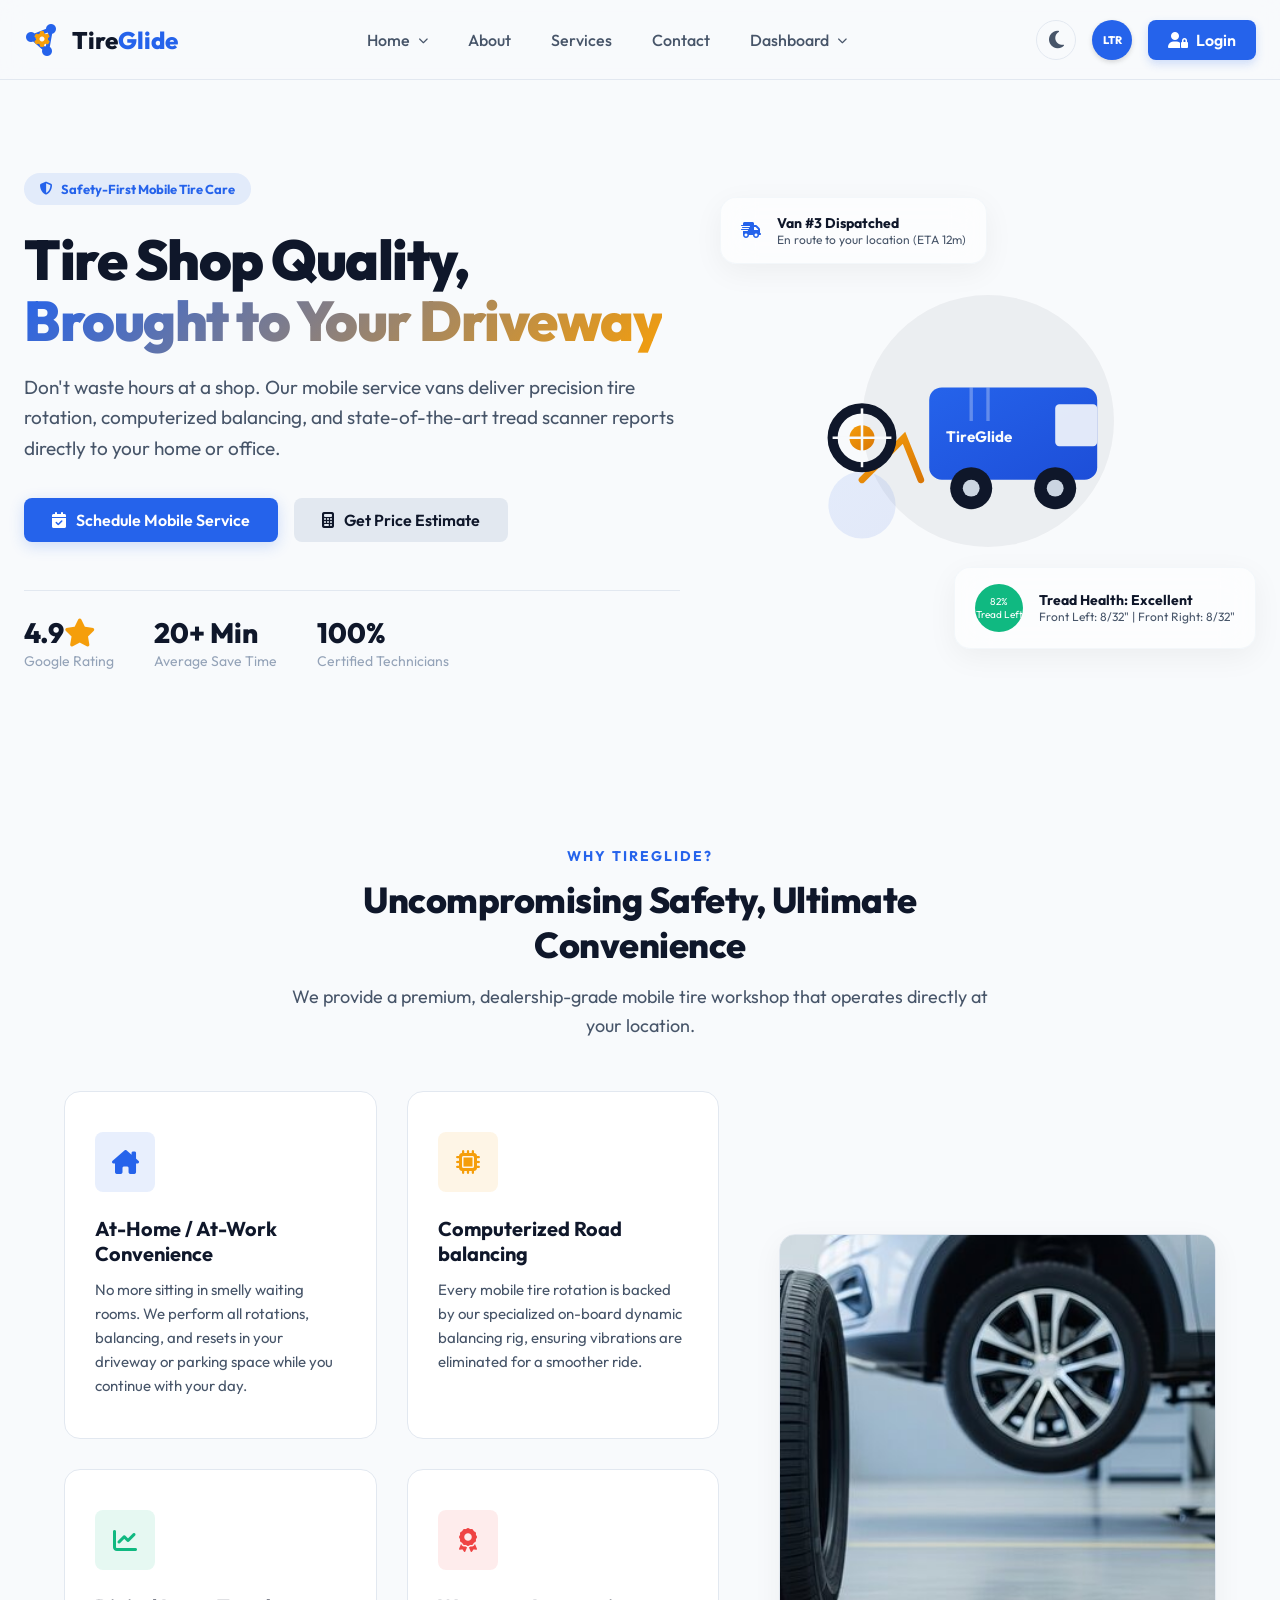
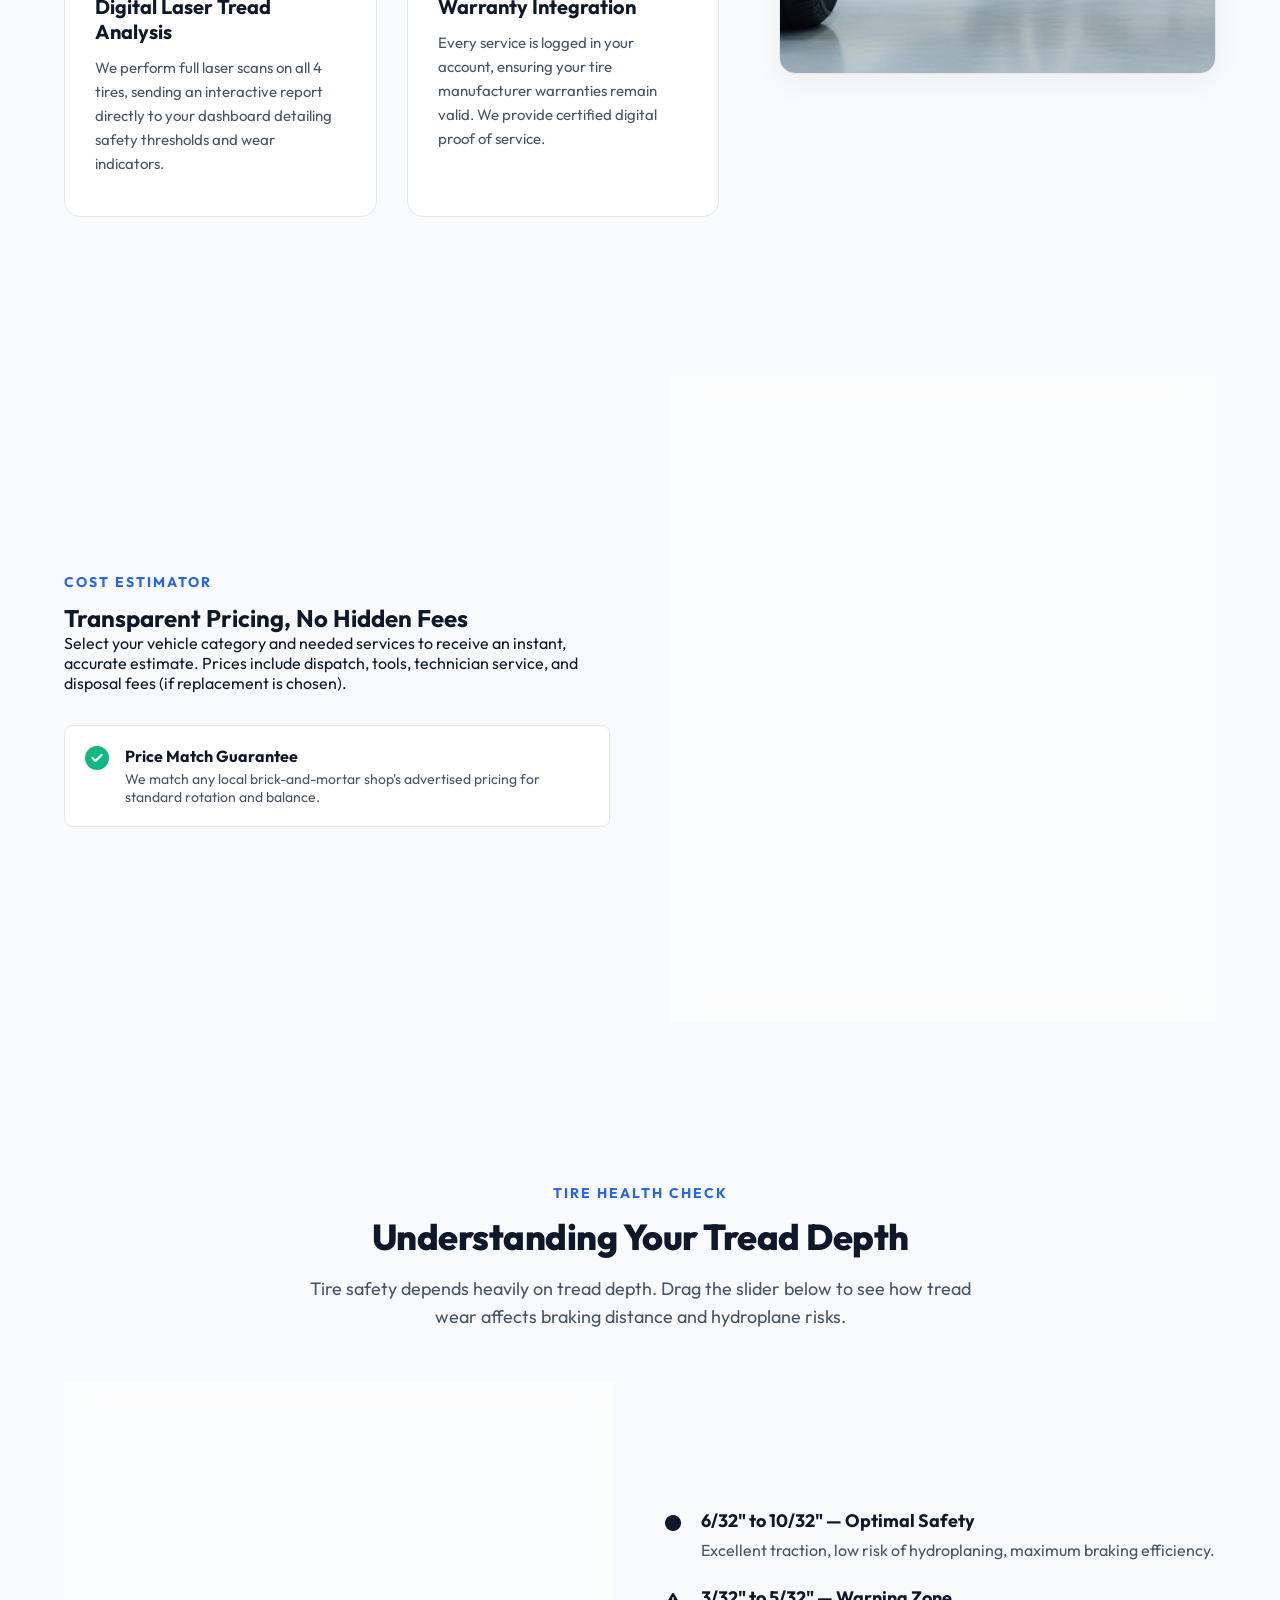
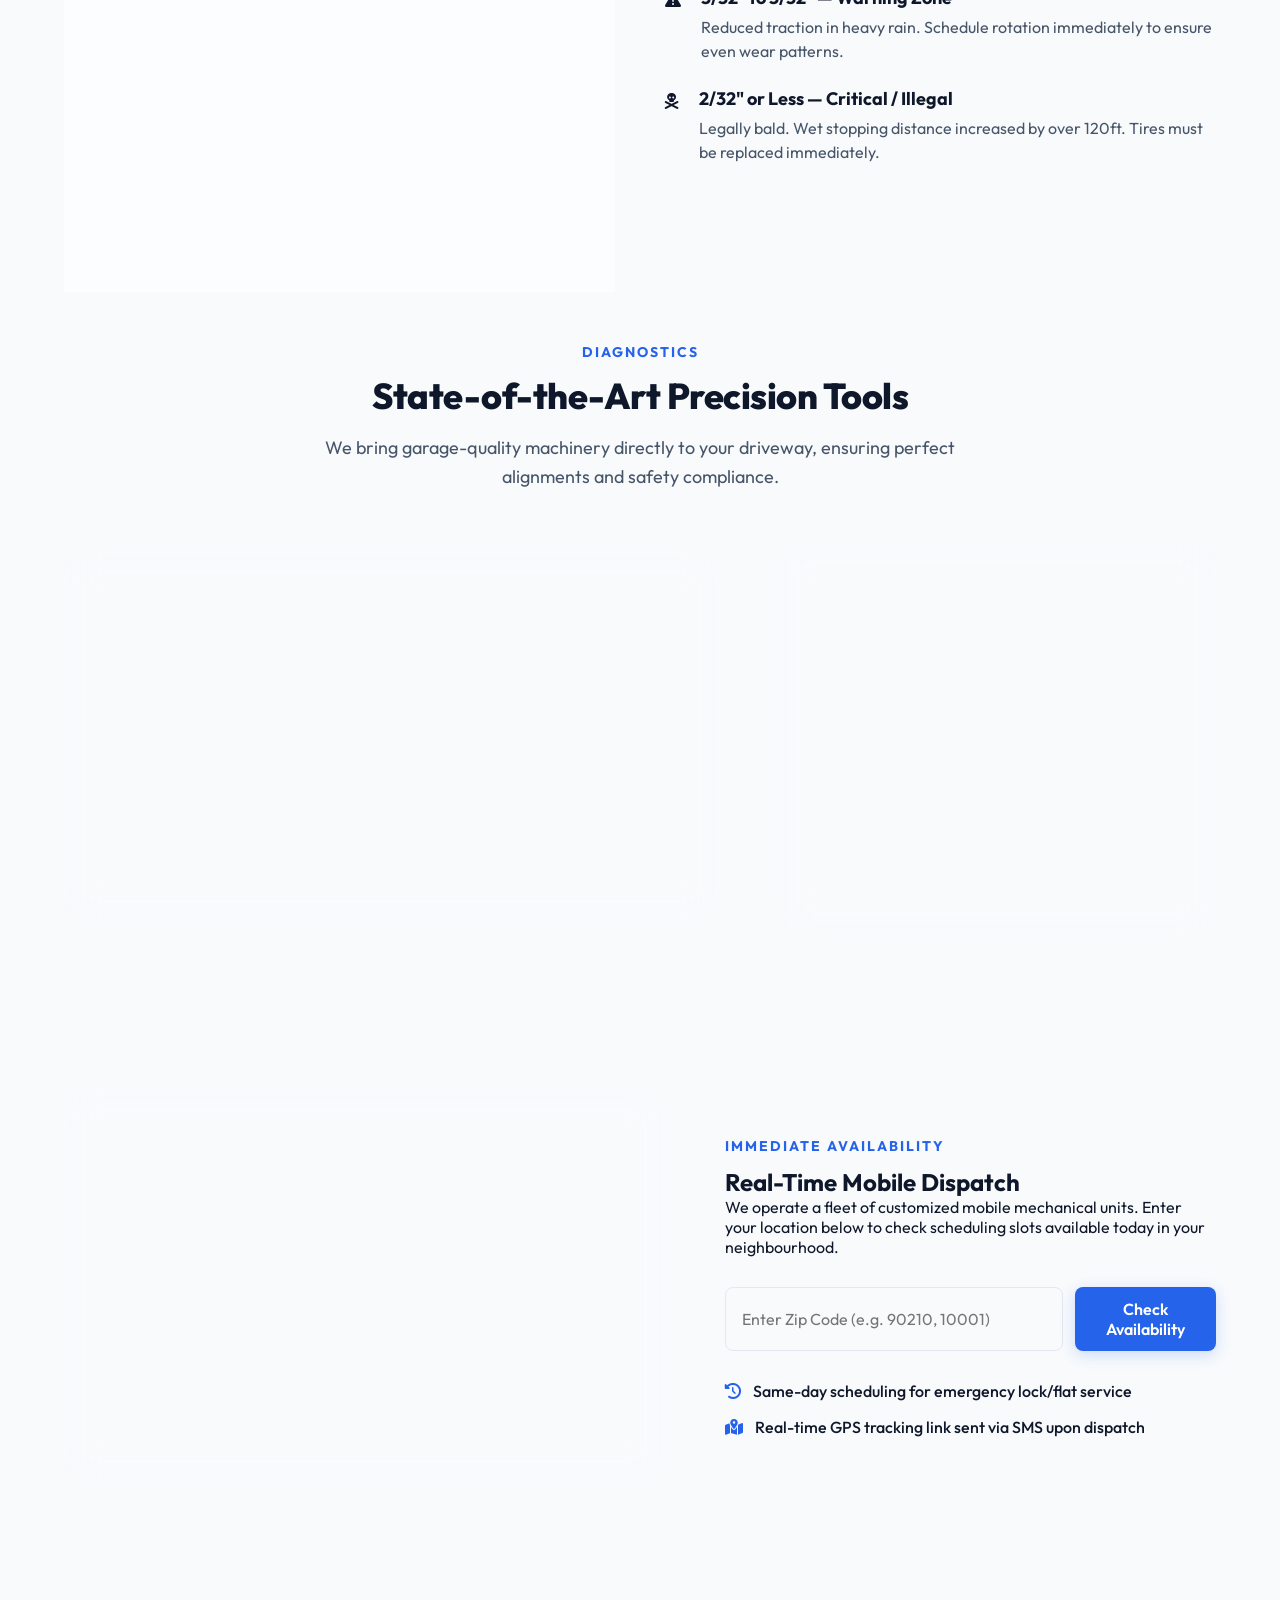
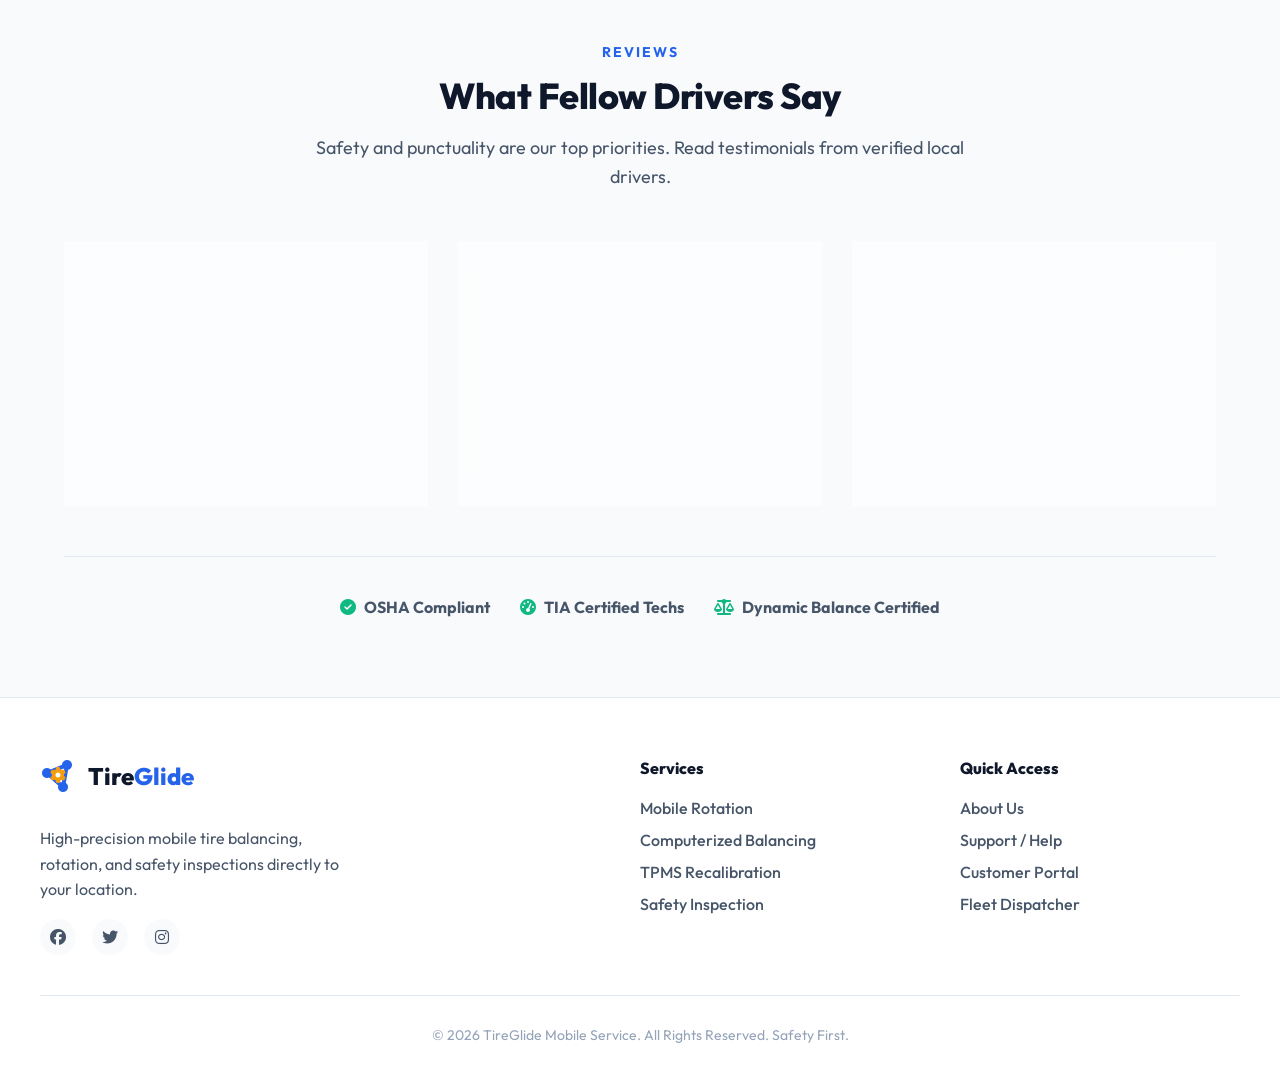
==== index.html @ 97de06dd "hh" ====
<!DOCTYPE html>
<html lang="en" dir="ltr">
<head>
    <meta charset="UTF-8">
    <meta name="viewport" content="width=device-width, initial-scale=1.0">
    <title>TireGlide | Mobile Tire Rotation, Balancing & Safety Service</title>
    <!-- Branded Favicon -->
    <link rel="icon" type="image/svg+xml" href="data:image/svg+xml,<svg xmlns='http://www.w3.org/2000/svg' viewBox='0 0 100 100'><rect width='100' height='100' rx='20' fill='%230b0f19'/><circle cx='50' cy='50' r='25' fill='none' stroke='%232563eb' stroke-width='8'/><circle cx='50' cy='50' r='10' fill='%23f59e0b'/></svg>">
    <!-- Meta Description for SEO -->
    <meta name="description" content="Schedule mobile tire rotation, computerized balancing, and safety inspections directly to your driveway. Track service vehicles, review tread depth reports, and manage your vehicle maintenance.">
    <!-- Google Fonts: Outfit for sleek typography -->
    <link rel="preconnect" href="https://fonts.googleapis.com">
    <link rel="preconnect" href="https://fonts.gstatic.com" crossorigin>
    <link href="https://fonts.googleapis.com/css2?family=Outfit:wght@300;400;500;600;700;800&display=swap" rel="stylesheet">
    <!-- FontAwesome for icons -->
    <link rel="stylesheet" href="https://cdnjs.cloudflare.com/ajax/libs/font-awesome/6.4.0/css/all.min.css">
    <!-- Stylesheet Link -->
    <link rel="stylesheet" href="styles.css">
</head>
<body class="light-theme">
    <!-- Top Progress Bar for View Transitions -->
    <div id="transition-bar" class="transition-bar"></div>

    <!-- MAIN HEADER -->
    <header class="main-header">
        <div class="header-container">
            <!-- Left: Logo -->
            <a href="#" class="logo-container" id="logo-btn" aria-label="TireGlide Home">
                <div class="logo-icon-wrapper">
                    <i class="fa-solid fa-circle-nodes logo-icon"></i>
                    <i class="fa-solid fa-gear spinning-gear"></i>
                </div>
                <span class="logo-text">Tire<span class="highlight">Glide</span></span>
            </a>

            <!-- Mobile Hamburger Menu Button -->
            <button class="mobile-nav-toggle" id="mobile-nav-toggle" aria-label="Toggle Navigation Menu">
                <i class="fa-solid fa-bars"></i>
            </button>

            <!-- Center: Options Dropdowns & Links -->
            <nav class="center-nav" id="main-nav">
                <ul class="nav-list">
                    <!-- Home Dropdown -->
                    <li class="nav-item has-dropdown">
                        <a href="#" class="nav-link dropdown-toggle" id="home-dropdown-btn">
                            <span data-i18n="nav.home">Home</span> <i class="fa-solid fa-chevron-down arrow-icon"></i>
                        </a>
                        <ul class="dropdown-menu">
                            <li><a href="#" class="dropdown-item active-view-trigger" data-target="home1-view" data-i18n="nav.home1">Home 1</a></li>
                            <li><a href="#" class="dropdown-item active-view-trigger" data-target="home2-view" data-i18n="nav.home2">Home 2</a></li>
                        </ul>
                    </li>
                    <!-- About -->
                    <li class="nav-item">
                        <a href="#" class="nav-link active-view-trigger" data-target="about-view">
                            <span data-i18n="nav.about">About</span>
                        </a>
                    </li>
                    <!-- Services -->
                    <li class="nav-item">
                        <a href="#" class="nav-link active-view-trigger" data-target="services-view">
                            <span data-i18n="nav.services">Services</span>
                        </a>
                    </li>
                    <!-- Contact -->
                    <li class="nav-item">
                        <a href="#" class="nav-link active-view-trigger" data-target="contact-view">
                            <span data-i18n="nav.contact">Contact</span>
                        </a>
                    </li>
                    <!-- Dashboard Dropdown -->
                    <li class="nav-item has-dropdown">
                        <a href="#" class="nav-link dropdown-toggle" id="dashboard-dropdown-btn">
                            <span data-i18n="nav.dashboard">Dashboard</span> <i class="fa-solid fa-chevron-down arrow-icon"></i>
                        </a>
                        <ul class="dropdown-menu">
                            <li><a href="#" class="dropdown-item active-view-trigger" data-target="user-dashboard-view" data-i18n="nav.user-dashboard">User Dashboard</a></li>
                            <li><a href="#" class="dropdown-item active-view-trigger" data-target="admin-dashboard-view" data-i18n="nav.admin-dashboard">Admin Dashboard</a></li>
                        </ul>
                    </li>
                    <!-- Mobile-only Controls -->
                    <li class="nav-item mobile-only-controls">
                        <div class="mobile-controls-row">
                            <!-- Theme Toggle Button -->
                            <button class="theme-toggle" id="mobile-theme-toggle-btn" aria-label="Toggle Light/Dark Theme">
                                <i class="fa-solid fa-moon moon-icon"></i>
                                <i class="fa-solid fa-sun sun-icon"></i>
                            </button>
                            <!-- LTR/RTL Toggle -->
                            <button class="dir-toggle-container" id="mobile-dir-toggle-btn" aria-label="Toggle Layout Direction">
                                LTR
                            </button>
                            <!-- Login Button -->
                            <a href="login.html" class="login-btn mobile-login-btn" id="mobile-login-modal-btn" style="text-decoration: none; display: inline-flex; align-items: center; gap: 8px;">
                                <i class="fa-solid fa-user-lock"></i> <span data-i18n="header.login">Login</span>
                            </a>
                            <!-- Logged In User Indicator (Hidden by default) -->
                            <div class="user-profile-indicator hidden" id="mobile-user-indicator">
                                <div class="avatar-circle">
                                    <span id="mobile-user-initials">JD</span>
                                </div>
                            </div>
                        </div>
                    </li>
                </ul>
            </nav>

            <!-- Right: Dark Mode Toggle, LTR/RTL Toggle, Login -->
            <div class="header-controls">
                <!-- Theme Toggle Button -->
                <button class="theme-toggle" id="theme-toggle-btn" aria-label="Toggle Light/Dark Theme">
                    <i class="fa-solid fa-moon moon-icon"></i>
                    <i class="fa-solid fa-sun sun-icon"></i>
                </button>

                <!-- LTR/RTL Toggle -->
                <button class="dir-toggle-container" id="dir-toggle-btn" aria-label="Toggle Layout Direction">
                    LTR
                </button>

                <!-- Login Button -->
                <a href="login.html" class="login-btn" id="login-modal-btn" style="text-decoration: none; display: inline-flex; align-items: center; gap: 8px;">
                    <i class="fa-solid fa-user-lock"></i> <span data-i18n="header.login">Login</span>
                </a>

                <!-- Logged In User Indicator (Hidden by default) -->
                <div class="user-profile-indicator hidden" id="user-indicator">
                    <div class="avatar-circle">
                        <span id="user-initials">JD</span>
                    </div>
                    <button class="logout-btn-header" id="logout-btn" title="Logout">
                        <i class="fa-solid fa-sign-out-alt"></i>
                    </button>
                </div>
            </div>
        </div>
    </header>

    <!-- MAIN APP CONTENT -->
    <main class="main-content">

        <!-- ==================== VIEW 1: HOME 1 (DEFAULT) ==================== -->
        <section id="home1-view" class="app-view active">
            <!-- Hero Section -->
            <div class="hero-section hero-home1">
                <div class="hero-content">
                    <div class="safety-badge">
                        <i class="fa-solid fa-shield-halved"></i> <span data-i18n="home1.badge">Safety-First Mobile Tire Care</span>
                    </div>
                    <h1 data-i18n="home1.title">Tire Shop Quality, <br><span class="gradient-text">Brought to Your Driveway</span></h1>
                    <p data-i18n="home1.subtitle">Don't waste hours at a shop. Our mobile service vans deliver precision tire rotation, computerized balancing, and state-of-the-art tread scanner reports directly to your home or office.</p>
                    <div class="hero-buttons">
                        <button class="btn btn-primary active-view-trigger" data-target="user-dashboard-view">
                            <i class="fa-solid fa-calendar-check"></i> <span data-i18n="home1.cta-schedule">Schedule Mobile Service</span>
                        </button>
                        <a href="#home1-estimator" class="btn btn-secondary">
                            <i class="fa-solid fa-calculator"></i> <span data-i18n="home1.cta-estimate">Get Price Estimate</span>
                        </a>
                    </div>
                    <div class="hero-stats">
                        <div class="stat-item">
                            <h3>4.9<i class="fa-solid fa-star text-amber"></i></h3>
                            <p data-i18n="home1.stat1">Google Rating</p>
                        </div>
                        <div class="stat-item">
                            <h3>20+ Min</h3>
                            <p data-i18n="home1.stat2">Average Save Time</p>
                        </div>
                        <div class="stat-item">
                            <h3>100%</h3>
                            <p data-i18n="home1.stat3">Certified Technicians</p>
                        </div>
                    </div>
                </div>
                <div class="hero-graphic">
                    <div class="floating-card glass card-top">
                        <i class="fa-solid fa-truck-fast text-blue"></i>
                        <div>
                            <h4>Van #3 Dispatched</h4>
                            <p>En route to your location (ETA 12m)</p>
                        </div>
                    </div>
                    <div class="floating-card glass card-bottom">
                        <div class="tread-indicator-mini green">
                            <div class="tread-percent">82%</div>
                            <span>Tread Left</span>
                        </div>
                        <div>
                            <h4>Tread Health: Excellent</h4>
                            <p>Front Left: 8/32" | Front Right: 8/32"</p>
                        </div>
                    </div>
                    <!-- Vector Graphic illustrating Mobile Tire Service -->
                    <div class="illustration-container">
                        <svg viewBox="0 0 500 400" class="hero-svg">
                            <defs>
                                <linearGradient id="blueGrad" x1="0%" y1="0%" x2="100%" y2="100%">
                                    <stop offset="0%" stop-color="#2563eb" />
                                    <stop offset="100%" stop-color="#1d4ed8" />
                                </linearGradient>
                                <linearGradient id="amberGrad" x1="0%" y1="0%" x2="100%" y2="100%">
                                    <stop offset="0%" stop-color="#f59e0b" />
                                    <stop offset="100%" stop-color="#d97706" />
                                </linearGradient>
                            </defs>
                            <!-- Background Circles -->
                            <circle cx="250" cy="200" r="150" fill="currentColor" class="svg-bg-circle" opacity="0.05" />
                            <circle cx="100" cy="300" r="40" fill="url(#blueGrad)" opacity="0.1" />
                            <!-- Simulated Van -->
                            <rect x="180" y="160" width="200" height="110" rx="15" fill="url(#blueGrad)" />
                            <rect x="330" y="180" width="50" height="50" rx="5" fill="#f8fafc" opacity="0.9" />
                            <circle cx="230" cy="280" r="25" fill="#0f172a" />
                            <circle cx="230" cy="280" r="10" fill="#cbd5e1" />
                            <circle cx="330" cy="280" r="25" fill="#0f172a" />
                            <circle cx="330" cy="280" r="10" fill="#cbd5e1" />
                            <!-- Tread lines details -->
                            <path d="M 230 160 L 230 200 M 250 160 L 250 200" stroke="#f8fafc" stroke-width="4" opacity="0.3"/>
                            <!-- Logo text in van -->
                            <text x="200" y="225" font-family="'Outfit', sans-serif" font-weight="bold" fill="#f8fafc" font-size="18">TireGlide</text>
                            <!-- Jack lift -->
                            <path d="M 100 270 L 150 220 L 170 270" stroke="url(#amberGrad)" stroke-width="8" stroke-linecap="round" fill="none"/>
                            <!-- Balanced Tire -->
                            <circle cx="100" cy="220" r="35" fill="none" stroke="#0f172a" stroke-width="12" />
                            <circle cx="100" cy="220" r="15" fill="url(#amberGrad)" />
                            <line x1="100" y1="185" x2="100" y2="255" stroke="#f8fafc" stroke-width="3"/>
                            <line x1="65" y1="220" x2="135" y2="220" stroke="#f8fafc" stroke-width="3"/>
                        </svg>
                    </div>
                </div>
            </div>

            <!-- Section 2: Core Features (Grid & Image) -->
            <section class="section features-section">
                <div class="section-header">
                    <span class="sub-title">Why TireGlide?</span>
                    <h2>Uncompromising Safety, Ultimate Convenience</h2>
                    <p>We provide a premium, dealership-grade mobile tire workshop that operates directly at your location.</p>
                </div>
                <div class="grid-2col features-layout-wrapper">
                    <div class="features-grid">
                        <div class="feature-card">
                            <div class="icon-box blue">
                                <i class="fa-solid fa-house-chimney"></i>
                            </div>
                            <h3>At-Home / At-Work Convenience</h3>
                            <p>No more sitting in smelly waiting rooms. We perform all rotations, balancing, and resets in your driveway or parking space while you continue with your day.</p>
                        </div>
                        <div class="feature-card">
                            <div class="icon-box amber">
                                <i class="fa-solid fa-microchip"></i>
                            </div>
                            <h3>Computerized Road balancing</h3>
                            <p>Every mobile tire rotation is backed by our specialized on-board dynamic balancing rig, ensuring vibrations are eliminated for a smoother ride.</p>
                        </div>
                        <div class="feature-card">
                            <div class="icon-box green">
                                <i class="fa-solid fa-chart-line"></i>
                            </div>
                            <h3>Digital Laser Tread Analysis</h3>
                            <p>We perform full laser scans on all 4 tires, sending an interactive report directly to your dashboard detailing safety thresholds and wear indicators.</p>
                        </div>
                        <div class="feature-card">
                            <div class="icon-box red">
                                <i class="fa-solid fa-award"></i>
                            </div>
                            <h3>Warranty Integration</h3>
                            <p>Every service is logged in your account, ensuring your tire manufacturer warranties remain valid. We provide certified digital proof of service.</p>
                        </div>
                    </div>
                    <div class="features-featured-image-holder">
                        <img class="section-featured-image" src="m1.jpg" alt="TireGlide technician performing safe torque balance check">
                    </div>
                </div>
            </section>

            <!-- Section 3: Interactive Price Estimator -->
            <section class="section estimator-section" id="home1-estimator">
                <div class="estimator-container">
                    <div class="estimator-info">
                        <span class="sub-title">Cost Estimator</span>
                        <h2>Transparent Pricing, No Hidden Fees</h2>
                        <p>Select your vehicle category and needed services to receive an instant, accurate estimate. Prices include dispatch, tools, technician service, and disposal fees (if replacement is chosen).</p>
                        <div class="guarantee-box">
                            <i class="fa-solid fa-circle-check text-green"></i>
                            <div>
                                <h4>Price Match Guarantee</h4>
                                <p>We match any local brick-and-mortar shop's advertised pricing for standard rotation and balance.</p>
                            </div>
                        </div>
                    </div>
                    <div class="estimator-card glass">
                        <h3>Service Cost Calculator</h3>
                        <div class="form-group">
                            <label for="est-vehicle"><i class="fa-solid fa-car"></i> Vehicle Type</label>
                            <select id="est-vehicle" class="form-select">
                                <option value="sedan" data-multiplier="1.0">Sedan / Hatchback</option>
                                <option value="suv" data-multiplier="1.15">SUV / Crossover (+15%)</option>
                                <option value="truck" data-multiplier="1.3">Light Truck / Van (+30%)</option>
                            </select>
                        </div>
                        <div class="form-group">
                            <label for="est-service"><i class="fa-solid fa-gears"></i> Select Service</label>
                            <select id="est-service" class="form-select">
                                <option value="rotation" data-price="45">Standard Tire Rotation ($45)</option>
                                <option value="balancing" data-price="60">On-Site Dynamic Wheel Balancing ($60)</option>
                                <option value="rot_bal" data-price="85" selected>Rotation & Computerized Balance ($85)</option>
                                <option value="seasonal" data-price="120">Seasonal Wheel Swap ($120)</option>
                            </select>
                        </div>
                        <div class="form-group">
                            <label for="est-wheel-size"><i class="fa-solid fa-circle-notch"></i> Wheel / Rim Size</label>
                            <select id="est-wheel-size" class="form-select">
                                <option value="small" data-addon="0">14" - 17" Wheels (Included)</option>
                                <option value="medium" data-addon="15">18" - 20" Wheels (+$15)</option>
                                <option value="large" data-addon="30">21"+ Specialty Wheels (+$30)</option>
                            </select>
                        </div>
                        
                        <div class="price-breakdown">
                            <div class="price-row">
                                <span>Base Service:</span>
                                <span id="est-base-price">$85.00</span>
                            </div>
                            <div class="price-row">
                                <span>Vehicle Adjustment:</span>
                                <span id="est-vehicle-adjust">$0.00</span>
                            </div>
                            <div class="price-row">
                                <span>Wheel Size Addon:</span>
                                <span id="est-addon-price">$0.00</span>
                            </div>
                            <div class="price-divider"></div>
                            <div class="price-row total-row">
                                <span>Estimated Total:</span>
                                <span id="est-total-price" class="text-blue">$85.00</span>
                            </div>
                        </div>

                        <button class="btn btn-primary btn-block active-view-trigger" data-target="user-dashboard-view">
                            <i class="fa-solid fa-calendar-check"></i> Book This Service
                        </button>
                    </div>
                </div>
            </section>

            <!-- Section 4: Tread Depth Scanner Info (Visual Gauge) -->
            <section class="section tread-scanner-section">
                <div class="section-header">
                    <span class="sub-title">Tire Health Check</span>
                    <h2>Understanding Your Tread Depth</h2>
                    <p>Tire safety depends heavily on tread depth. Drag the slider below to see how tread wear affects braking distance and hydroplane risks.</p>
                </div>
                <div class="tread-interactive-container">
                    <div class="tread-gauge-card glass">
                        <h3>Interactive Tread Depth Gauge</h3>
                        <!-- Simulated Tire Profile Visual -->
                        <div class="tread-visualizer">
                            <div class="tire-outer-ring">
                                <div class="tire-tread-ridges" id="tread-ridges-bar"></div>
                            </div>
                            <!-- Center depth indicator -->
                            <div class="depth-readout">
                                <div class="depth-num" id="depth-readout-num">8</div>
                                <div class="depth-unit">/32"</div>
                            </div>
                        </div>

                        <!-- Gauge Slider -->
                        <div class="slider-container">
                            <input type="range" min="1" max="10" value="8" class="tread-slider" id="tread-depth-slider">
                            <div class="slider-labels">
                                <span class="red-text">1/32"</span>
                                <span class="amber-text">4/32"</span>
                                <span class="green-text">10/32"</span>
                            </div>
                        </div>
                        
                        <!-- Status Alert Display -->
                        <div class="tread-status-banner green-bg" id="tread-status-card">
                            <i class="fa-solid fa-circle-check status-icon" id="tread-status-icon"></i>
                            <div>
                                <h4 id="tread-status-title">Safety Zone: Safe (8/32")</h4>
                                <p id="tread-status-desc">Excellent wet grip, minimal braking distance. Perfect for highway driving.</p>
                            </div>
                        </div>
                    </div>

                    <div class="tread-info-cards">
                        <div class="info-card-item">
                            <div class="bullet green"><i class="fa-solid fa-circle"></i></div>
                            <div>
                                <h4>6/32" to 10/32" — Optimal Safety</h4>
                                <p>Excellent traction, low risk of hydroplaning, maximum braking efficiency.</p>
                            </div>
                        </div>
                        <div class="info-card-item">
                            <div class="bullet amber"><i class="fa-solid fa-triangle-exclamation"></i></div>
                            <div>
                                <h4>3/32" to 5/32" — Warning Zone</h4>
                                <p>Reduced traction in heavy rain. Schedule rotation immediately to ensure even wear patterns.</p>
                            </div>
                        </div>
                        <div class="info-card-item">
                            <div class="bullet red"><i class="fa-solid fa-skull-crossbones"></i></div>
                            <div>
                                <h4>2/32" or Less — Critical / Illegal</h4>
                                <p>Legally bald. Wet stopping distance increased by over 120ft. Tires must be replaced immediately.</p>
                            </div>
                        </div>
                    </div>
                </div>

                <!-- Side-by-side Image showcase of tools -->
                <div class="tread-tools-showcase" style="margin-top: 50px;">
                    <div class="section-header">
                        <span class="sub-title">Diagnostics</span>
                        <h2>State-of-the-Art Precision Tools</h2>
                        <p>We bring garage-quality machinery directly to your driveway, ensuring perfect alignments and safety compliance.</p>
                    </div>
                    <div class="grid-2col">
                        <div class="tool-showcase-card glass">
                            <img src="m12.webp" alt="On-Board Dynamic Wheel Balancer" style="width: 100%; height: 240px; object-fit: cover; border-bottom: 1px solid var(--border-color); display: block;">
                            <div class="card-text-pad">
                                <h4>On-Board Dynamic Wheel Balancer</h4>
                                <p>Our Sprinters house micro-computerized road force simulators that check lateral and radial weight variations, restoring wheels to smooth rotation.</p>
                            </div>
                        </div>
                        <div class="tool-showcase-card glass">
                            <img src="m13.webp" alt="Digital Laser Tread Scanner" style="width: 100%; height: 240px; object-fit: cover; border-bottom: 1px solid var(--border-color); display: block;">
                            <div class="card-text-pad">
                                <h4>Digital Laser Tread Scanner</h4>
                                <p>Handheld digital scanners measure depth profile across the tire width, catching alignment issues early by mapping asymmetric wear.</p>
                            </div>
                        </div>
                    </div>
                </div>
            </section>

            <!-- Section 5: Service Coverage Checker & Live Tracker Promo -->
            <section class="section coverage-section">
                <div class="coverage-grid">
                    <div class="coverage-graphic">
                        <!-- Simulated Service Van Tracking Dashboard Screen -->
                        <div class="dispatch-display glass">
                            <div class="dispatch-header">
                                <div class="dispatch-dot pulse"></div>
                                <span>LIVE SERVICE DISPATCH MAP</span>
                            </div>
                            <div class="dispatch-map-mock">
                                <div class="grid-overlay"></div>
                                <!-- Mock Map Pins -->
                                <div class="map-pin pin-van" style="top: 30%; left: 40%;" title="Service Van 1">
                                    <i class="fa-solid fa-truck-fast"></i>
                                </div>
                                <div class="map-pin pin-van" style="top: 60%; left: 75%;" title="Service Van 2">
                                    <i class="fa-solid fa-truck-fast"></i>
                                </div>
                                <div class="map-pin pin-customer" style="top: 45%; left: 55%;">
                                    <i class="fa-solid fa-house-user"></i>
                                </div>
                                <svg class="routing-line" viewBox="0 0 100 100" preserveAspectRatio="none">
                                    <path d="M 40,30 Q 48,37 55,45" stroke="#2563eb" stroke-width="2" stroke-dasharray="4" fill="none" class="dash-path"/>
                                </svg>
                            </div>
                            <div class="dispatch-footer">
                                <div><strong>Van #2:</strong> Dynamic Balancing in progress</div>
                                <div><strong>Van #1:</strong> En route to ZIP 90210 (ETA 14m)</div>
                            </div>
                        </div>
                    </div>
                    <div class="coverage-info">
                        <span class="sub-title">Immediate Availability</span>
                        <h2>Real-Time Mobile Dispatch</h2>
                        <p>We operate a fleet of customized mobile mechanical units. Enter your location below to check scheduling slots available today in your neighbourhood.</p>
                        
                        <!-- Zipcode Checker Widget -->
                        <div class="zip-checker-container">
                            <input type="text" id="zip-code-input" class="form-input" placeholder="Enter Zip Code (e.g. 90210, 10001)" maxlength="5">
                            <button class="btn btn-primary" id="zip-check-btn">Check Availability</button>
                        </div>
                        <div id="zip-feedback" class="zip-feedback-msg hidden"></div>

                        <div class="coverage-list-bullets">
                            <div class="bullet-item">
                                <i class="fa-solid fa-clock-rotate-left text-blue"></i>
                                <span>Same-day scheduling for emergency lock/flat service</span>
                            </div>
                            <div class="bullet-item">
                                <i class="fa-solid fa-map-location-dot text-blue"></i>
                                <span>Real-time GPS tracking link sent via SMS upon dispatch</span>
                            </div>
                        </div>
                    </div>
                </div>
            </section>

            <!-- Section 6: Testimonials & Safety Badges -->
            <section class="section testimonials-section">
                <div class="section-header">
                    <span class="sub-title">Reviews</span>
                    <h2>What Fellow Drivers Say</h2>
                    <p>Safety and punctuality are our top priorities. Read testimonials from verified local drivers.</p>
                </div>
                <div class="testimonials-grid">
                    <div class="testimonial-card glass">
                        <div class="stars-row">
                            <i class="fa-solid fa-star"></i><i class="fa-solid fa-star"></i><i class="fa-solid fa-star"></i><i class="fa-solid fa-star"></i><i class="fa-solid fa-star"></i>
                        </div>
                        <p>"TireGlide saved my Saturday. The technician arrived right at 10 AM, balanced my wheels on-site, and checked my tread. I never had to leave my house."</p>
                        <div class="author-info">
                            <div class="author-avatar"><i class="fa-solid fa-user"></i></div>
                            <div>
                                <h4>Marcus Vance</h4>
                                <span>Tesla Model 3 Owner</span>
                            </div>
                        </div>
                    </div>
                    <div class="testimonial-card glass">
                        <div class="stars-row">
                            <i class="fa-solid fa-star"></i><i class="fa-solid fa-star"></i><i class="fa-solid fa-star"></i><i class="fa-solid fa-star"></i><i class="fa-solid fa-star"></i>
                        </div>
                        <p>"Super detailed service. The tread report showing my front tires were wearing down faster helped me justify rotating them. Highly recommended service."</p>
                        <div class="author-info">
                            <div class="author-avatar"><i class="fa-solid fa-user"></i></div>
                            <div>
                                <h4>Sarah Jenkins</h4>
                                <span>Toyota RAV4 Driver</span>
                            </div>
                        </div>
                    </div>
                    <div class="testimonial-card glass">
                        <div class="stars-row">
                            <i class="fa-solid fa-star"></i><i class="fa-solid fa-star"></i><i class="fa-solid fa-star"></i><i class="fa-solid fa-star"></i><i class="fa-solid fa-star"></i>
                        </div>
                        <p>"Our company fleet relies on TireGlide. They rotate tires for 8 delivery vans right in our lot after shifts. Incredible time saver and excellent safety audits."</p>
                        <div class="author-info">
                            <div class="author-avatar"><i class="fa-solid fa-user-group"></i></div>
                            <div>
                                <h4>David Chen</h4>
                                <span>Logistics Fleet Director</span>
                            </div>
                        </div>
                    </div>
                </div>
                <div class="safety-certifications-row">
                    <div class="cert-item"><i class="fa-solid fa-circle-check"></i> OSHA Compliant</div>
                    <div class="cert-item"><i class="fa-solid fa-gauge-high"></i> TIA Certified Techs</div>
                    <div class="cert-item"><i class="fa-solid fa-scale-balanced"></i> Dynamic Balance Certified</div>
                </div>
            </section>

            <!-- Home 1 Footer -->
            <footer class="footer-section">
                <div class="footer-grid">
                    <div class="footer-brand">
                        <div class="logo-container" style="margin-bottom: 16px;">
                            <div class="logo-icon-wrapper">
                                <i class="fa-solid fa-circle-nodes logo-icon"></i>
                                <i class="fa-solid fa-gear spinning-gear"></i>
                            </div>
                            <span class="logo-text">Tire<span class="highlight">Glide</span></span>
                        </div>
                        <p>High-precision mobile tire balancing, rotation, and safety inspections directly to your location.</p>
                        <div class="social-icons">
                            <a href="#" aria-label="Facebook"><i class="fa-brands fa-facebook"></i></a>
                            <a href="#" aria-label="Twitter"><i class="fa-brands fa-twitter"></i></a>
                            <a href="#" aria-label="Instagram"><i class="fa-brands fa-instagram"></i></a>
                        </div>
                    </div>
                    <div class="footer-links">
                        <h4>Services</h4>
                        <ul>
                            <li><a href="#" class="active-view-trigger" data-target="services-view">Mobile Rotation</a></li>
                            <li><a href="#" class="active-view-trigger" data-target="services-view">Computerized Balancing</a></li>
                            <li><a href="#" class="active-view-trigger" data-target="services-view">TPMS Recalibration</a></li>
                            <li><a href="#" class="active-view-trigger" data-target="services-view">Safety Inspection</a></li>
                        </ul>
                    </div>
                    <div class="footer-links">
                        <h4>Quick Access</h4>
                        <ul>
                            <li><a href="#" class="active-view-trigger" data-target="about-view">About Us</a></li>
                            <li><a href="#" class="active-view-trigger" data-target="contact-view">Support / Help</a></li>
                            <li><a href="#" class="active-view-trigger" data-target="user-dashboard-view">Customer Portal</a></li>
                            <li><a href="#" class="active-view-trigger" data-target="admin-dashboard-view">Fleet Dispatcher</a></li>
                        </ul>
                    </div>
                </div>
                <div class="footer-bottom">
                    <p>&copy; 2026 TireGlide Mobile Service. All Rights Reserved. Safety First.</p>
                </div>
            </footer>
        </section>


        <!-- ==================== VIEW 2: HOME 2 (CREATIVE) ==================== -->
        <section id="home2-view" class="app-view">
            <!-- Alternative Hero -->
            <div class="hero-section hero-home2">
                <div class="hero-content">
                    <div class="creative-tag">PREMIUM MOBILE LABS</div>
                    <h1 class="headline-large">We Bring the <br><span class="accent-glow">Tire Shop</span> To You</h1>
                    <p>Experience the future of car maintenance. A fully equipped tire rotation, road force balancing, and digital analysis lab that comes right to your driveway.</p>
                    <div class="cta-group-h2">
                        <button class="btn btn-primary active-view-trigger" data-target="user-dashboard-view">
                            <i class="fa-solid fa-calendar-days"></i> Schedule Appointment
                        </button>
                        <button class="btn btn-glass active-view-trigger" data-target="services-view">
                            Explore Technical Specs
                        </button>
                    </div>
                </div>
                <div class="hero-layout-grid">
                    <div class="grid-card-h2 glass">
                        <div class="metric">350k+</div>
                        <p>Miles Serviced</p>
                    </div>
                    <div class="grid-card-h2 glass">
                        <div class="metric"><i class="fa-solid fa-bolt"></i> 45m</div>
                        <p>Standard Service Duration</p>
                    </div>
                    <div class="grid-card-h2 highlight-card">
                        <h4>State-of-the-Art Vans</h4>
                        <p>Equipped with Italian Corghi balancing systems.</p>
                    </div>
                </div>
            </div>

            <!-- H2-Section 2: Interactive Timeline (How It Works) -->
            <section class="section timeline-section">
                <div class="section-header">
                    <span class="sub-title">Smooth Process</span>
                    <h2>How It Works in 4 Steps</h2>
                    <p>Select timeline nodes to see how we deliver high-precision tire services at your doorstep.</p>
                </div>
                
                <div class="timeline-interactive">
                    <div class="timeline-nav">
                        <button class="timeline-node active" data-step="1">
                            <span class="step-num">1</span>
                            <span class="step-title">Book Service</span>
                        </button>
                        <button class="timeline-node" data-step="2">
                            <span class="step-num">2</span>
                            <span class="step-title">Van Dispatched</span>
                        </button>
                        <button class="timeline-node" data-step="3">
                            <span class="step-num">3</span>
                            <span class="step-title">Laser Scanning</span>
                        </button>
                        <button class="timeline-node" data-step="4">
                            <span class="step-num">4</span>
                            <span class="step-title">Dynamic Balancer</span>
                        </button>
                    </div>

                    <div class="timeline-display glass" id="timeline-display-card">
                        <div class="timeline-content-card">
                            <div class="timeline-icon-wrapper">
                                <i class="fa-solid fa-laptop-code text-blue" id="timeline-icon"></i>
                            </div>
                            <div class="timeline-text-content">
                                <h3 id="timeline-heading">Step 1: Simple Online Booking</h3>
                                <p id="timeline-text">Select your services, input your vehicle details, and choose an exact time slot. Our system integrates directly with your vehicle data to prepare the technician.</p>
                            </div>
                        </div>
                    </div>
                </div>
            </section>

            <!-- H2-Section 3: Fleet Van Showcase -->
            <section class="section fleet-showcase">
                <div class="showcase-container">
                    <div class="showcase-content">
                        <span class="sub-title">Our Workshop on Wheels</span>
                        <h2>Inside the TireGlide Mobile Lab</h2>
                        <p>We don't use hand tools or basic jacks. Each service van is a custom-built, temperature-controlled workshop housing industrial equipment designed for high-performance vehicles.</p>
                        <ul class="specs-list">
                            <li><i class="fa-solid fa-microchip text-amber"></i> <strong>Road Force Balancer:</strong> Onboard computerized balancer detects internal radial force variance.</li>
                            <li><i class="fa-solid fa-compress text-amber"></i> <strong>Tire Mounting System:</strong> Specialized touchless mounting machine prevents alloy rim scratching.</li>
                            <li><i class="fa-solid fa-scale-balanced text-amber"></i> <strong>Torque Calibration:</strong> Pneumatic systems backed by digital manual torque wrench validations.</li>
                        </ul>
                    </div>
                    <div class="showcase-visual glass">
                        <div class="van-mockup-frame">
                            <div class="van-status-pill"><i class="fa-solid fa-check-circle"></i> SYSTEM: ONLINE</div>
                            <i class="fa-solid fa-truck-moving van-massive-icon"></i>
                            <div class="stats-row-van">
                                <div><strong>Compressor:</strong> 150 PSI</div>
                                <div><strong>Power:</strong> 10kW Generator</div>
                                <div><strong>Payload:</strong> 3.5 Tons</div>
                            </div>
                        </div>
                    </div>
                </div>
            </section>

            <!-- H2-Section 4: Interactive Quick Booking Slot Checker -->
            <section class="section scheduler-section">
                <div class="section-header">
                    <span class="sub-title">Quick Booking</span>
                    <h2>Check Schedule Openings Today</h2>
                    <p>Enter your contact details to review current service availability windows in your area.</p>
                </div>
                <div class="quick-scheduler-box glass">
                    <form id="quick-scheduler-form" class="scheduler-grid-form" onsubmit="event.preventDefault();">
                        <div class="form-group">
                            <label><i class="fa-solid fa-user"></i> Full Name</label>
                            <input type="text" class="form-input" required placeholder="John Doe">
                        </div>
                        <div class="form-group">
                            <label><i class="fa-solid fa-phone"></i> Phone Number</label>
                            <input type="tel" class="form-input" required placeholder="(555) 000-0000">
                        </div>
                        <div class="form-group">
                            <label><i class="fa-solid fa-car-side"></i> Vehicle Make/Model</label>
                            <input type="text" class="form-input" required placeholder="Tesla Model Y">
                        </div>
                        <div class="form-group">
                            <label><i class="fa-solid fa-calendar"></i> Preferred Date</label>
                            <input type="date" class="form-input" required id="scheduler-date-input">
                        </div>
                        <div class="form-group full-width-field">
                            <button class="btn btn-primary btn-block" type="submit" id="quick-sched-submit-btn">
                                <i class="fa-solid fa-circle-question"></i> Check Selected Slots
                            </button>
                        </div>
                    </form>
                    <div id="quick-sched-feedback" class="sched-feedback hidden"></div>
                </div>
            </section>

            <!-- H2-Section 5: Warranty Protection Program -->
            <section class="section warranty-promo">
                <div class="warranty-card-h2">
                    <div class="warranty-badge-big">
                        <i class="fa-solid fa-shield-halved"></i>
                        <span>WARRANTY PROTECT</span>
                    </div>
                    <div class="warranty-details-text">
                        <h2>Tire Manufacturer Warranty Maintenance</h2>
                        <p>Most tire manufacturers (Michelin, Bridgestone, Continental) require certified rotation every 5,000 to 8,000 miles to keep treadwear warranties valid. TireGlide acts as your automated logger, storing certified maintenance records in your customer portal and proactively notifying you when rotations are due.</p>
                        <div class="certs-badge-group">
                            <span><i class="fa-solid fa-file-shield"></i> Digital Log Entry</span>
                            <span><i class="fa-solid fa-check"></i> OEM Mileage Logs</span>
                        </div>
                    </div>
                </div>
            </section>

            <!-- H2-Section 6: Availability Heatmap Simulator -->
            <section class="section heatmap-section">
                <div class="section-header">
                    <span class="sub-title">Live Presence</span>
                    <h2>Active Service Footprint</h2>
                    <p>Click on the quadrants below to view real-time fleet density, dispatch centers, and live active van locations.</p>
                </div>
                <div class="heatmap-map glass">
                    <!-- Left: Quadrants & Telemetry Selector -->
                    <div class="city-nodes-grid">
                        <button class="footprint-quadrant-btn active" data-quadrant="north">
                            <div class="quad-btn-content">
                                <span class="city-name">North Quadrant</span>
                                <span class="city-status"><span class="indicator green"></span> 4 Vans Active</span>
                            </div>
                            <div class="quad-btn-hover-info">Average Dispatch: 24 mins</div>
                        </button>
                        <button class="footprint-quadrant-btn" data-quadrant="metro">
                            <div class="quad-btn-content">
                                <span class="city-name">Metro Core</span>
                                <span class="city-status"><span class="indicator green"></span> 6 Vans Active</span>
                            </div>
                            <div class="quad-btn-hover-info">Average Dispatch: 18 mins</div>
                        </button>
                        <button class="footprint-quadrant-btn" data-quadrant="east">
                            <div class="quad-btn-content">
                                <span class="city-name">East Suburbs</span>
                                <span class="city-status"><span class="indicator amber"></span> 2 Vans Active</span>
                            </div>
                            <div class="quad-btn-hover-info">Average Dispatch: 32 mins</div>
                        </button>
                        <button class="footprint-quadrant-btn" data-quadrant="south">
                            <div class="quad-btn-content">
                                <span class="city-name">South Quadrant</span>
                                <span class="city-status"><span class="indicator green"></span> 3 Vans Active</span>
                            </div>
                            <div class="quad-btn-hover-info">Average Dispatch: 28 mins</div>
                        </button>

                        <div class="footprint-action-box" style="margin-top: 10px; border-top: 1px solid var(--border-color); padding-top: 16px;">
                            <button id="sim-dispatch-call-btn" class="btn btn-primary btn-block btn-mini" style="font-weight: 700;">
                                <i class="fa-solid fa-satellite-dish"></i> Test Dispatch Simulation
                            </button>
                        </div>
                    </div>

                    <!-- Right: Dynamic Tech Grid Map -->
                    <div class="map-grid-visual" id="footprint-map-container" style="background-color: var(--bg-card); display: flex; flex-direction: column; justify-content: space-between; padding: 24px; position: relative;">
                        <!-- Grid Overlay -->
                        <div class="grid-overlay" style="opacity: 0.15;"></div>
                        
                        <!-- Header Bar inside Map -->
                        <div class="map-top-bar" style="display: flex; justify-content: space-between; align-items: center; width: 100%; z-index: 5;">
                            <span class="map-status-title" style="font-size: 11px; font-weight: 800; letter-spacing: 1px; color: var(--accent-color); text-transform: uppercase;">
                                Live Status: <span id="quadrant-status-lbl">North Sector</span>
                            </span>
                            <span class="map-status-pill" style="background: rgba(16, 185, 129, 0.1); color: var(--success-color); font-size: 10px; font-weight: 800; padding: 4px 10px; border-radius: 20px;">
                                <i class="fa-solid fa-wifi pulse"></i> GPS ONLINE
                            </span>
                        </div>

                        <!-- Central SVG or Interactive Target Coordinate Plotter -->
                        <div class="map-coordinate-plotter" style="position: relative; flex-grow: 1; width: 100%; display: flex; align-items: center; justify-content: center; min-height: 200px;">
                            <div class="pulse-ring ring-1" style="width: 140px; height: 140px;"></div>
                            <div class="pulse-ring ring-2" style="width: 140px; height: 140px;"></div>
                            
                            <!-- Dispatch Center Hub Pin -->
                            <div class="map-hub-pin" style="position: absolute; z-index: 6; color: var(--primary-color); display: flex; flex-direction: column; align-items: center; gap: 4px;">
                                <i class="fa-solid fa-tower-broadcast" style="font-size: 28px; filter: drop-shadow(0 0 10px rgba(37,99,235,0.4));"></i>
                                <span style="font-size: 9px; font-weight: 800; background: var(--bg-main); padding: 2px 6px; border-radius: 4px; border: 1px solid var(--border-color);">HUB-01</span>
                            </div>

                            <!-- Dynamic Glowing Van Coordinates -->
                            <div id="footprint-vans-layer" style="position: absolute; top: 0; left: 0; width: 100%; height: 100%; z-index: 5;"></div>
                        </div>

                        <!-- Footer details inside Map -->
                        <div class="map-bottom-bar" style="width: 100%; z-index: 5; background: rgba(11,15,25,0.4); backdrop-filter: blur(8px); -webkit-backdrop-filter: blur(8px); padding: 12px; border-radius: var(--border-radius-sm); border: 1px solid var(--border-color); display: flex; justify-content: space-around; font-size: 11px;">
                            <div><strong style="color: var(--text-primary);" id="quadrant-fleet-size">4</strong> Vans Dispatching</div>
                            <div style="border-left: 1px solid var(--border-color); padding-left: 16px;"><strong style="color: var(--text-primary);" id="quadrant-load">Low</strong> Load Status</div>
                        </div>
                    </div>
                </div>
            </section>

            <!-- Home 2 Footer -->
            <footer class="footer-section">
                <div class="footer-grid">
                    <div class="footer-brand">
                        <div class="logo-container" style="margin-bottom: 16px;">
                            <div class="logo-icon-wrapper">
                                <i class="fa-solid fa-circle-nodes logo-icon"></i>
                                <i class="fa-solid fa-gear spinning-gear"></i>
                            </div>
                            <span class="logo-text">Tire<span class="highlight">Glide</span></span>
                        </div>
                        <p>High-precision mobile tire balancing, rotation, and safety inspections directly to your location.</p>
                        <div class="social-icons">
                            <a href="#" aria-label="Facebook"><i class="fa-brands fa-facebook"></i></a>
                            <a href="#" aria-label="Twitter"><i class="fa-brands fa-twitter"></i></a>
                            <a href="#" aria-label="Instagram"><i class="fa-brands fa-instagram"></i></a>
                        </div>
                    </div>
                    <div class="footer-links">
                        <h4>Services</h4>
                        <ul>
                            <li><a href="#" class="active-view-trigger" data-target="services-view">Mobile Rotation</a></li>
                            <li><a href="#" class="active-view-trigger" data-target="services-view">Computerized Balancing</a></li>
                            <li><a href="#" class="active-view-trigger" data-target="services-view">TPMS Recalibration</a></li>
                            <li><a href="#" class="active-view-trigger" data-target="services-view">Safety Inspection</a></li>
                        </ul>
                    </div>
                    <div class="footer-links">
                        <h4>Quick Access</h4>
                        <ul>
                            <li><a href="#" class="active-view-trigger" data-target="about-view">About Us</a></li>
                            <li><a href="#" class="active-view-trigger" data-target="contact-view">Support / Help</a></li>
                            <li><a href="#" class="active-view-trigger" data-target="user-dashboard-view">Customer Portal</a></li>
                            <li><a href="#" class="active-view-trigger" data-target="admin-dashboard-view">Fleet Dispatcher</a></li>
                        </ul>
                    </div>
                </div>
                <div class="footer-bottom">
                    <p>&copy; 2026 TireGlide Mobile Service. All Rights Reserved. Safety First.</p>
                </div>
            </footer>
        </section>


        <!-- ==================== VIEW 3: ABOUT ==================== -->
        <section id="about-view" class="app-view">
            <div class="view-header" style="background-image: url('m2.webp');">
                <div class="view-header-container">
                    <h1 class="gradient-text">Our Story & Safety Commitment</h1>
                    <p>Taking high-end tire care out of the brick-and-mortar garage and putting it on wheels.</p>
                </div>
            </div>

            <section class="section text-content-section">
                <div class="grid-2col">
                    <div class="story-text">
                        <h2>Safety In Every Thread, Precision In Every Turn</h2>
                        <p>TireGlide was founded in 2024 by a group of automotive engineers and software developers who realized that standard tire maintenance took too much customer time and was prone to mechanic error. By designing custom service vans equipped with digital diagnostic tread depths scanners, certified dynamic wheel balancing drums, and automated torque controls, we set a new benchmark for tire services.</p>
                        <p>We operate with a single core principle: safety. Tires are the only contact point between your vehicle and the road. Proper rotation and balancing prevent uneven tread wear, increase stopping distances in wet conditions, and prevent high-speed blowouts.</p>
                    </div>
                    <div class="story-image-placeholder glass">
                        <div class="story-icon-box">
                            <i class="fa-solid fa-award award-huge-icon text-amber"></i>
                            <h3>TIA Certified</h3>
                            <p>Tire Industry Association Compliant Procedures</p>
                        </div>
                    </div>
                </div>
            </section>

            <section class="section team-section">
                <div class="section-header">
                    <h2>Our Operations Team</h2>
                    <p>Our staff consists of ASE and TIA-certified technicians with years of fleet servicing experience.</p>
                </div>
                <div class="team-grid">
                    <div class="team-card glass">
                        <img class="team-avatar-img" src="male1.avif" alt="Robert Miller">
                        <h3>Robert Miller</h3>
                        <p class="role">Chief Operations Officer</p>
                        <p>15 years in commercial fleet safety and automotive diagnostics.</p>
                    </div>
                    <div class="team-card glass">
                        <img class="team-avatar-img" src="f1.avif" alt="Elena Rostova">
                        <h3>Elena Rostova</h3>
                        <p class="role">Lead Technical Installer</p>
                        <p>Specializes in dynamic balancing calibration and custom road force testing.</p>
                    </div>
                    <div class="team-card glass">
                        <img class="team-avatar-img" src="male2.avif" alt="Jameson Cole">
                        <h3>Jameson Cole</h3>
                        <p class="role">Safety Auditor</p>
                        <p>Ensures every technician adheres to strict torque validation steps.</p>
                    </div>
                </div>
            </section>

            <!-- New About Section 3: Specialized Custom Fleet -->
            <section class="section about-fleet-section">
                <div class="grid-2col">
                    <div class="story-image-container">
                        <img class="section-featured-image" src="m3.jpg" alt="TireGlide Custom Service Van">
                    </div>
                    <div class="story-text">
                        <span class="sub-title">Mobile Workshop</span>
                        <h2>Quality Equipment & Custom Vans</h2>
                        <p>Our fleet consists of Mercedes-Benz Sprinter vans custom-retrofitted into micro-mechanical facilities. Unlike basic tow trucks or roadside assistance vehicles, each unit features computerized dynamic balancers, automated pneumatic lifts, and high-precision torque tools calibrated daily. This allows our ASE-certified technicians to perform complex balancing and service configurations right outside your door.</p>
                    </div>
                </div>
            </section>

            <!-- New About Section 4: 10-Point Safety Protocol -->
            <section class="section safety-protocol-section">
                <div class="grid-2col reverse-grid">
                    <div class="story-text">
                        <span class="sub-title">Inspection Checkpoints</span>
                        <h2>Our 10-Point Safety Protocol</h2>
                        <p>Safety is not just a marketing word at TireGlide. Every tire service requires the technician to complete our mandatory 10-point checklist before final handoff. This includes digital hub rust removal, TPMS sensor verification, bead lubricity audits, dual-stage torque wrench validation to exact factory specs, and dynamic road force simulation tests. You receive the completed report in your customer portal.</p>
                    </div>
                    <div class="story-image-container">
                        <img class="section-featured-image" src="m4.jpg" alt="TireGlide Safety Inspection Check">
                    </div>
                </div>
            </section>

            <!-- New About Section 5: Eco-Friendly Recycling -->
            <section class="section eco-recycling-section">
                <div class="grid-2col">
                    <div class="story-image-container">
                        <img class="section-featured-image" src="m6.jpg" alt="Eco-Friendly Disposal & Recycling">
                    </div>
                    <div class="story-text">
                        <span class="sub-title">Environmental Responsibility</span>
                        <h2>Eco-Friendly Disposal & Recycling</h2>
                        <p>We are dedicated to sustainable environmental practices. When we perform tire swaps or replace worn casings, we ensure the old tires are managed responsibly. Through partnerships with regional recycling centers, 100% of collected tire casings are processed into eco-friendly raw materials—such as safety crumb rubber for school playgrounds, asphalt rubber for green highways, and structural civil barriers.</p>
                    </div>
                </div>
            </section>

            <footer class="footer-section">
                <div class="footer-grid">
                    <div class="footer-brand">
                        <div class="logo-container" style="margin-bottom: 16px;">
                            <div class="logo-icon-wrapper">
                                <i class="fa-solid fa-circle-nodes logo-icon"></i>
                                <i class="fa-solid fa-gear spinning-gear"></i>
                            </div>
                            <span class="logo-text">Tire<span class="highlight">Glide</span></span>
                        </div>
                        <p>High-precision mobile tire balancing, rotation, and safety inspections directly to your location.</p>
                        <div class="social-icons">
                            <a href="#" aria-label="Facebook"><i class="fa-brands fa-facebook"></i></a>
                            <a href="#" aria-label="Twitter"><i class="fa-brands fa-twitter"></i></a>
                            <a href="#" aria-label="Instagram"><i class="fa-brands fa-instagram"></i></a>
                        </div>
                    </div>
                    <div class="footer-links">
                        <h4>Services</h4>
                        <ul>
                            <li><a href="#" class="active-view-trigger" data-target="services-view">Mobile Rotation</a></li>
                            <li><a href="#" class="active-view-trigger" data-target="services-view">Computerized Balancing</a></li>
                            <li><a href="#" class="active-view-trigger" data-target="services-view">TPMS Recalibration</a></li>
                            <li><a href="#" class="active-view-trigger" data-target="services-view">Safety Inspection</a></li>
                        </ul>
                    </div>
                    <div class="footer-links">
                        <h4>Quick Access</h4>
                        <ul>
                            <li><a href="#" class="active-view-trigger" data-target="about-view">About Us</a></li>
                            <li><a href="#" class="active-view-trigger" data-target="contact-view">Support / Help</a></li>
                            <li><a href="#" class="active-view-trigger" data-target="user-dashboard-view">Customer Portal</a></li>
                            <li><a href="#" class="active-view-trigger" data-target="admin-dashboard-view">Fleet Dispatcher</a></li>
                        </ul>
                    </div>
                </div>
                <div class="footer-bottom">
                    <p>&copy; 2026 TireGlide Mobile Service. All Rights Reserved. Safety First.</p>
                </div>
            </footer>
        </section>


        <!-- ==================== VIEW 4: SERVICES ==================== -->
        <section id="services-view" class="app-view">
            <div class="view-header" style="background-image: url('m5.jpg');">
                <div class="view-header-container">
                    <h1 class="gradient-text">Our Mobile Workshop Services</h1>
                    <p>Explore specialized mobile tire service packages delivered directly to your driveway.</p>
                </div>
            </div>

            <section class="section services-detail-section">
                <div class="services-detail-grid">
                    <div class="service-detail-card glass">
                        <div class="icon-header blue-bg">
                            <i class="fa-solid fa-rotate"></i>
                            <h3>Mobile Tire Rotation</h3>
                        </div>
                        <div class="card-body">
                            <div class="price-pill">$45.00</div>
                            <p>Rear-to-front and cross-rotation patterns based on drivetrain (FWD, RWD, AWD) to ensure even tread wear. Recommended every 6,000 miles.</p>
                            <ul>
                                <li><i class="fa-solid fa-check text-blue"></i> Drivetrain-specific patterns</li>
                                <li><i class="fa-solid fa-check text-blue"></i> Full tread depth scanning</li>
                                <li><i class="fa-solid fa-check text-blue"></i> TPMS system reset</li>
                                <li><i class="fa-solid fa-clock text-blue"></i> Approx 25 mins</li>
                            </ul>
                        </div>
                    </div>

                    <div class="service-detail-card glass">
                        <div class="icon-header amber-bg">
                            <i class="fa-solid fa-scale-unbalanced-stroke"></i>
                            <h3>Computerized Dynamic Balancing</h3>
                        </div>
                        <div class="card-body">
                            <div class="price-pill">$60.00</div>
                            <p>On-board electronic balancing detects minor weight differences around the wheel. Prevents steering wheel vibrations and premature suspension wear.</p>
                            <ul>
                                <li><i class="fa-solid fa-check text-amber"></i> On-board micro-balancer</li>
                                <li><i class="fa-solid fa-check text-amber"></i> Alloy-safe sticky weights</li>
                                <li><i class="fa-solid fa-check text-amber"></i> Lug nut cleaning</li>
                                <li><i class="fa-solid fa-clock text-amber"></i> Approx 35 mins</li>
                            </ul>
                        </div>
                    </div>

                    <div class="service-detail-card glass">
                        <div class="icon-header green-bg">
                            <i class="fa-solid fa-check-double"></i>
                            <h3>Ultimate Rotation & Balancing</h3>
                        </div>
                        <div class="card-body">
                            <div class="price-pill">$85.00</div>
                            <p>Our most popular comprehensive safety package. Combines full cross-rotation with high-precision dynamic balancing on all four wheels.</p>
                            <ul>
                                <li><i class="fa-solid fa-check text-green"></i> Full Rotation & Balance</li>
                                <li><i class="fa-solid fa-check text-green"></i> Certified digital safety report</li>
                                <li><i class="fa-solid fa-check text-green"></i> Tire pressure calibration</li>
                                <li><i class="fa-solid fa-clock text-green"></i> Approx 45 mins</li>
                            </ul>
                        </div>
                    </div>
                </div>
            </section>

            <!-- New Services Section 2: Road Hazard Fleet Accounts -->
            <section class="section service-section-add">
                <div class="grid-2col">
                    <div class="story-image-container">
                        <img class="section-featured-image" src="m6.jpg" alt="Fleet of service vehicles">
                    </div>
                    <div class="story-text">
                        <span class="sub-title">Commercial Operations</span>
                        <h2>Road Hazard Fleet Accounts</h2>
                        <p>Minimize downtime for your delivery vehicles, sales team, and cargo trucks. TireGlide provides custom corporate fleet pricing and priority on-site routing scheduling. We service all light-commercial delivery vans, utility trucks, and passenger vehicles directly in your corporate lot or transit yard between shifts, complete with automated safety log compliance reports.</p>
                    </div>
                </div>
            </section>

            <!-- New Services Section 3: TPMS Diagnostic Calibration -->
            <section class="section service-section-add">
                <div class="grid-2col reverse-grid">
                    <div class="story-text">
                        <span class="sub-title">Sensor Calibration</span>
                        <h2>TPMS Diagnostic Calibration</h2>
                        <p>Is your dashboard warning light blinking? A malfunctioning Tire Pressure Monitoring System (TPMS) poses a safety risk. Our technicians carry specialized wireless diagnostic programming tools. We check sensor battery states, reset receiver chips, and replace worn TPMS valves or program brand-new sensors on-site for both domestic and import vehicles.</p>
                    </div>
                    <div class="story-image-container">
                        <img class="section-featured-image" src="m7.jpg" alt="Vehicle dashboard TPMS status indicator">
                    </div>
                </div>
            </section>

            <!-- New Services Section 4: Performance Wheel Balancing -->
            <section class="section service-section-add">
                <div class="grid-2col">
                    <div class="story-image-container">
                        <img class="section-featured-image" src="m17.avif" alt="Performance Wheel Balancing">
                    </div>
                    <div class="story-text">
                        <span class="sub-title">High Speed Calibration</span>
                        <h2>Performance Wheel Balancing</h2>
                        <p>For sports cars, high-end electric vehicles, and racing enthusiasts, standard balancing is not enough. Our mobile vans utilize road force dynamic balancing systems. By simulating high-speed road conditions inside our custom workshop unit, we find microscopic structural weight deviations, ensuring a completely smooth vibration-free steering response up to track speeds.</p>
                    </div>
                </div>
            </section>

            <!-- New Services Section 5: Seasonal Tire Storage Solutions -->
            <section class="section service-section-add">
                <div class="grid-2col reverse-grid">
                    <div class="story-text">
                        <span class="sub-title">Locker Storage</span>
                        <h2>Seasonal Tire Storage Solutions</h2>
                        <p>Don't crowd your garage with offseason tire sets. When we perform your seasonal tire swap (winter to summer or vice versa), we can tag, clean, and transport your secondary tire set to our off-site climate-controlled warehouse. Your tires are stored away from ozone and moisture, and logged in your online profile for easy dispatch when seasonal swaps are needed.</p>
                    </div>
                    <div class="story-image-container">
                        <img class="section-featured-image" src="m19.webp" alt="Seasonal Tire Storage Solutions">
                    </div>
                </div>
            </section>

            <!-- New Services Section 6: Suburban Emergency Flat Repair -->
            <section class="section service-section-add">
                <div class="grid-2col">
                    <div class="story-image-container">
                        <img class="section-featured-image" src="m20.png" alt="Suburban Emergency Flat Repair">
                    </div>
                    <div class="story-text">
                        <span class="sub-title">Roadside Safety</span>
                        <h2>Suburban Emergency Flat Repair</h2>
                        <p>If you pick up a nail, screw, or road debris in your tire, don't attempt to drive on it. Our dispatch center can route a mobile unit to your location. We dismount the tire, perform a full safety inspection, clean the puncture channel, and apply a high-quality patch-plug combination from the inside—the only repair method approved by the Tire Industry Association.</p>
                    </div>
                </div>
            </section>

            <footer class="footer-section">
                <div class="footer-grid">
                    <div class="footer-brand">
                        <div class="logo-container" style="margin-bottom: 16px;">
                            <div class="logo-icon-wrapper">
                                <i class="fa-solid fa-circle-nodes logo-icon"></i>
                                <i class="fa-solid fa-gear spinning-gear"></i>
                            </div>
                            <span class="logo-text">Tire<span class="highlight">Glide</span></span>
                        </div>
                        <p>High-precision mobile tire balancing, rotation, and safety inspections directly to your location.</p>
                        <div class="social-icons">
                            <a href="#" aria-label="Facebook"><i class="fa-brands fa-facebook"></i></a>
                            <a href="#" aria-label="Twitter"><i class="fa-brands fa-twitter"></i></a>
                            <a href="#" aria-label="Instagram"><i class="fa-brands fa-instagram"></i></a>
                        </div>
                    </div>
                    <div class="footer-links">
                        <h4>Services</h4>
                        <ul>
                            <li><a href="#" class="active-view-trigger" data-target="services-view">Mobile Rotation</a></li>
                            <li><a href="#" class="active-view-trigger" data-target="services-view">Computerized Balancing</a></li>
                            <li><a href="#" class="active-view-trigger" data-target="services-view">TPMS Recalibration</a></li>
                            <li><a href="#" class="active-view-trigger" data-target="services-view">Safety Inspection</a></li>
                        </ul>
                    </div>
                    <div class="footer-links">
                        <h4>Quick Access</h4>
                        <ul>
                            <li><a href="#" class="active-view-trigger" data-target="about-view">About Us</a></li>
                            <li><a href="#" class="active-view-trigger" data-target="contact-view">Support / Help</a></li>
                            <li><a href="#" class="active-view-trigger" data-target="user-dashboard-view">Customer Portal</a></li>
                            <li><a href="#" class="active-view-trigger" data-target="admin-dashboard-view">Fleet Dispatcher</a></li>
                        </ul>
                    </div>
                </div>
                <div class="footer-bottom">
                    <p>&copy; 2026 TireGlide Mobile Service. All Rights Reserved. Safety First.</p>
                </div>
            </footer>
        </section>


        <!-- ==================== VIEW 5: CONTACT ==================== -->
        <section id="contact-view" class="app-view">
            <div class="view-header" style="background-image: url('m8.jpg');">
                <div class="view-header-container">
                    <h1 class="gradient-text">Contact Our Dispatch Center</h1>
                    <p>Have questions about coverage, fleet accounts, or specialty rims? We are here to help.</p>
                </div>
            </div>

            <section class="section contact-section">
                <div class="contact-grid-layout">
                    <div class="contact-info-panel glass">
                        <h3>Direct Support</h3>
                        <div class="info-row-contact">
                            <i class="fa-solid fa-phone text-blue"></i>
                            <div>
                                <h4>Emergency Dispatch Hotline</h4>
                                <p class="highlight-info">1-800-555-TIRE (8473)</p>
                            </div>
                        </div>
                        <div class="info-row-contact">
                            <i class="fa-solid fa-envelope text-blue"></i>
                            <div>
                                <h4>Email Operations</h4>
                                <p>dispatch@tireglide-mobile.com</p>
                            </div>
                        </div>
                        <div class="info-row-contact">
                            <i class="fa-solid fa-clock text-blue"></i>
                            <div>
                                <h4>Operating Hours</h4>
                                <p>Mon - Sun: 7:00 AM — 9:00 PM</p>
                            </div>
                        </div>
                    </div>

                    <div class="contact-form-panel glass">
                        <h3>Send a Message</h3>
                        <form id="contact-us-form" onsubmit="event.preventDefault();">
                            <div class="form-group">
                                <label>Your Name</label>
                                <input type="text" class="form-input" required placeholder="Jane Smith">
                            </div>
                            <div class="form-group">
                                <label>Email Address</label>
                                <input type="email" class="form-input" required placeholder="jane.smith@example.com">
                            </div>
                            <div class="form-group">
                                <label>Message / Inquiries</label>
                                <textarea class="form-textarea" rows="4" required placeholder="How can we assist you with your tire service?"></textarea>
                            </div>
                            <button class="btn btn-primary btn-block" type="submit" id="contact-submit-btn">Send Message</button>
                        </form>
                        <div id="contact-feedback" class="feedback-box hidden"></div>
                    </div>
                </div>
            </section>

            <!-- New Contact Section 2: Dispatch Service Maps & Coverage -->
            <section class="section contact-section-add">
                <div class="grid-2col">
                    <div class="story-image-container">
                        <img class="section-featured-image" src="m15.jpg" alt="Dispatch Service Maps & Coverage">
                    </div>
                    <div class="story-text">
                        <span class="sub-title">Service Areas</span>
                        <h2>Dispatch Service Maps & Coverage</h2>
                        <p>TireGlide operates multiple localized hubs across the region to ensure fast response times. Our primary coverage area spans all major suburban sectors within a 45-mile radius of the metropolitan area. Enter your ZIP code in our home scanner widget, or get in touch with our live dispatcher if you reside just outside the boundary to verify if custom dispatch units are available.</p>
                    </div>
                </div>
            </section>

            <!-- New Contact Section 3: Corporate Headquarters -->
            <section class="section contact-section-add">
                <div class="grid-2col reverse-grid">
                    <div class="story-text">
                        <span class="sub-title">HQ Offices</span>
                        <h2>Corporate Headquarters</h2>
                        <p>Need to send physical paperwork, discuss fleet contracts, or arrange billing operations? You can reach our administrative office team. TireGlide HQ is located at: <strong>100 Enterprise Way, Suite 400, Metro City, NY 10001</strong>. Office lines are open Monday through Friday, 9:00 AM to 5:00 PM EST. Please note: we do not service consumer tires at this administrative location.</p>
                    </div>
                    <div class="story-image-container">
                        <img class="section-featured-image" src="m16.jpg" alt="Corporate Headquarters">
                    </div>
                </div>
            </section>

            <!-- New Contact Section 4: Media & Press Inquiries -->
            <section class="section contact-section-add">
                <div class="grid-2col">
                    <div class="story-image-container">
                        <img class="section-featured-image" src="m17.avif" alt="Media & Press Inquiries">
                    </div>
                    <div class="story-text">
                        <span class="sub-title">Public Relations</span>
                        <h2>Media & Press Inquiries</h2>
                        <p>For all journalistic inquiries, interviews, corporate announcements, and branding media kit downloads, contact our public relations team. We regularly publish fleet telemetry studies and vehicle safety analysis. Reach out directly to <strong>press@tireglide-mobile.com</strong> to get in touch with our communications officer.</p>
                    </div>
                </div>
            </section>

            <!-- New Contact Section 5: Career Opportunities -->
            <section class="section contact-section-add">
                <div class="grid-2col reverse-grid">
                    <div class="story-text">
                        <span class="sub-title">Join The Team</span>
                        <h2>Career Opportunities</h2>
                        <p>Do you have a passion for automotive precision and customer service? TireGlide is rapidly expanding our service zones. We are looking for TIA-certified mobile technicians, logistics dispatchers, and software operations developers. We offer competitive benefits, custom tooling packages, and safety-focused training programs. Apply online at <strong>careers@tireglide-mobile.com</strong>.</p>
                    </div>
                    <div class="story-image-container">
                        <img class="section-featured-image" src="m10.jpg" alt="Career Opportunities">
                    </div>
                </div>
            </section>

            <footer class="footer-section">
                <div class="footer-grid">
                    <div class="footer-brand">
                        <div class="logo-container" style="margin-bottom: 16px;">
                            <div class="logo-icon-wrapper">
                                <i class="fa-solid fa-circle-nodes logo-icon"></i>
                                <i class="fa-solid fa-gear spinning-gear"></i>
                            </div>
                            <span class="logo-text">Tire<span class="highlight">Glide</span></span>
                        </div>
                        <p>High-precision mobile tire balancing, rotation, and safety inspections directly to your location.</p>
                        <div class="social-icons">
                            <a href="#" aria-label="Facebook"><i class="fa-brands fa-facebook"></i></a>
                            <a href="#" aria-label="Twitter"><i class="fa-brands fa-twitter"></i></a>
                            <a href="#" aria-label="Instagram"><i class="fa-brands fa-instagram"></i></a>
                        </div>
                    </div>
                    <div class="footer-links">
                        <h4>Services</h4>
                        <ul>
                            <li><a href="#" class="active-view-trigger" data-target="services-view">Mobile Rotation</a></li>
                            <li><a href="#" class="active-view-trigger" data-target="services-view">Computerized Balancing</a></li>
                            <li><a href="#" class="active-view-trigger" data-target="services-view">TPMS Recalibration</a></li>
                            <li><a href="#" class="active-view-trigger" data-target="services-view">Safety Inspection</a></li>
                        </ul>
                    </div>
                    <div class="footer-links">
                        <h4>Quick Access</h4>
                        <ul>
                            <li><a href="#" class="active-view-trigger" data-target="about-view">About Us</a></li>
                            <li><a href="#" class="active-view-trigger" data-target="contact-view">Support / Help</a></li>
                            <li><a href="#" class="active-view-trigger" data-target="user-dashboard-view">Customer Portal</a></li>
                            <li><a href="#" class="active-view-trigger" data-target="admin-dashboard-view">Fleet Dispatcher</a></li>
                        </ul>
                    </div>
                </div>
                <div class="footer-bottom">
                    <p>&copy; 2026 TireGlide Mobile Service. All Rights Reserved. Safety First.</p>
                </div>
            </footer>
        </section>


        <!-- ==================== VIEW 6: USER DASHBOARD ==================== -->
        <section id="user-dashboard-view" class="app-view dashboard-view">
            <div class="dashboard-layout">
                <!-- Sidebar -->
                <aside class="dashboard-sidebar">
                    <div class="sidebar-header">
                        <a href="#" class="logo-container active-view-trigger" data-target="home1-view" style="margin-bottom: 0;">
                            <div class="logo-icon-wrapper">
                                <i class="fa-solid fa-circle-nodes logo-icon"></i>
                                <i class="fa-solid fa-gear spinning-gear"></i>
                            </div>
                            <span class="logo-text">Tire<span class="highlight">Glide</span></span>
                        </a>
                    </div>
                    <ul class="sidebar-menu">
                        <li class="menu-item active" data-panel="user-overview"><i class="fa-solid fa-gauge"></i> Overview</li>
                        <li class="menu-item" data-panel="user-schedule"><i class="fa-solid fa-calendar-plus"></i> Schedule Service</li>
                        <li class="menu-item" data-panel="user-tread"><i class="fa-solid fa-chart-simple"></i> Tread Depth Reports</li>
                        <li class="menu-item" data-panel="user-track"><i class="fa-solid fa-route"></i> Track Service Van</li>
                        <li class="menu-item" data-panel="user-history"><i class="fa-solid fa-clock-rotate-left"></i> Service History</li>
                        <li class="menu-item" data-panel="user-warranty"><i class="fa-solid fa-file-shield"></i> Warranty Docs</li>
                        <li class="menu-item sidebar-logout-btn" style="margin-top: auto; border-top: 1px solid var(--border-color); padding-top: 16px; color: var(--danger-color);"><i class="fa-solid fa-right-from-bracket"></i> Logout</li>
                    </ul>
                </aside>

                <!-- Panel Content Container -->
                <div class="dashboard-panels-container">
                    <!-- Dashboard controls (Theme & Dir toggles) -->
                    <div class="dashboard-controls">
                        <button class="theme-toggle" id="user-dashboard-theme-toggle-btn" aria-label="Toggle Light/Dark Theme">
                            <i class="fa-solid fa-moon moon-icon"></i>
                            <i class="fa-solid fa-sun sun-icon"></i>
                        </button>
                        <button class="dir-toggle-container" id="user-dashboard-dir-toggle-btn" aria-label="Toggle Layout Direction">
                            LTR
                        </button>
                    </div>
                    
                    <!-- PANEL 1: OVERVIEW -->
                    <div class="dashboard-panel active" id="user-overview">
                        <div class="panel-header">
                            <h2>Vehicle Safety Overview</h2>
                            <p>Status report for: <strong class="text-blue" id="ov-vehicle-name">2023 Tesla Model Y</strong></p>
                        </div>
                        
                        <div class="status-banner-grid">
                            <div class="status-banner-card green">
                                <i class="fa-solid fa-circle-check"></i>
                                <div>
                                    <h4>Tire Pressure (TPMS)</h4>
                                    <p>All tires balanced at 42 PSI</p>
                                </div>
                            </div>
                            <div class="status-banner-card amber">
                                <i class="fa-solid fa-triangle-exclamation"></i>
                                <div>
                                    <h4>Tread wear Alert</h4>
                                    <p>Rear Left tire depth is 4/32" (Caution)</p>
                                </div>
                            </div>
                        </div>

                        <div class="overview-grid">
                            <div class="overview-widget glass">
                                <h3>Next Recommended Rotation</h3>
                                <div class="widget-details">
                                    <div class="huge-text text-blue">1,250 <span class="small-text">mi</span></div>
                                    <p>Remaining before manufacturer warranty rotation validation limit.</p>
                                    <button class="btn btn-secondary active-panel-trigger" data-panel="user-schedule">Book Now</button>
                                </div>
                            </div>
                            
                            <div class="overview-widget glass">
                                <h3>Active Mobile Dispatch</h3>
                                <div class="widget-details" id="overview-dispatch-widget">
                                    <p class="neutral-text">No active service scheduled today.</p>
                                    <button class="btn btn-primary active-panel-trigger" data-panel="user-schedule"><i class="fa-solid fa-plus"></i> Book Mobile Service</button>
                                </div>
                            </div>
                        </div>

                        <!-- User Dashboard Overview Charts -->
                        <div class="dashboard-charts-grid" style="display: grid; grid-template-columns: repeat(auto-fit, minmax(320px, 1fr)); gap: 24px; margin-top: 24px;">
                            <div class="chart-widget-admin glass">
                                <h3>Tire Tread Depth Wear Trend (30 Days)</h3>
                                <div class="svg-chart-container">
                                    <svg class="admin-svg-chart" viewBox="0 0 500 200">
                                        <defs>
                                            <linearGradient id="treadGrad" x1="0" y1="0" x2="0" y2="1">
                                                <stop offset="0%" stop-color="#10b981" stop-opacity="0.3"/>
                                                <stop offset="100%" stop-color="#10b981" stop-opacity="0.0"/>
                                            </linearGradient>
                                        </defs>
                                        <!-- Grid lines -->
                                        <line x1="50" y1="150" x2="480" y2="150" stroke="#cbd5e1" stroke-dasharray="3"/>
                                        <line x1="50" y1="100" x2="480" y2="100" stroke="#cbd5e1" stroke-dasharray="3"/>
                                        <line x1="50" y1="50" x2="480" y2="50" stroke="#cbd5e1" stroke-dasharray="3"/>
                                        <!-- Tread wear line starting at 10/32" (y=40) down to 6/32" (y=100) or similar -->
                                        <path d="M 50,40 Q 150,55 250,70 T 480,100" fill="none" stroke="#10b981" stroke-width="4"/>
                                        <path d="M 50,40 Q 150,55 250,70 T 480,100 L 480,150 L 50,150 Z" fill="url(#treadGrad)"/>
                                        <circle cx="50" cy="40" r="6" fill="#10b981"/>
                                        <circle cx="250" cy="70" r="6" fill="#10b981"/>
                                        <circle cx="480" cy="100" r="6" fill="#10b981"/>
                                        <text x="50" y="170" fill="var(--text-secondary)" font-size="11" font-weight="700">1 Month Ago</text>
                                        <text x="235" y="170" fill="var(--text-secondary)" font-size="11" font-weight="700">2 Weeks Ago</text>
                                        <text x="440" y="170" fill="var(--text-secondary)" font-size="11" font-weight="700">Today</text>
                                    </svg>
                                </div>
                            </div>
                            <div class="chart-widget-admin glass">
                                <h3>TPMS Pressure Stability History (PSI)</h3>
                                <div class="svg-chart-container">
                                    <svg class="admin-svg-chart" viewBox="0 0 500 200">
                                        <!-- Grid lines -->
                                        <line x1="50" y1="150" x2="480" y2="150" stroke="#cbd5e1" stroke-dasharray="3"/>
                                        <line x1="50" y1="100" x2="480" y2="100" stroke="#cbd5e1" stroke-dasharray="3"/>
                                        <line x1="50" y1="50" x2="480" y2="50" stroke="#cbd5e1" stroke-dasharray="3"/>
                                        <!-- 4 bars representing FL, FR, RL, RR PSI (Target 42 PSI, let's say all are around 41-42 PSI) -->
                                        <rect x="90" y="45" width="40" height="105" rx="4" fill="var(--primary-color)"/>
                                        <rect x="190" y="48" width="40" height="102" rx="4" fill="var(--primary-color)"/>
                                        <rect x="290" y="55" width="40" height="95" rx="4" fill="var(--accent-color)"/>
                                        <rect x="390" y="45" width="40" height="105" rx="4" fill="var(--primary-color)"/>
                                        <!-- Labels -->
                                        <text x="98" y="170" fill="var(--text-secondary)" font-size="12" font-weight="800">FL (42)</text>
                                        <text x="198" y="170" fill="var(--text-secondary)" font-size="12" font-weight="800">FR (41)</text>
                                        <text x="298" y="170" fill="var(--text-secondary)" font-size="12" font-weight="800">RL (39)</text>
                                        <text x="398" y="170" fill="var(--text-secondary)" font-size="12" font-weight="800">RR (42)</text>
                                    </svg>
                                </div>
                            </div>
                        </div>
                    </div>

                    <!-- PANEL 2: SCHEDULE SERVICE (WIZARD) -->
                    <div class="dashboard-panel" id="user-schedule">
                        <div class="panel-header">
                            <h2>Schedule a Mobile Appointment</h2>
                            <p>Complete the steps below to dispatch a mobile workshop van to your address.</p>
                        </div>

                        <div class="booking-wizard glass">
                            <!-- Wizard Progress indicators -->
                            <div class="wizard-header">
                                <div class="wizard-step-indicator active" id="wiz-step-1">1. Drivetrain</div>
                                <div class="wizard-step-indicator" id="wiz-step-2">2. Schedule</div>
                                <div class="wizard-step-indicator" id="wiz-step-3">3. Review</div>
                            </div>

                            <form id="booking-wizard-form" onsubmit="event.preventDefault();">
                                <!-- Step 1: Vehicle & Drivetrain -->
                                <div class="wizard-content" id="step-1-content">
                                    <h3>Step 1: Vehicle Details</h3>
                                    <div class="form-group">
                                        <label>Vehicle Make, Model & Year</label>
                                        <input type="text" class="form-input" id="wiz-vehicle" required value="2023 Tesla Model Y">
                                    </div>
                                    <div class="form-group">
                                        <label>Drivetrain Type (Crucial for rotation patterns)</label>
                                        <select class="form-select" id="wiz-drivetrain">
                                            <option value="awd">AWD - All Wheel Drive (Double Cross Rotation)</option>
                                            <option value="fwd" selected>FWD - Front Wheel Drive (Forward Cross Rotation)</option>
                                            <option value="rwd">RWD - Rear Wheel Drive (Rearward Cross Rotation)</option>
                                        </select>
                                    </div>
                                    <div class="form-group">
                                        <label>Service Package</label>
                                        <select class="form-select" id="wiz-package">
                                            <option value="rotation">Mobile Tire Rotation ($45)</option>
                                            <option value="rot_bal" selected>Rotation & Dynamic Balancing ($85)</option>
                                            <option value="seasonal">Seasonal Wheel Swap ($120)</option>
                                        </select>
                                    </div>
                                    <button type="button" class="btn btn-primary" id="wiz-next-1">Next Step <i class="fa-solid fa-arrow-right"></i></button>
                                </div>

                                <!-- Step 2: Schedule & Address -->
                                <div class="wizard-content hidden" id="step-2-content">
                                    <h3>Step 2: Service Location & Date</h3>
                                    <div class="form-group">
                                        <label>Service Street Address</label>
                                        <input type="text" class="form-input" id="wiz-address" required placeholder="123 Driveway Lane">
                                    </div>
                                    <div class="form-group">
                                        <label>Zip Code</label>
                                        <input type="text" class="form-input" id="wiz-zip" required placeholder="90210" maxlength="5">
                                    </div>
                                    <div class="form-group">
                                        <label>Preferred Date</label>
                                        <input type="date" class="form-input" id="wiz-date" required>
                                    </div>
                                    <div class="form-group">
                                        <label>Preferred Time Slot</label>
                                        <select class="form-select" id="wiz-time">
                                            <option value="morning">Morning (8:00 AM - 12:00 PM)</option>
                                            <option value="afternoon" selected>Afternoon (12:00 PM - 4:00 PM)</option>
                                            <option value="evening">Evening (4:00 PM - 8:00 PM)</option>
                                        </select>
                                    </div>
                                    <div class="btn-group-wizard">
                                        <button type="button" class="btn btn-secondary" id="wiz-prev-2"><i class="fa-solid fa-arrow-left"></i> Back</button>
                                        <button type="button" class="btn btn-primary" id="wiz-next-2">Next Step <i class="fa-solid fa-arrow-right"></i></button>
                                    </div>
                                </div>

                                <!-- Step 3: Review & Dispatch -->
                                <div class="wizard-content hidden" id="step-3-content">
                                    <h3>Step 3: Review Dispatch Details</h3>
                                    <div class="review-details-box">
                                        <p><strong>Vehicle:</strong> <span id="rev-vehicle">Tesla Model Y</span></p>
                                        <p><strong>Drivetrain:</strong> <span id="rev-drivetrain">FWD</span></p>
                                        <p><strong>Service:</strong> <span id="rev-service">Rotation & Balance</span></p>
                                        <p><strong>Address:</strong> <span id="rev-address">123 Driveway Lane, 90210</span></p>
                                        <p><strong>Schedule Date:</strong> <span id="rev-date">Tomorrow</span></p>
                                        <p><strong>Est Cost:</strong> <strong class="text-blue" id="rev-price">$85.00</strong></p>
                                    </div>
                                    <div class="btn-group-wizard">
                                        <button type="button" class="btn btn-secondary" id="wiz-prev-3"><i class="fa-solid fa-arrow-left"></i> Back</button>
                                        <button type="submit" class="btn btn-primary" id="wiz-submit-btn"><i class="fa-solid fa-truck-fast"></i> Confirm & Dispatch Van</button>
                                    </div>
                                </div>
                            </form>
                            <div id="booking-wizard-feedback" class="wizard-feedback hidden"></div>
                        </div>
                    </div>

                    <!-- PANEL 3: TREAD DEPTH REPORTS -->
                    <div class="dashboard-panel" id="user-tread">
                        <div class="panel-header">
                            <h2>Interactive Tread Depth Report</h2>
                            <p>Review the exact wear profile of your tires scanned by our technician's laser tool.</p>
                        </div>
                        
                        <div class="tread-report-layout glass">
                            <!-- Visual Vehicle Grid -->
                            <div class="tread-report-grid">
                                <!-- Front Left -->
                                <div class="tread-tire-card" data-tire="fl">
                                    <h4>FRONT LEFT</h4>
                                    <div class="tread-visual-indicator green">
                                        <span class="depth-val" id="depth-fl">8</span>
                                        <span class="depth-unit">/32"</span>
                                    </div>
                                    <p class="status-msg text-green">Good (82% Left)</p>
                                    <button class="btn btn-mini adjust-tread-btn" data-tire="fl" data-current="8">Simulate Wear</button>
                                </div>
                                <!-- Front Right -->
                                <div class="tread-tire-card" data-tire="fr">
                                    <h4>FRONT RIGHT</h4>
                                    <div class="tread-visual-indicator green">
                                        <span class="depth-val" id="depth-fr">7</span>
                                        <span class="depth-unit">/32"</span>
                                    </div>
                                    <p class="status-msg text-green">Good (70% Left)</p>
                                    <button class="btn btn-mini adjust-tread-btn" data-tire="fr" data-current="7">Simulate Wear</button>
                                </div>
                                <!-- Rear Left -->
                                <div class="tread-tire-card" data-tire="rl">
                                    <h4>REAR LEFT</h4>
                                    <div class="tread-visual-indicator amber">
                                        <span class="depth-val" id="depth-rl">4</span>
                                        <span class="depth-unit">/32"</span>
                                    </div>
                                    <p class="status-msg text-amber">Caution (38% Left)</p>
                                    <button class="btn btn-mini adjust-tread-btn" data-tire="rl" data-current="4">Simulate Wear</button>
                                </div>
                                <!-- Rear Right -->
                                <div class="tread-tire-card" data-tire="rr">
                                    <h4>REAR RIGHT</h4>
                                    <div class="tread-visual-indicator green">
                                        <span class="depth-val" id="depth-rr">8</span>
                                        <span class="depth-unit">/32"</span>
                                    </div>
                                    <p class="status-msg text-green">Good (82% Left)</p>
                                    <button class="btn btn-mini adjust-tread-btn" data-tire="rr" data-current="8">Simulate Wear</button>
                                </div>
                            </div>

                            <div class="tread-analysis-panel">
                                <h3>Technician Safety Recommendation</h3>
                                <div class="recommendation-box amber-border">
                                    <i class="fa-solid fa-triangle-exclamation text-amber"></i>
                                    <div>
                                        <h4>Rotation Recommended Immediately</h4>
                                        <p>Your Rear Left tire is showing accelerated wear (4/32"). Since this vehicle is FWD, rotating the rear tires to the front will help equalize the tread wear and extend the overall lifespan of the set.</p>
                                    </div>
                                </div>
                                <button class="btn btn-primary btn-block active-panel-trigger" data-panel="user-schedule">
                                    <i class="fa-solid fa-rotate"></i> Schedule Rotation ($45)
                                </button>
                            </div>
                        </div>
                    </div>

                    <!-- PANEL 4: TRACK SERVICE VAN -->
                    <div class="dashboard-panel" id="user-track">
                        <div class="panel-header">
                            <h2>Live Dispatch Tracker</h2>
                            <p>Monitor your dispatched mobile workshop in real-time.</p>
                        </div>
                        <div class="live-tracker-layout glass">
                            <div class="tracker-sidebar-info">
                                <div class="dispatch-status-chip en-route" id="tracking-status-chip">
                                    <i class="fa-solid fa-truck-moving"></i> En Route
                                </div>
                                <div class="eta-box">
                                    <span class="eta-title">ESTIMATED ARRIVAL</span>
                                    <span class="eta-time" id="tracking-eta">12 mins</span>
                                </div>
                                <div class="driver-profile-mini">
                                    <div class="avatar-driver"><i class="fa-solid fa-user-nut"></i></div>
                                    <div>
                                        <h4>Elena Rostova</h4>
                                        <p>TIA Certified Tech | Van #2</p>
                                    </div>
                                </div>
                                <div class="tracking-steps-log">
                                    <div class="log-step completed">
                                        <i class="fa-solid fa-circle-check"></i>
                                        <span>Appointment Confirmed</span>
                                    </div>
                                    <div class="log-step active" id="log-step-route">
                                        <i class="fa-solid fa-truck"></i>
                                        <span>Technician En Route</span>
                                    </div>
                                    <div class="log-step" id="log-step-arrival">
                                        <i class="fa-solid fa-hourglass-start"></i>
                                        <span>On-site service in progress</span>
                                    </div>
                                </div>
                            </div>
                            <div class="map-container-live">
                                <!-- Map visual simulation with a route line and moving van icon -->
                                <div class="live-map-grid" id="live-map-grid">
                                    <div class="map-grid-layer"></div>
                                    <!-- Marker Pin 1: Customer Home -->
                                    <div class="map-pin customer-marker" style="top: 20%; left: 80%;">
                                        <i class="fa-solid fa-house-user"></i>
                                        <span class="marker-label">Your Home</span>
                                    </div>
                                    <!-- Marker Pin 2: Moving Van -->
                                    <div class="map-pin van-marker" id="live-moving-van" style="top: 80%; left: 15%;">
                                        <i class="fa-solid fa-truck-fast"></i>
                                        <span class="marker-label">Van #2</span>
                                    </div>
                                    <!-- Path line -->
                                    <svg class="map-svg-path" viewBox="0 0 100 100" preserveAspectRatio="none">
                                        <path id="route-path-element" d="M 15,80 C 30,75 40,40 80,20" stroke="#2563eb" stroke-width="2" stroke-dasharray="3" fill="none"/>
                                    </svg>
                                </div>
                                <div class="map-controls-row">
                                    <button class="btn btn-mini" id="btn-restart-van-sim"><i class="fa-solid fa-arrow-rotate-left"></i> Restart Tracking Sim</button>
                                </div>
                            </div>
                        </div>
                    </div>

                    <!-- PANEL 5: ROTATION HISTORY -->
                    <div class="dashboard-panel" id="user-history">
                        <div class="panel-header">
                            <h2>Service & Maintenance Log</h2>
                            <p>A history of all tire rotations and balancing operations performed on this account.</p>
                        </div>
                        <div class="history-table-container glass">
                            <table class="history-table">
                                <thead>
                                    <tr>
                                        <th>Date</th>
                                        <th>Service Performed</th>
                                        <th>Mileage</th>
                                        <th>Technician</th>
                                        <th>Status</th>
                                        <th>Document</th>
                                    </tr>
                                </thead>
                                <tbody>
                                    <tr>
                                        <td>Mar 12, 2026</td>
                                        <td>Standard Tire Rotation</td>
                                        <td>18,450 mi</td>
                                        <td>Elena Rostova</td>
                                        <td><span class="status-badge success">Completed</span></td>
                                        <td><a href="#" class="doc-link"><i class="fa-solid fa-file-pdf"></i> Receipt</a></td>
                                    </tr>
                                    <tr>
                                        <td>Oct 05, 2025</td>
                                        <td>Rotation & Dynamic Balancing</td>
                                        <td>12,100 mi</td>
                                        <td>Robert Miller</td>
                                        <td><span class="status-badge success">Completed</span></td>
                                        <td><a href="#" class="doc-link"><i class="fa-solid fa-file-pdf"></i> Receipt</a></td>
                                    </tr>
                                    <tr id="history-pending-row" class="hidden">
                                        <td id="hist-date">Pending</td>
                                        <td id="hist-service">Rotation & Dynamic Balancing</td>
                                        <td id="hist-mileage">23,500 mi</td>
                                        <td>Elena Rostova</td>
                                        <td><span class="status-badge warning">Scheduled</span></td>
                                        <td><span class="text-muted">Not Available</span></td>
                                    </tr>
                                </tbody>
                            </table>
                        </div>
                    </div>

                    <!-- PANEL 6: WARRANTY DOCUMENTS -->
                    <div class="dashboard-panel" id="user-warranty">
                        <div class="panel-header">
                            <h2>Warranty Locker</h2>
                            <p>Access active road hazard warranties and tire alignment certificates.</p>
                        </div>
                        <div class="warranty-grid-docs">
                            <div class="doc-card glass">
                                <div class="doc-icon"><i class="fa-solid fa-file-shield text-blue"></i></div>
                                <h3>Road Hazard Certificate</h3>
                                <p>Covers replacement costs for tire damage due to potholes, nails, and road debris.</p>
                                <div class="doc-meta">
                                    <span>Tire: Michelin Pilot Sport 4</span>
                                    <span>Expires: Jan 2028</span>
                                </div>
                                <button class="btn btn-secondary btn-block" onclick="alert('Downloading Road Hazard Certificate Mock PDF...');">
                                    <i class="fa-solid fa-download"></i> Download PDF
                                </button>
                            </div>

                            <div class="doc-card glass">
                                <div class="doc-icon"><i class="fa-solid fa-rotate text-blue"></i></div>
                                <h3>Tire Rotation Log Proof</h3>
                                <p>Certified report validating that the required 6,000-mile rotations were done by a certified technician.</p>
                                <div class="doc-meta">
                                    <span>Status: Valid & Up-to-Date</span>
                                    <span>Total Logs: 2 Entries</span>
                                </div>
                                <button class="btn btn-secondary btn-block" onclick="alert('Downloading Certified Rotation Log Mock PDF...');">
                                    <i class="fa-solid fa-download"></i> Download Log
                                </button>
                            </div>
                        </div>
                    </div>

                </div>
            </div>
        </section>


        <!-- ==================== VIEW 7: ADMIN DASHBOARD ==================== -->
        <section id="admin-dashboard-view" class="app-view dashboard-view">
            <div class="dashboard-layout">
                <!-- Sidebar -->
                <aside class="dashboard-sidebar admin-sidebar-theme">
                    <div class="sidebar-header">
                        <a href="#" class="logo-container active-view-trigger" data-target="home1-view" style="margin-bottom: 0;">
                            <div class="logo-icon-wrapper">
                                <i class="fa-solid fa-circle-nodes logo-icon"></i>
                                <i class="fa-solid fa-gear spinning-gear"></i>
                            </div>
                            <span class="logo-text">Tire<span class="highlight">Glide</span></span>
                        </a>
                    </div>
                    <ul class="sidebar-menu">
                        <li class="menu-item active" data-panel="admin-overview"><i class="fa-solid fa-chart-line"></i> Operations Summary</li>
                        <li class="menu-item" data-panel="admin-dispatcher"><i class="fa-solid fa-truck-ramp-box"></i> Job Dispatcher</li>
                        <li class="menu-item" data-panel="admin-fleet"><i class="fa-solid fa-truck-moving"></i> Fleet Tracker</li>
                        <li class="menu-item" data-panel="admin-pricing"><i class="fa-solid fa-sliders"></i> Pricing Settings</li>
                        <li class="menu-item sidebar-logout-btn" style="margin-top: auto; border-top: 1px solid var(--border-color); padding-top: 16px; color: var(--danger-color);"><i class="fa-solid fa-right-from-bracket"></i> Logout</li>
                    </ul>
                </aside>

                <!-- Panel Content Container -->
                <div class="dashboard-panels-container">
                    <!-- Dashboard controls (Theme & Dir toggles) -->
                    <div class="dashboard-controls">
                        <button class="theme-toggle" id="admin-dashboard-theme-toggle-btn" aria-label="Toggle Light/Dark Theme">
                            <i class="fa-solid fa-moon moon-icon"></i>
                            <i class="fa-solid fa-sun sun-icon"></i>
                        </button>
                        <button class="dir-toggle-container" id="admin-dashboard-dir-toggle-btn" aria-label="Toggle Layout Direction">
                            LTR
                        </button>
                    </div>
                    
                    <!-- ADMIN PANEL 1: OPERATIONS SUMMARY -->
                    <div class="dashboard-panel active" id="admin-overview">
                        <div class="panel-header">
                            <h2>Operations & Analytics</h2>
                            <p>Live stats for TireGlide Mobile Unit Fleet.</p>
                        </div>
                        
                        <div class="analytics-cards-grid">
                            <div class="analytics-card glass">
                                <span>DAILY REVENUE</span>
                                <h3 id="admin-revenue-text">$1,485.00</h3>
                                <p class="trend positive"><i class="fa-solid fa-arrow-up"></i> +12% vs yesterday</p>
                            </div>
                            <div class="analytics-card glass">
                                <span>ACTIVE JOBS</span>
                                <h3>3 / 4 Vans</h3>
                                <p class="trend neutral">Steady Dispatch</p>
                            </div>
                            <div class="analytics-card glass">
                                <span>TREAD ALERTS LOGGED</span>
                                <h3>18 Alerts</h3>
                                <p class="trend negative"><i class="fa-solid fa-arrow-up"></i> More bald tires logged</p>
                            </div>
                        </div>

                        <!-- Admin Dashboard Charts Grid -->
                        <div class="admin-charts-grid" style="display: grid; grid-template-columns: repeat(auto-fit, minmax(320px, 1fr)); gap: 24px; margin-top: 24px;">
                            <!-- Revenue Chart Widget -->
                            <div class="chart-widget-admin glass">
                                <h3>Weekly Dispatch Count</h3>
                                <div class="svg-chart-container">
                                    <svg class="admin-svg-chart" viewBox="0 0 500 200">
                                        <defs>
                                            <linearGradient id="chartGrad" x1="0" y1="0" x2="0" y2="1">
                                                <stop offset="0%" stop-color="#2563eb" stop-opacity="0.3"/>
                                                <stop offset="100%" stop-color="#2563eb" stop-opacity="0.0"/>
                                            </linearGradient>
                                        </defs>
                                        <line x1="50" y1="150" x2="480" y2="150" stroke="#cbd5e1" stroke-dasharray="3"/>
                                        <line x1="50" y1="100" x2="480" y2="100" stroke="#cbd5e1" stroke-dasharray="3"/>
                                        <line x1="50" y1="50" x2="480" y2="50" stroke="#cbd5e1" stroke-dasharray="3"/>
                                        <path d="M 50,140 Q 120,110 190,130 T 330,60 T 480,40" fill="none" stroke="#2563eb" stroke-width="4"/>
                                        <path d="M 50,140 Q 120,110 190,130 T 330,60 T 480,40 L 480,150 L 50,150 Z" fill="url(#chartGrad)"/>
                                        <circle cx="50" cy="140" r="6" fill="#2563eb"/>
                                        <circle cx="190" cy="130" r="6" fill="#2563eb"/>
                                        <circle cx="330" cy="60" r="6" fill="#2563eb"/>
                                        <circle cx="480" cy="40" r="6" fill="#2563eb"/>
                                    </svg>
                                </div>
                            </div>

                            <!-- Fleet Operations Share -->
                            <div class="chart-widget-admin glass">
                                <h3>Van Fleet Load Share (Jobs This Week)</h3>
                                <div class="svg-chart-container">
                                    <svg class="admin-svg-chart" viewBox="0 0 500 200">
                                        <line x1="50" y1="150" x2="480" y2="150" stroke="#cbd5e1" stroke-dasharray="3"/>
                                        <line x1="50" y1="100" x2="480" y2="100" stroke="#cbd5e1" stroke-dasharray="3"/>
                                        <line x1="50" y1="50" x2="480" y2="50" stroke="#cbd5e1" stroke-dasharray="3"/>
                                        <!-- 3 vertical bars representing dispatch load -->
                                        <rect x="100" y="45" width="50" height="105" rx="4" fill="var(--primary-color)"/>
                                        <rect x="225" y="70" width="50" height="80" rx="4" fill="var(--accent-color)"/>
                                        <rect x="350" y="100" width="50" height="50" rx="4" fill="var(--success-color)"/>
                                        <text x="105" y="170" fill="var(--text-secondary)" font-size="12" font-weight="800">Van #1 (45)</text>
                                        <text x="230" y="170" fill="var(--text-secondary)" font-size="12" font-weight="800">Van #2 (32)</text>
                                        <text x="355" y="170" fill="var(--text-secondary)" font-size="12" font-weight="800">Van #3 (18)</text>
                                    </svg>
                                </div>
                            </div>

                            <!-- Weekly Revenue Stream -->
                            <div class="chart-widget-admin glass">
                                <h3>Revenue Growth Trend ($)</h3>
                                <div class="svg-chart-container">
                                    <svg class="admin-svg-chart" viewBox="0 0 500 200">
                                        <defs>
                                            <linearGradient id="revGrad" x1="0" y1="0" x2="0" y2="1">
                                                <stop offset="0%" stop-color="#10b981" stop-opacity="0.3"/>
                                                <stop offset="100%" stop-color="#10b981" stop-opacity="0.0"/>
                                            </linearGradient>
                                        </defs>
                                        <line x1="50" y1="150" x2="480" y2="150" stroke="#cbd5e1" stroke-dasharray="3"/>
                                        <line x1="50" y1="100" x2="480" y2="100" stroke="#cbd5e1" stroke-dasharray="3"/>
                                        <line x1="50" y1="50" x2="480" y2="50" stroke="#cbd5e1" stroke-dasharray="3"/>
                                        <path d="M 50,130 Q 150,110 250,90 T 480,50" fill="none" stroke="#10b981" stroke-width="4"/>
                                        <path d="M 50,130 Q 150,110 250,90 T 480,50 L 480,150 L 50,150 Z" fill="url(#revGrad)"/>
                                        <circle cx="50" cy="130" r="6" fill="#10b981"/>
                                        <circle cx="250" cy="90" r="6" fill="#10b981"/>
                                        <circle cx="480" cy="50" r="6" fill="#10b981"/>
                                        <text x="50" y="170" fill="var(--text-secondary)" font-size="11" font-weight="700">Wk 1</text>
                                        <text x="235" y="170" fill="var(--text-secondary)" font-size="11" font-weight="700">Wk 3</text>
                                        <text x="440" y="170" fill="var(--text-secondary)" font-size="11" font-weight="700">Wk 5 (Today)</text>
                                    </svg>
                                </div>
                            </div>
                        </div>
                    </div>

                    <!-- ADMIN PANEL 2: JOB DISPATCHER -->
                    <div class="dashboard-panel" id="admin-dispatcher">
                        <div class="panel-header">
                            <h2>Live Job Dispatch Center</h2>
                            <p>Approve incoming customer bookings and assign them to active service vans.</p>
                        </div>
                        <div class="dispatcher-layout glass">
                            <div class="active-jobs-list">
                                <h3>Pending Service Requests</h3>
                                <div class="jobs-table-wrapper">
                                    <table class="jobs-table">
                                        <thead>
                                            <tr>
                                                <th>Customer</th>
                                                <th>Vehicle</th>
                                                <th>Service</th>
                                                <th>Status</th>
                                                <th>Action Dispatch</th>
                                            </tr>
                                        </thead>
                                        <tbody id="dispatcher-jobs-body">
                                            <tr>
                                                <td>Marcus Vance</td>
                                                <td>Tesla Model 3</td>
                                                <td>Rotation</td>
                                                <td><span class="status-badge success">Completed</span></td>
                                                <td><span class="text-muted">Van #1 Done</span></td>
                                            </tr>
                                            <tr id="admin-job-dispatch-row-demo">
                                                <td>Sarah Jenkins</td>
                                                <td>Toyota RAV4</td>
                                                <td>Rotation & Balancing</td>
                                                <td><span class="status-badge warning" id="job-demo-status">Pending Dispatch</span></td>
                                                <td>
                                                    <div class="btn-group-dispatch" id="job-demo-dispatch-btns">
                                                        <button class="btn btn-mini btn-primary dispatch-van-btn" data-van="1">Assign Van #1</button>
                                                        <button class="btn btn-mini btn-secondary dispatch-van-btn" data-van="2">Assign Van #2</button>
                                                    </div>
                                                </td>
                                            </tr>
                                        </tbody>
                                    </table>
                                </div>
                            </div>
                        </div>
                    </div>

                    <!-- ADMIN PANEL 3: FLEET TRACKER -->
                    <div class="dashboard-panel" id="admin-fleet">
                        <div class="panel-header">
                            <h2>Fleet Van Coordinates</h2>
                            <p>Real-time location status and telemetry for service vans.</p>
                        </div>
                        <div class="fleet-tracker-layout glass">
                            <div class="fleet-status-sidebar">
                                <div class="van-telemetry-card active" id="tel-van-1">
                                    <h4>Van #1 — Robert Miller</h4>
                                    <p><strong>Status:</strong> Idle at Base</p>
                                    <p><strong>Battery/Fuel:</strong> 85% Charged</p>
                                </div>
                                <div class="van-telemetry-card en-route" id="tel-van-2">
                                    <h4>Van #2 — Elena Rostova</h4>
                                    <p><strong>Status:</strong> En Route (Job #2)</p>
                                    <p><strong>Battery/Fuel:</strong> 72% Charged</p>
                                </div>
                                <div class="van-telemetry-card active" id="tel-van-3">
                                    <h4>Van #3 — Jameson Cole</h4>
                                    <p><strong>Status:</strong> On Job (Job #1)</p>
                                    <p><strong>Battery/Fuel:</strong> 45% Charged</p>
                                </div>
                            </div>
                            <div class="fleet-map-container">
                                <!-- simulated fleet map -->
                                <div class="fleet-live-map">
                                    <div class="map-grid-layer"></div>
                                    <!-- Van 1 Base -->
                                    <div class="map-pin pin-base" style="top: 50%; left: 50%;">
                                        <i class="fa-solid fa-warehouse"></i>
                                    </div>
                                    <!-- Van 2 route -->
                                    <div class="map-pin pin-van-active" style="top: 30%; left: 70%;">
                                        <i class="fa-solid fa-truck"></i>
                                        <span class="label">Van 2</span>
                                    </div>
                                    <!-- Van 3 route -->
                                    <div class="map-pin pin-van-active" style="top: 75%; left: 25%;">
                                        <i class="fa-solid fa-truck"></i>
                                        <span class="label">Van 3</span>
                                    </div>
                                </div>
                            </div>
                        </div>
                    </div>

                    <!-- ADMIN PANEL 4: PRICING SETTINGS -->
                    <div class="dashboard-panel" id="admin-pricing">
                        <div class="panel-header">
                            <h2>Pricing Parameter Configuration</h2>
                            <p>Change cost values dynamically. Changes propagate to the customer estimators in real-time.</p>
                        </div>
                        <div class="pricing-config-card glass">
                            <h3>Modify Base Pricing</h3>
                            <form id="admin-pricing-form" onsubmit="event.preventDefault();">
                                <div class="form-group">
                                    <label>Tire Rotation Base Price ($)</label>
                                    <input type="number" class="form-input" id="admin-price-rotation" value="45">
                                </div>
                                <div class="form-group">
                                    <label>Dynamic balancing Base Price ($)</label>
                                    <input type="number" class="form-input" id="admin-price-balancing" value="60">
                                </div>
                                <div class="form-group">
                                    <label>Rotation & Balancing Combo Base Price ($)</label>
                                    <input type="number" class="form-input" id="admin-price-rot-bal" value="85">
                                </div>
                                <div class="form-group">
                                    <label>Seasonal Wheel Swap Base Price ($)</label>
                                    <input type="number" class="form-input" id="admin-price-seasonal" value="120">
                                </div>
                                <button type="submit" class="btn btn-primary" id="save-pricing-btn">Apply & Propagate Prices</button>
                            </form>
                            <div id="admin-pricing-feedback" class="feedback-box hidden"></div>
                        </div>
                    </div>

                </div>
            </div>
        </section>

    </main>

    <!-- Script Links -->
    <script src="script.js"></script>
</body>
</html>
---- styles.css ----
/* ==========================================================================
   DESIGN SYSTEM VARIABLES & THEMES
   ========================================================================== */
:root {
    /* Fonts */
    --font-primary: 'Outfit', -apple-system, BlinkMacSystemFont, 'Segoe UI', Roboto, sans-serif;
    
    /* Layout */
    --header-height: 80px;
    --border-radius-sm: 8px;
    --border-radius-md: 16px;
    --border-radius-lg: 24px;
    --transition-smooth: all 0.3s cubic-bezier(0.4, 0, 0.2, 1);
    
    /* Color Tokens (Light Theme Base) */
    --primary-color: #2563eb;
    --primary-hover: #1d4ed8;
    --primary-light: rgba(37, 99, 235, 0.1);
    --accent-color: #f59e0b;
    --accent-hover: #d97706;
    
    --bg-main: #f8fafc;
    --bg-header: rgba(248, 250, 252, 0.85);
    --bg-card: #ffffff;
    --bg-card-hover: #ffffff;
    --border-color: #e2e8f0;
    
    --text-primary: #0f172a;
    --text-secondary: #475569;
    --text-muted: #94a3b8;
    --text-on-primary: #ffffff;
    
    --success-color: #10b981;
    --warning-color: #f59e0b;
    --danger-color: #ef4444;
    
    /* Glassmorphism settings */
    --glass-bg: rgba(255, 255, 255, 0.6);
    --glass-border: rgba(241, 245, 249, 0.8);
    --glass-shadow: rgba(148, 163, 184, 0.1);
    --shadow-sm: 0 1px 3px rgba(0,0,0,0.05);
    --shadow-md: 0 8px 30px rgba(0,0,0,0.05);
    --hero-overlay: rgba(248, 250, 252, 0.82);
}

/* Dark Theme Variables */
.dark-theme {
    --bg-main: #0b0f19;
    --bg-header: rgba(11, 15, 25, 0.85);
    --bg-card: #131a2c;
    --bg-card-hover: #1a233b;
    --border-color: #1e293b;
    
    --text-primary: #f8fafc;
    --text-secondary: #cbd5e1;
    --text-muted: #64748b;
    --text-on-primary: #ffffff;
    
    --glass-bg: rgba(19, 26, 44, 0.7);
    --glass-border: rgba(30, 41, 59, 0.8);
    --glass-shadow: rgba(0, 0, 0, 0.3);
    --shadow-md: 0 10px 40px rgba(0, 0, 0, 0.2);
    --hero-overlay: rgba(11, 15, 25, 0.82);
}

/* Reset and Base Styles */
* {
    box-sizing: border-box;
    margin: 0;
    padding: 0;
}

html {
    scroll-behavior: smooth;
    font-family: var(--font-primary);
    background-color: var(--bg-main);
    color: var(--text-primary);
    transition: background-color 0.3s ease, color 0.3s ease;
    overflow-x: hidden;
    max-width: 100%;
}

body {
    min-height: 100vh;
    display: flex;
    flex-direction: column;
    overflow-x: hidden;
    background-color: var(--bg-main);
    color: var(--text-primary);
    transition: background-color 0.3s ease, color 0.3s ease;
}

a {
    text-decoration: none;
    color: inherit;
}

button, input, select, textarea {
    font-family: inherit;
    font-size: inherit;
    color: inherit;
    border: none;
    outline: none;
}

ul {
    list-style: none;
}

/* Transition Bar indicator */
.transition-bar {
    position: fixed;
    top: 0;
    left: 0;
    width: 0%;
    height: 3px;
    background: linear-gradient(90deg, var(--primary-color), var(--accent-color));
    z-index: 9999;
    transition: width 0.4s ease;
}

/* ==========================================================================
   HEADER AND NAVIGATION
   ========================================================================== */
.main-header {
    position: fixed;
    top: 0;
    left: 0;
    width: 100%;
    height: var(--header-height);
    background-color: var(--bg-header);
    backdrop-filter: blur(12px);
    -webkit-backdrop-filter: blur(12px);
    border-bottom: 1px solid var(--border-color);
    z-index: 1000;
    transition: var(--transition-smooth);
}

.header-container {
    max-width: 1400px;
    height: 100%;
    margin: 0 auto;
    padding: 0 24px;
    display: flex;
    align-items: center;
    justify-content: space-between;
}

/* Logo Styles */
.logo-container {
    display: flex;
    align-items: center;
    gap: 12px;
    font-weight: 800;
    font-size: 24px;
    color: var(--text-primary);
}

.logo-icon-wrapper {
    position: relative;
    width: 36px;
    height: 36px;
    display: flex;
    align-items: center;
    justify-content: center;
}

.logo-icon {
    font-size: 32px;
    color: var(--primary-color);
    z-index: 2;
}

.spinning-gear {
    position: absolute;
    font-size: 16px;
    color: var(--accent-color);
    z-index: 3;
    animation: spin 6s linear infinite;
    top: 9px;
    left: 10px;
}

@keyframes spin {
    from { transform: rotate(0deg); }
    to { transform: rotate(360deg); }
}

.logo-text .highlight {
    color: var(--primary-color);
}

/* Center Nav Navigation */
.center-nav {
    display: flex;
    align-items: center;
}

.nav-list {
    display: flex;
    align-items: center;
    gap: 8px;
}

.nav-item {
    position: relative;
}

.nav-link {
    display: flex;
    align-items: center;
    gap: 8px;
    padding: 10px 16px;
    font-weight: 500;
    color: var(--text-secondary);
    border-radius: var(--border-radius-sm);
    transition: var(--transition-smooth);
}

.nav-link:hover {
    color: var(--primary-color);
    background-color: var(--primary-light);
}

.nav-icon {
    font-size: 16px;
}

.arrow-icon {
    font-size: 10px;
    transition: transform 0.2s ease;
}

/* Dropdown Menu styling */
.has-dropdown:hover .arrow-icon {
    transform: rotate(180deg);
}

.dropdown-menu {
    position: absolute;
    top: 100%;
    left: 0;
    background-color: var(--bg-card);
    border: 1px solid var(--border-color);
    border-radius: var(--border-radius-md);
    box-shadow: var(--shadow-md);
    min-width: 220px;
    padding: 8px;
    opacity: 0;
    visibility: hidden;
    transform: translateY(10px);
    transition: var(--transition-smooth);
    z-index: 10;
}

.has-dropdown:hover .dropdown-menu {
    opacity: 1;
    visibility: visible;
    transform: translateY(0);
}

.dropdown-item {
    display: block;
    padding: 10px 16px;
    border-radius: var(--border-radius-sm);
    color: var(--text-secondary);
    font-weight: 500;
    transition: var(--transition-smooth);
}

.dropdown-item:hover {
    background-color: var(--primary-light);
    color: var(--primary-color);
}

/* Right Controls */
.header-controls {
    display: flex;
    align-items: center;
    gap: 16px;
}

/* Theme Toggle Button */
.theme-toggle {
    background: none;
    cursor: pointer;
    font-size: 20px;
    color: var(--text-secondary);
    width: 40px;
    height: 40px;
    border-radius: 50%;
    display: flex;
    align-items: center;
    justify-content: center;
    border: 1px solid var(--border-color);
    position: relative;
    overflow: hidden;
    transition: var(--transition-smooth);
}

.theme-toggle:hover {
    background-color: var(--primary-light);
    color: var(--primary-color);
}

.sun-icon {
    display: none;
}

.dark-theme .sun-icon {
    display: block;
}

.dark-theme .moon-icon {
    display: none;
}

/* LTR/RTL Toggle Switch styling */
.dir-toggle-container {
    width: 40px;
    height: 40px;
    background-color: var(--primary-color);
    color: var(--text-on-primary);
    border-radius: 50%;
    cursor: pointer;
    display: flex;
    align-items: center;
    justify-content: center;
    font-size: 11px;
    font-weight: 800;
    transition: var(--transition-smooth);
    box-shadow: 0 2px 5px rgba(0,0,0,0.15);
    border: 1px solid transparent;
}

.dir-toggle-container:hover {
    background-color: var(--primary-hover);
    transform: scale(1.05);
}

/* Login Button in Header */
.login-btn {
    background-color: var(--primary-color);
    color: var(--text-on-primary);
    padding: 10px 20px;
    border-radius: var(--border-radius-sm);
    font-weight: 600;
    cursor: pointer;
    display: flex;
    align-items: center;
    gap: 8px;
    box-shadow: 0 4px 10px rgba(37, 99, 235, 0.2);
    transition: var(--transition-smooth);
}

.login-btn:hover {
    background-color: var(--primary-hover);
    transform: translateY(-2px);
    box-shadow: 0 6px 15px rgba(37, 99, 235, 0.3);
}

/* Logged In User profile indicator */
.user-profile-indicator {
    display: flex;
    align-items: center;
    gap: 12px;
}

.avatar-circle {
    width: 36px;
    height: 36px;
    border-radius: 50%;
    background: linear-gradient(135deg, var(--primary-color), var(--accent-color));
    color: var(--text-on-primary);
    font-weight: 700;
    font-size: 14px;
    display: flex;
    align-items: center;
    justify-content: center;
    border: 2px solid var(--border-color);
}

.logout-btn-header {
    background: none;
    cursor: pointer;
    font-size: 18px;
    color: var(--danger-color);
    padding: 4px;
    border-radius: var(--border-radius-sm);
    transition: var(--transition-smooth);
}

.logout-btn-header:hover {
    background-color: rgba(239, 68, 68, 0.1);
}

.hidden {
    display: none !important;
}

/* Mobile Nav Toggle */
.mobile-nav-toggle {
    display: none;
    background: none;
    font-size: 24px;
    color: var(--text-primary);
    cursor: pointer;
}

/* ==========================================================================
   APP VIEWS & VIEWS MANAGEMENT
   ========================================================================== */
.main-content {
    margin-top: var(--header-height);
    flex-grow: 1;
    display: flex;
    flex-direction: column;
}

.main-content.no-margin {
    margin-top: 0 !important;
}

.app-view {
    display: none;
    flex-direction: column;
    animation: fade-in 0.4s ease;
}

.app-view.active {
    display: flex;
}

@keyframes fade-in {
    from { opacity: 0; transform: translateY(8px); }
    to { opacity: 1; transform: translateY(0); }
}

/* General Layout helpers */
.section {
    padding: 80px 24px;
    max-width: 1200px;
    width: 100%;
    margin: 0 auto;
}

.section-header {
    text-align: center;
    margin-bottom: 50px;
    max-width: 700px;
    margin-left: auto;
    margin-right: auto;
}

.sub-title {
    color: var(--primary-color);
    font-weight: 700;
    font-size: 14px;
    text-transform: uppercase;
    letter-spacing: 2px;
    display: inline-block;
    margin-bottom: 12px;
}

.section-header h2 {
    font-size: clamp(28px, 5vw, 36px);
    font-weight: 800;
    margin-bottom: 16px;
    letter-spacing: -0.5px;
}

.section-header p {
    color: var(--text-secondary);
    font-size: 18px;
    line-height: 1.6;
}

.gradient-text {
    background: linear-gradient(135deg, var(--primary-color), var(--accent-color));
    -webkit-background-clip: text;
    -webkit-text-fill-color: transparent;
}

/* Common Components */
.btn {
    padding: 12px 28px;
    border-radius: var(--border-radius-sm);
    font-weight: 600;
    cursor: pointer;
    display: inline-flex;
    align-items: center;
    justify-content: center;
    gap: 10px;
    transition: var(--transition-smooth);
}

.btn-primary {
    background-color: var(--primary-color);
    color: var(--text-on-primary);
    box-shadow: 0 4px 15px rgba(37, 99, 235, 0.2);
}

.btn-primary:hover {
    background-color: var(--primary-hover);
    transform: translateY(-2px);
    box-shadow: 0 6px 20px rgba(37, 99, 235, 0.3);
}

.btn-secondary {
    background-color: var(--border-color);
    color: var(--text-primary);
}

.btn-secondary:hover {
    background-color: var(--text-muted);
    color: var(--bg-main);
    transform: translateY(-2px);
}

.btn-glass {
    background-color: rgba(255,255,255,0.1);
    color: var(--text-on-primary);
    border: 1px solid rgba(255,255,255,0.2);
    backdrop-filter: blur(8px);
}

.btn-glass:hover {
    background-color: rgba(255,255,255,0.2);
    transform: translateY(-2px);
}

.btn-block {
    display: flex;
    width: 100%;
}

.glass {
    background: var(--glass-bg);
    border: 1px solid var(--glass-border);
    backdrop-filter: blur(16px);
    -webkit-backdrop-filter: blur(16px);
    box-shadow: var(--glass-shadow);
    border-radius: var(--border-radius-md);
}

.text-amber {
    color: var(--accent-color);
}
.text-blue {
    color: var(--primary-color);
}
.text-green {
    color: var(--success-color);
}
.text-red {
    color: var(--danger-color);
}

/* Input Fields styling */
.form-group {
    margin-bottom: 20px;
    display: flex;
    flex-direction: column;
    gap: 8px;
    width: 100%;
}

.form-group label {
    font-weight: 600;
    font-size: 14px;
    color: var(--text-secondary);
}

.form-input, .form-select, .form-textarea {
    width: 100%;
    padding: 12px 16px;
    border: 1px solid var(--border-color);
    border-radius: var(--border-radius-sm);
    background-color: var(--bg-main);
    color: var(--text-primary);
    transition: var(--transition-smooth);
}

.form-input:focus, .form-select:focus, .form-textarea:focus {
    border-color: var(--primary-color);
    box-shadow: 0 0 0 3px var(--primary-light);
}

/* ==========================================================================
   VIEW 1: HOME 1 COMPONENTS
   ========================================================================== */
.hero-section {
    min-height: calc(85vh - var(--header-height));
    max-width: 1400px;
    width: 100%;
    margin: 0 auto;
    padding: 60px 24px;
    display: grid;
    grid-template-columns: 1.1fr 0.9fr;
    align-items: center;
    gap: 40px;
}

.hero-content {
    display: flex;
    flex-direction: column;
    align-items: flex-start;
}

.safety-badge {
    background-color: var(--primary-light);
    color: var(--primary-color);
    padding: 8px 16px;
    border-radius: 30px;
    font-weight: 700;
    font-size: 13px;
    display: flex;
    align-items: center;
    gap: 8px;
    margin-bottom: 24px;
}

.hero-content h1 {
    font-size: clamp(34px, 7vw, 56px);
    font-weight: 850;
    line-height: 1.1;
    margin-bottom: 20px;
    letter-spacing: -1.5px;
}

.hero-content p {
    font-size: clamp(16px, 2.5vw, 19px);
    color: var(--text-secondary);
    line-height: 1.6;
    margin-bottom: 35px;
}

.hero-buttons {
    display: flex;
    gap: 16px;
    margin-bottom: 48px;
}

.hero-stats {
    display: flex;
    gap: 40px;
    border-top: 1px solid var(--border-color);
    padding-top: 24px;
    width: 100%;
}

.stat-item h3 {
    font-size: 28px;
    font-weight: 800;
    color: var(--text-primary);
}

.stat-item p {
    font-size: 14px;
    color: var(--text-muted);
    margin-bottom: 0;
}

/* Floating Card decorations in Hero graphics */
.hero-graphic {
    position: relative;
    height: 100%;
    display: flex;
    align-items: center;
    justify-content: center;
}

.floating-card {
    position: absolute;
    padding: 16px 20px;
    display: flex;
    align-items: center;
    gap: 16px;
    box-shadow: var(--shadow-md);
    z-index: 5;
    animation: float 4s ease-in-out infinite;
}

.floating-card.card-top {
    top: 10%;
    left: 0;
}

.floating-card.card-bottom {
    bottom: 10%;
    right: 0;
    animation-delay: 2s;
}

@keyframes float {
    0% { transform: translateY(0px); }
    50% { transform: translateY(-10px); }
    100% { transform: translateY(0px); }
}

.tread-indicator-mini {
    width: 48px;
    height: 48px;
    border-radius: 50%;
    display: flex;
    flex-direction: column;
    align-items: center;
    justify-content: center;
    color: var(--text-on-primary);
    font-size: 10px;
}

.tread-indicator-mini.green { background-color: var(--success-color); }
.tread-indicator-mini.amber { background-color: var(--warning-color); }

.floating-card h4 {
    font-size: 14px;
    font-weight: 700;
}

.floating-card p {
    font-size: 12px;
    color: var(--text-secondary);
}

.illustration-container {
    width: 100%;
    max-width: 420px;
}

.hero-svg {
    width: 100%;
    height: auto;
}

/* Feature Grid section */
.features-grid {
    display: grid;
    grid-template-columns: repeat(auto-fit, minmax(260px, 1fr));
    gap: 30px;
}

.feature-card {
    background-color: var(--bg-card);
    border: 1px solid var(--border-color);
    border-radius: var(--border-radius-md);
    padding: 40px 30px;
    transition: var(--transition-smooth);
}

.feature-card:hover {
    transform: translateY(-8px);
    box-shadow: var(--shadow-md);
    border-color: var(--primary-color);
}

.icon-box {
    width: 60px;
    height: 60px;
    border-radius: var(--border-radius-sm);
    display: flex;
    align-items: center;
    justify-content: center;
    font-size: 24px;
    margin-bottom: 24px;
}

.icon-box.blue { background-color: var(--primary-light); color: var(--primary-color); }
.icon-box.amber { background-color: rgba(245, 158, 11, 0.1); color: var(--accent-color); }
.icon-box.green { background-color: rgba(16, 185, 129, 0.1); color: var(--success-color); }
.icon-box.red { background-color: rgba(239, 68, 68, 0.1); color: var(--danger-color); }

.feature-card h3 {
    font-size: 20px;
    font-weight: 700;
    margin-bottom: 12px;
}

.feature-card p {
    color: var(--text-secondary);
    line-height: 1.6;
    font-size: 15px;
}

/* Price Estimator widget */
.estimator-container {
    display: grid;
    grid-template-columns: 1fr 1fr;
    align-items: center;
    gap: 60px;
}

.guarantee-box {
    display: flex;
    gap: 16px;
    margin-top: 32px;
    background-color: var(--bg-card);
    border: 1px solid var(--border-color);
    padding: 20px;
    border-radius: var(--border-radius-sm);
}

.guarantee-box i {
    font-size: 24px;
}

.guarantee-box h4 {
    font-weight: 700;
    margin-bottom: 4px;
}

.guarantee-box p {
    font-size: 14px;
    color: var(--text-secondary);
}

.estimator-card {
    padding: 30px;
}

.estimator-card h3 {
    font-weight: 800;
    font-size: 24px;
    margin-bottom: 24px;
    border-bottom: 1px solid var(--border-color);
    padding-bottom: 16px;
}

.price-breakdown {
    background-color: var(--bg-main);
    border-radius: var(--border-radius-sm);
    padding: 20px;
    margin-bottom: 24px;
}

.price-row {
    display: flex;
    justify-content: space-between;
    margin-bottom: 10px;
    font-weight: 500;
    font-size: 14px;
}

.price-divider {
    height: 1px;
    background-color: var(--border-color);
    margin: 12px 0;
}

.total-row {
    font-size: 18px;
    font-weight: 700;
    margin-bottom: 0;
}

/* Tread Depth Scanner gauge components */
.tread-interactive-container {
    display: grid;
    grid-template-columns: 1fr 1fr;
    gap: 50px;
    align-items: center;
}

.tread-gauge-card {
    padding: 30px;
    text-align: center;
    display: flex;
    flex-direction: column;
    align-items: center;
}

.tread-visualizer {
    width: 200px;
    height: 200px;
    position: relative;
    margin: 30px 0;
}

.tire-outer-ring {
    position: absolute;
    top: 0;
    left: 0;
    width: 100%;
    height: 100%;
    border-radius: 50%;
    border: 22px solid #0f172a;
    display: flex;
    align-items: center;
    justify-content: center;
}

.tire-tread-ridges {
    position: absolute;
    width: calc(100% + 44px);
    height: calc(100% + 44px);
    border-radius: 50%;
    border: 4px dashed var(--success-color);
    transition: var(--transition-smooth);
}

.depth-readout {
    position: absolute;
    top: 50%;
    left: 50%;
    transform: translate(-50%, -50%);
    text-align: center;
}

.depth-num {
    font-size: 64px;
    font-weight: 900;
    line-height: 1;
}

.depth-unit {
    font-size: 18px;
    font-weight: 700;
    color: var(--text-muted);
}

.slider-container {
    width: 100%;
    margin-bottom: 24px;
}

.tread-slider {
    -webkit-appearance: none;
    width: 100%;
    height: 8px;
    border-radius: 5px;
    background: #cbd5e1;
    outline: none;
    margin: 15px 0;
}

.tread-slider::-webkit-slider-thumb {
    -webkit-appearance: none;
    appearance: none;
    width: 24px;
    height: 24px;
    border-radius: 50%;
    background: var(--primary-color);
    cursor: pointer;
    box-shadow: 0 2px 6px rgba(0,0,0,0.2);
    transition: transform 0.1s ease;
}

.tread-slider::-webkit-slider-thumb:active {
    transform: scale(1.2);
}

.slider-labels {
    display: flex;
    justify-content: space-between;
    font-weight: 700;
    font-size: 12px;
}

.tread-status-banner {
    display: flex;
    align-items: center;
    gap: 16px;
    padding: 16px 20px;
    border-radius: var(--border-radius-sm);
    text-align: left;
    width: 100%;
    transition: var(--transition-smooth);
}

.tread-status-banner.green-bg { background-color: rgba(16, 185, 129, 0.1); border-left: 5px solid var(--success-color); }
.tread-status-banner.amber-bg { background-color: rgba(245, 158, 11, 0.1); border-left: 5px solid var(--warning-color); }
.tread-status-banner.red-bg { background-color: rgba(239, 68, 68, 0.1); border-left: 5px solid var(--danger-color); }

.tread-status-banner h4 { font-weight: 700; margin-bottom: 2px; }
.tread-status-banner p { font-size: 13px; color: var(--text-secondary); }

.tread-info-cards {
    display: flex;
    flex-direction: column;
    gap: 24px;
}

.info-card-item {
    display: flex;
    gap: 20px;
}

.bullet {
    font-size: 16px;
    margin-top: 4px;
}

.info-card-item h4 {
    font-size: 18px;
    font-weight: 700;
    margin-bottom: 6px;
}

.info-card-item p {
    color: var(--text-secondary);
    line-height: 1.5;
}

/* Coverage Tracker Display widget */
.coverage-grid {
    display: grid;
    grid-template-columns: 1.1fr 0.9fr;
    gap: 60px;
    align-items: center;
}

.dispatch-display {
    border-radius: var(--border-radius-md);
    overflow: hidden;
    box-shadow: var(--shadow-md);
}

.dispatch-header {
    background-color: var(--bg-card);
    padding: 14px 20px;
    border-bottom: 1px solid var(--border-color);
    font-weight: 700;
    font-size: 12px;
    letter-spacing: 1.5px;
    display: flex;
    align-items: center;
    gap: 8px;
}

.dispatch-dot {
    width: 8px;
    height: 8px;
    background-color: var(--danger-color);
    border-radius: 50%;
}

.pulse {
    animation: beacon 1.5s infinite;
}

@keyframes beacon {
    0% { transform: scale(1); opacity: 1; }
    50% { transform: scale(1.5); opacity: 0.4; }
    100% { transform: scale(1); opacity: 1; }
}

.dispatch-map-mock {
    height: 280px;
    background-color: #e2e8f0;
    position: relative;
    overflow: hidden;
}

.dark-theme .dispatch-map-mock {
    background-color: #1a202c;
}

.grid-overlay {
    position: absolute;
    top: 0;
    left: 0;
    width: 100%;
    height: 100%;
    background-size: 20px 20px;
    background-image: linear-gradient(to right, rgba(0,0,0,0.05) 1px, transparent 1px),
                      linear-gradient(to bottom, rgba(0,0,0,0.05) 1px, transparent 1px);
}

.dark-theme .grid-overlay {
    background-image: linear-gradient(to right, rgba(255,255,255,0.05) 1px, transparent 1px),
                      linear-gradient(to bottom, rgba(255,255,255,0.05) 1px, transparent 1px);
}

.map-pin {
    position: absolute;
    width: 30px;
    height: 30px;
    border-radius: 50%;
    display: flex;
    align-items: center;
    justify-content: center;
    box-shadow: 0 2px 5px rgba(0,0,0,0.2);
    z-index: 3;
}

.pin-van {
    background-color: var(--primary-color);
    color: var(--text-on-primary);
    font-size: 12px;
}

.pin-customer {
    background-color: var(--accent-color);
    color: var(--text-on-primary);
    font-size: 12px;
}

.routing-line {
    position: absolute;
    top: 0;
    left: 0;
    width: 100%;
    height: 100%;
    pointer-events: none;
}

.dash-path {
    animation: dash 5s linear infinite;
}

@keyframes dash {
    to { stroke-dashoffset: -20; }
}

.dispatch-footer {
    background-color: var(--bg-card);
    padding: 14px 20px;
    border-top: 1px solid var(--border-color);
    font-size: 12px;
    color: var(--text-secondary);
    display: flex;
    flex-direction: column;
    gap: 4px;
}

.zip-checker-container {
    display: flex;
    gap: 12px;
    margin: 30px 0 16px;
    width: 100%;
}

.zip-checker-container input {
    flex-grow: 1;
}

.zip-feedback-msg {
    font-size: 14px;
    font-weight: 600;
}

.zip-feedback-msg.success { color: var(--success-color); }
.zip-feedback-msg.error { color: var(--danger-color); }

.coverage-list-bullets {
    display: flex;
    flex-direction: column;
    gap: 16px;
    margin-top: 30px;
}

.bullet-item {
    display: flex;
    align-items: center;
    gap: 12px;
    font-weight: 500;
}

/* Testimonial grid styling */
.testimonials-grid {
    display: grid;
    grid-template-columns: repeat(auto-fit, minmax(320px, 1fr));
    gap: 30px;
    margin-bottom: 50px;
}

.testimonial-card {
    padding: 30px;
}

.stars-row {
    color: var(--accent-color);
    margin-bottom: 16px;
    display: flex;
    gap: 4px;
}

.testimonial-card p {
    font-size: 16px;
    line-height: 1.6;
    margin-bottom: 24px;
    color: var(--text-secondary);
}

.author-info {
    display: flex;
    align-items: center;
    gap: 16px;
}

.author-avatar {
    width: 44px;
    height: 44px;
    border-radius: 50%;
    background-color: var(--primary-light);
    color: var(--primary-color);
    display: flex;
    align-items: center;
    justify-content: center;
    font-size: 18px;
}

.author-info h4 { font-weight: 700; }
.author-info span { font-size: 12px; color: var(--text-muted); }

.safety-certifications-row {
    display: flex;
    justify-content: center;
    flex-wrap: wrap;
    gap: 30px;
    border-top: 1px solid var(--border-color);
    padding-top: 40px;
}

.cert-item {
    font-weight: 700;
    color: var(--text-secondary);
    display: flex;
    align-items: center;
    gap: 8px;
}

.cert-item i {
    color: var(--success-color);
}

/* Footer Section */
.footer-section {
    background-color: var(--bg-card);
    border-top: 1px solid var(--border-color);
    padding: 60px 24px 30px;
    margin-top: auto;
}

.footer-grid {
    max-width: 1200px;
    margin: 0 auto 40px;
    display: grid;
    grid-template-columns: 2fr 1fr 1fr;
    gap: 40px;
}

.footer-brand {
    display: flex;
    flex-direction: column;
    align-items: flex-start;
    gap: 16px;
}

.footer-brand p {
    color: var(--text-secondary);
    line-height: 1.6;
    max-width: 320px;
}

.social-icons {
    display: flex;
    gap: 16px;
}

.social-icons a {
    width: 36px;
    height: 36px;
    border-radius: 50%;
    background-color: var(--bg-main);
    color: var(--text-secondary);
    display: flex;
    align-items: center;
    justify-content: center;
    transition: var(--transition-smooth);
}

.social-icons a:hover {
    background-color: var(--primary-color);
    color: var(--text-on-primary);
}

.footer-links h4 {
    font-weight: 800;
    margin-bottom: 20px;
}

.footer-links ul {
    display: flex;
    flex-direction: column;
    gap: 12px;
}

.footer-links a {
    color: var(--text-secondary);
    font-weight: 500;
    transition: var(--transition-smooth);
}

.footer-links a:hover {
    color: var(--primary-color);
}

.footer-bottom {
    max-width: 1200px;
    margin: 0 auto;
    border-top: 1px solid var(--border-color);
    padding-top: 30px;
    text-align: center;
    font-size: 14px;
    color: var(--text-muted);
}

/* ==========================================================================
   VIEW 2: HOME 2 (CREATIVE) COMPONENTS
   ========================================================================== */
.hero-home2 {
    background: linear-gradient(var(--hero-overlay), var(--hero-overlay)), url('heri.jpg') no-repeat center center / cover;
    grid-template-columns: 1.2fr 0.8fr;
}

.creative-tag {
    background-color: var(--accent-color);
    color: var(--text-primary);
    padding: 6px 12px;
    border-radius: 4px;
    font-weight: 800;
    font-size: 11px;
    letter-spacing: 2px;
    margin-bottom: 24px;
}

.headline-large {
    font-size: 64px;
    line-height: 1.05;
    font-weight: 900;
    margin-bottom: 24px;
    letter-spacing: -2px;
}

.accent-glow {
    color: var(--accent-color);
    text-shadow: 0 0 30px rgba(245, 158, 11, 0.2);
}

.cta-group-h2 {
    display: flex;
    gap: 16px;
}

.hero-layout-grid {
    display: grid;
    grid-template-columns: 1fr 1fr;
    gap: 20px;
}

.grid-card-h2 {
    padding: 24px;
    border-radius: var(--border-radius-md);
    display: flex;
    flex-direction: column;
    justify-content: center;
}

.grid-card-h2 .metric {
    font-size: 36px;
    font-weight: 900;
    color: var(--primary-color);
    margin-bottom: 8px;
}

.grid-card-h2 p {
    font-size: 14px;
    color: var(--text-secondary);
}

.grid-card-h2.highlight-card {
    grid-column: span 2;
    background: linear-gradient(135deg, var(--primary-color), var(--primary-hover));
    color: var(--text-on-primary);
}

.grid-card-h2.highlight-card h4 { font-size: 18px; font-weight: 700; margin-bottom: 8px; }
.grid-card-h2.highlight-card p { color: rgba(255,255,255,0.8); }

/* Timeline components */
.timeline-interactive {
    max-width: 800px;
    margin: 0 auto;
}

.timeline-nav {
    display: flex;
    justify-content: space-between;
    margin-bottom: 40px;
    position: relative;
}

.timeline-nav::after {
    content: '';
    position: absolute;
    top: 20px;
    left: 10%;
    width: 80%;
    height: 4px;
    background-color: var(--border-color);
    z-index: 1;
}

.timeline-node {
    background: none;
    cursor: pointer;
    display: flex;
    flex-direction: column;
    align-items: center;
    gap: 12px;
    position: relative;
    z-index: 2;
}

.step-num {
    width: 44px;
    height: 44px;
    border-radius: 50%;
    background-color: var(--bg-card);
    border: 3px solid var(--border-color);
    font-weight: 800;
    display: flex;
    align-items: center;
    justify-content: center;
    transition: var(--transition-smooth);
}

.timeline-node.active .step-num {
    background-color: var(--primary-color);
    border-color: var(--primary-color);
    color: var(--text-on-primary);
    transform: scale(1.1);
}

.step-title {
    font-weight: 700;
    font-size: 13px;
    color: var(--text-secondary);
}

.timeline-node.active .step-title {
    color: var(--primary-color);
}

.timeline-display {
    padding: 30px;
}

.timeline-content-card {
    display: flex;
    gap: 30px;
    align-items: center;
    animation: card-swap 0.3s ease;
}

@keyframes card-swap {
    from { opacity: 0; transform: translateX(10px); }
    to { opacity: 1; transform: translateX(0); }
}

.timeline-icon-wrapper {
    width: 80px;
    height: 80px;
    border-radius: 50%;
    background-color: var(--primary-light);
    display: flex;
    align-items: center;
    justify-content: center;
    font-size: 36px;
    flex-shrink: 0;
}

.timeline-text-content h3 { font-size: 24px; font-weight: 800; margin-bottom: 12px; }
.timeline-text-content p { color: var(--text-secondary); line-height: 1.6; }

/* Fleet Showcase details */
.showcase-container {
    display: grid;
    grid-template-columns: 1fr 1fr;
    gap: 60px;
    align-items: center;
}

.specs-list {
    display: flex;
    flex-direction: column;
    gap: 20px;
    margin-top: 30px;
}

.specs-list li {
    display: flex;
    gap: 16px;
    line-height: 1.6;
}

.specs-list i {
    font-size: 18px;
    margin-top: 4px;
}

.showcase-visual {
    padding: 40px;
    display: flex;
    align-items: center;
    justify-content: center;
    min-height: 320px;
}

.van-mockup-frame {
    text-align: center;
}

.van-status-pill {
    display: inline-flex;
    align-items: center;
    gap: 8px;
    background-color: var(--success-color);
    color: var(--text-on-primary);
    padding: 6px 16px;
    border-radius: 30px;
    font-size: 11px;
    font-weight: 800;
    letter-spacing: 1.5px;
    margin-bottom: 24px;
}

.van-massive-icon {
    font-size: 100px;
    color: var(--primary-color);
    margin-bottom: 30px;
}

.stats-row-van {
    display: flex;
    justify-content: center;
    gap: 20px;
    font-size: 12px;
    color: var(--text-muted);
}

/* Scheduler Widget styling */
.quick-scheduler-box {
    max-width: 800px;
    margin: 0 auto;
    padding: 40px;
}

.scheduler-grid-form {
    display: grid;
    grid-template-columns: 1fr 1fr;
    gap: 24px;
}

.full-width-field {
    grid-column: span 2;
}

.sched-feedback {
    margin-top: 24px;
    padding: 16px 20px;
    border-radius: var(--border-radius-sm);
    font-weight: 700;
    text-align: center;
}

.sched-feedback.success { background-color: rgba(16, 185, 129, 0.1); color: var(--success-color); }

/* Warranty Promotion card */
.warranty-card-h2 {
    display: flex;
    background: linear-gradient(135deg, var(--bg-card), var(--bg-main));
    border: 1px solid var(--border-color);
    border-radius: var(--border-radius-lg);
    overflow: hidden;
}

.warranty-badge-big {
    background-color: var(--primary-color);
    color: var(--text-on-primary);
    width: 200px;
    display: flex;
    flex-direction: column;
    align-items: center;
    justify-content: center;
    gap: 16px;
    font-size: 14px;
    font-weight: 800;
}

.warranty-badge-big i {
    font-size: 48px;
}

.warranty-details-text {
    padding: 40px;
    display: flex;
    flex-direction: column;
    justify-content: center;
}

.warranty-details-text h2 { font-size: 32px; font-weight: 850; margin-bottom: 16px; }
.warranty-details-text p { color: var(--text-secondary); line-height: 1.6; margin-bottom: 24px; }

.certs-badge-group {
    display: flex;
    gap: 20px;
}

.certs-badge-group span {
    font-weight: 700;
    font-size: 13px;
    display: flex;
    align-items: center;
    gap: 8px;
}

/* Heatmap availability components */
.heatmap-map {
    height: 380px;
    display: grid;
    grid-template-columns: 0.8fr 1.2fr;
    border-radius: var(--border-radius-md);
    overflow: hidden;
}

.city-nodes-grid {
    background-color: var(--bg-card);
    padding: 30px;
    display: flex;
    flex-direction: column;
    justify-content: center;
    gap: 20px;
    border-right: 1px solid var(--border-color);
}

[dir="rtl"] .city-nodes-grid {
    border-right: none;
    border-left: 1px solid var(--border-color);
}

.city-node-item {
    display: flex;
    justify-content: space-between;
    padding: 12px 16px;
    border-radius: var(--border-radius-sm);
    background-color: var(--bg-main);
}

.city-name { font-weight: 700; }
.city-status {
    font-size: 12px;
    font-weight: 600;
    display: flex;
    align-items: center;
    gap: 8px;
}

.indicator {
    width: 8px;
    height: 8px;
    border-radius: 50%;
}
.indicator.green { background-color: var(--success-color); }
.indicator.amber { background-color: var(--warning-color); }

.map-grid-visual {
    position: relative;
    background-color: #cbd5e1;
    display: flex;
    align-items: center;
    justify-content: center;
}

.dark-theme .map-grid-visual {
    background-color: #1e293b;
}

.pulse-ring {
    position: absolute;
    border: 2px solid var(--primary-color);
    border-radius: 50%;
    width: 80px;
    height: 80px;
    animation: radar-pulse 3s linear infinite;
    opacity: 0;
}

.ring-2 { animation-delay: 1s; }
.ring-3 { animation-delay: 2s; }

@keyframes radar-pulse {
    0% { transform: scale(0.5); opacity: 0.8; }
    100% { transform: scale(3.5); opacity: 0; }
}

.map-text {
    font-weight: 800;
    color: var(--text-primary);
    z-index: 5;
    background-color: var(--bg-card);
    padding: 10px 20px;
    border-radius: 30px;
    box-shadow: var(--shadow-sm);
}

/* ==========================================================================
   VIEW 3: ABOUT COMPONENTS
   ========================================================================== */
.view-header {
    position: relative;
    background-size: cover;
    background-position: center;
    background-repeat: no-repeat;
    padding: 100px 24px;
    border-bottom: 1px solid var(--border-color);
    text-align: center;
}

.view-header::before {
    content: '';
    position: absolute;
    top: 0;
    left: 0;
    right: 0;
    bottom: 0;
    background: var(--hero-overlay);
    z-index: 1;
    transition: background-color 0.3s ease;
}

.view-header-container {
    position: relative;
    z-index: 2;
    max-width: 800px;
    margin: 0 auto;
}

.view-header h1 {
    font-size: 44px;
    font-weight: 850;
    margin-bottom: 16px;
}

.view-header p {
    font-size: 19px;
    color: var(--text-secondary);
    line-height: 1.6;
}

.grid-2col {
    display: grid;
    grid-template-columns: 1.2fr 0.8fr;
    gap: 60px;
    align-items: center;
}

.story-text h2 { font-size: 32px; font-weight: 800; margin-bottom: 20px; }
.story-text p { font-size: 16px; color: var(--text-secondary); line-height: 1.7; margin-bottom: 16px; }

.story-image-placeholder {
    height: 300px;
    display: flex;
    align-items: center;
    justify-content: center;
}

.story-icon-box {
    text-align: center;
}

.award-huge-icon {
    font-size: 80px;
    margin-bottom: 20px;
}

.team-grid {
    display: grid;
    grid-template-columns: repeat(auto-fit, minmax(280px, 1fr));
    gap: 30px;
}

.team-card {
    padding: 40px 30px;
    text-align: center;
}

.avatar-large {
    width: 80px;
    height: 80px;
    border-radius: 50%;
    background-color: var(--primary-light);
    color: var(--primary-color);
    display: flex;
    align-items: center;
    justify-content: center;
    font-size: 32px;
    margin: 0 auto 24px;
}

.team-avatar-img {
    width: 80px;
    height: 80px;
    border-radius: 50%;
    object-fit: cover;
    margin: 0 auto 24px;
    border: 2px solid var(--border-color);
    display: block;
}

.team-card h3 { font-weight: 800; margin-bottom: 6px; }
.team-card .role { color: var(--accent-color); font-weight: 700; font-size: 13px; text-transform: uppercase; margin-bottom: 16px; }
.team-card p { font-size: 14px; color: var(--text-secondary); line-height: 1.5; }

/* ==========================================================================
   VIEW 4: SERVICES COMPONENTS
   ========================================================================== */
.services-detail-grid {
    display: grid;
    grid-template-columns: repeat(auto-fit, minmax(320px, 1fr));
    gap: 30px;
}

.service-detail-card {
    overflow: hidden;
}

.icon-header {
    padding: 30px;
    color: var(--text-on-primary);
    display: flex;
    align-items: center;
    gap: 16px;
}

.icon-header i { font-size: 32px; }
.icon-header h3 { font-size: 20px; font-weight: 800; }

.icon-header.blue-bg { background-color: var(--primary-color); }
.icon-header.amber-bg { background-color: var(--accent-color); }
.icon-header.green-bg { background-color: var(--success-color); }

.service-detail-card .card-body {
    padding: 30px;
}

.price-pill {
    display: inline-block;
    padding: 6px 16px;
    background-color: var(--primary-light);
    color: var(--primary-color);
    border-radius: 30px;
    font-weight: 800;
    font-size: 18px;
    margin-bottom: 16px;
}

.service-detail-card p {
    color: var(--text-secondary);
    line-height: 1.6;
    margin-bottom: 24px;
}

.service-detail-card ul {
    display: flex;
    flex-direction: column;
    gap: 12px;
}

.service-detail-card li {
    display: flex;
    align-items: center;
    gap: 10px;
    font-weight: 600;
    font-size: 14px;
}

/* ==========================================================================
   VIEW 5: CONTACT COMPONENTS
   ========================================================================== */
.contact-grid-layout {
    display: grid;
    grid-template-columns: 0.8fr 1.2fr;
    gap: 50px;
}

.contact-info-panel {
    padding: 40px;
    display: flex;
    flex-direction: column;
    gap: 30px;
}

.contact-info-panel h3 { font-size: 24px; font-weight: 800; }

.info-row-contact {
    display: flex;
    gap: 20px;
}

.info-row-contact i {
    font-size: 24px;
    margin-top: 4px;
}

.info-row-contact h4 { font-weight: 700; margin-bottom: 4px; }
.info-row-contact p { color: var(--text-secondary); }
.info-row-contact .highlight-info {
    font-size: 20px;
    font-weight: 800;
    color: var(--primary-color);
}

.contact-form-panel {
    padding: 40px;
}

.contact-form-panel h3 { font-size: 24px; font-weight: 800; margin-bottom: 24px; }

.form-textarea {
    resize: none;
}

.feedback-box {
    margin-top: 20px;
    padding: 16px 20px;
    border-radius: var(--border-radius-sm);
    background-color: rgba(16, 185, 129, 0.1);
    color: var(--success-color);
    font-weight: 700;
    text-align: center;
}

/* ==========================================================================
   DASHBOARD MAIN LAYOUT & CORE SUB-PANELS
   ========================================================================== */
.main-header.hidden-header {
    display: none !important;
}

.dashboard-view {
    background-color: var(--bg-main);
    padding: 0;
    height: 100vh;
    overflow: hidden;
}

.dashboard-layout {
    max-width: 100%;
    margin: 0;
    width: 100%;
    display: grid;
    grid-template-columns: 280px 1fr;
    height: 100vh;
}

.dashboard-sidebar {
    background-color: var(--bg-card);
    border-right: 1px solid var(--border-color);
    padding: 40px 20px;
    display: flex;
    flex-direction: column;
    gap: 40px;
    height: 100vh;
    box-sizing: border-box;
}

[dir="rtl"] .dashboard-sidebar {
    border-right: none;
    border-left: 1px solid var(--border-color);
}

.sidebar-header {
    display: flex;
    align-items: center;
    gap: 16px;
}

.avatar-sidebar {
    width: 50px;
    height: 50px;
    border-radius: 50%;
    background-color: var(--primary-light);
    color: var(--primary-color);
    display: flex;
    align-items: center;
    justify-content: center;
    font-size: 22px;
}

.sidebar-user-details h4 {
    font-weight: 800;
}

.user-role-tag {
    font-size: 11px;
    font-weight: 700;
    color: var(--text-on-primary);
    background-color: var(--primary-color);
    padding: 2px 8px;
    border-radius: 4px;
    display: inline-block;
    margin-top: 4px;
}

.user-role-tag.admin {
    background-color: var(--accent-color);
}

.sidebar-menu {
    display: flex;
    flex-direction: column;
    gap: 8px;
    flex-grow: 1;
}

.menu-item {
    display: flex;
    align-items: center;
    gap: 12px;
    padding: 12px 16px;
    font-weight: 600;
    color: var(--text-secondary);
    border-radius: var(--border-radius-sm);
    cursor: pointer;
    transition: var(--transition-smooth);
}

.menu-item:hover, .menu-item.active {
    background-color: var(--primary-light);
    color: var(--primary-color);
}

/* Panel Containers */
.dashboard-controls {
    position: absolute;
    top: 24px;
    right: 40px;
    display: flex;
    gap: 12px;
    z-index: 100;
}

[dir="rtl"] .dashboard-controls {
    right: auto;
    left: 40px;
}

.dashboard-panels-container {
    padding: 40px;
    overflow-y: auto;
    position: relative;
    height: 100vh;
    box-sizing: border-box;
}

.dashboard-panel {
    display: none;
    flex-direction: column;
    animation: fade-in 0.3s ease;
}

.dashboard-panel.active {
    display: flex;
}

.panel-header {
    margin-bottom: 30px;
}

.panel-header h2 {
    font-size: 30px;
    font-weight: 850;
    margin-bottom: 6px;
}

.panel-header p {
    color: var(--text-secondary);
}

/* User Overview sub-panel styling */
.status-banner-grid {
    display: grid;
    grid-template-columns: 1fr 1fr;
    gap: 20px;
    margin-bottom: 30px;
}

.status-banner-card {
    display: flex;
    align-items: center;
    gap: 16px;
    padding: 20px;
    border-radius: var(--border-radius-sm);
}

.status-banner-card.green { background-color: rgba(16, 185, 129, 0.1); color: var(--success-color); border-left: 5px solid var(--success-color); }
.status-banner-card.amber { background-color: rgba(245, 158, 11, 0.1); color: var(--accent-color); border-left: 5px solid var(--accent-color); }

.status-banner-card i { font-size: 24px; }
.status-banner-card h4 { font-weight: 700; margin-bottom: 2px; }
.status-banner-card p { font-size: 13px; color: var(--text-secondary); }

.overview-grid {
    display: grid;
    grid-template-columns: 1fr 1fr;
    gap: 30px;
}

.overview-widget {
    padding: 30px;
}

.overview-widget h3 { font-size: 18px; font-weight: 800; margin-bottom: 20px; }

.widget-details {
    display: flex;
    flex-direction: column;
    align-items: flex-start;
    gap: 16px;
}

.huge-text {
    font-size: 48px;
    font-weight: 950;
    line-height: 1;
}

.huge-text .small-text {
    font-size: 18px;
    font-weight: 700;
    color: var(--text-muted);
}

.widget-details p {
    font-size: 14px;
    color: var(--text-secondary);
}

.neutral-text {
    color: var(--text-muted);
}

/* Booking wizard styling */
.booking-wizard {
    padding: 40px;
}

.wizard-header {
    display: flex;
    justify-content: space-between;
    border-bottom: 1px solid var(--border-color);
    padding-bottom: 20px;
    margin-bottom: 30px;
}

.wizard-step-indicator {
    font-weight: 700;
    color: var(--text-muted);
}

.wizard-step-indicator.active {
    color: var(--primary-color);
}

.wizard-content {
    animation: slide-up-wiz 0.3s ease;
}

@keyframes slide-up-wiz {
    from { opacity: 0; transform: translateY(10px); }
    to { opacity: 1; transform: translateY(0); }
}

.wizard-content h3 { font-size: 20px; font-weight: 800; margin-bottom: 24px; }

.btn-group-wizard {
    display: flex;
    justify-content: space-between;
    margin-top: 30px;
}

.review-details-box {
    background-color: var(--bg-main);
    padding: 24px;
    border-radius: var(--border-radius-sm);
    display: flex;
    flex-direction: column;
    gap: 14px;
    margin-bottom: 24px;
}

.review-details-box p {
    font-weight: 500;
    display: flex;
    justify-content: space-between;
}

.wizard-feedback {
    margin-top: 20px;
    padding: 16px;
    border-radius: var(--border-radius-sm);
    background-color: rgba(16, 185, 129, 0.1);
    color: var(--success-color);
    font-weight: 700;
    text-align: center;
}

/* Tread Depth Report panel styling */
.tread-report-layout {
    padding: 30px;
    display: grid;
    grid-template-columns: 1fr 1fr;
    gap: 40px;
}

.tread-report-grid {
    display: grid;
    grid-template-columns: 1fr 1fr;
    gap: 20px;
}

.tread-tire-card {
    background-color: var(--bg-main);
    border: 1px solid var(--border-color);
    padding: 20px;
    border-radius: var(--border-radius-sm);
    text-align: center;
    display: flex;
    flex-direction: column;
    align-items: center;
}

.tread-tire-card h4 {
    font-size: 13px;
    font-weight: 800;
    letter-spacing: 1.5px;
    color: var(--text-muted);
    margin-bottom: 12px;
}

.tread-visual-indicator {
    width: 70px;
    height: 70px;
    border-radius: 50%;
    display: flex;
    flex-direction: column;
    align-items: center;
    justify-content: center;
    font-size: 24px;
    font-weight: 900;
    margin-bottom: 12px;
    color: var(--text-on-primary);
}

.tread-visual-indicator.green { background-color: var(--success-color); }
.tread-visual-indicator.amber { background-color: var(--warning-color); }
.tread-visual-indicator.red { background-color: var(--danger-color); }

.depth-val { line-height: 1; }
.tread-visual-indicator .depth-unit { font-size: 10px; color: rgba(255,255,255,0.7); }

.status-msg {
    font-size: 13px;
    font-weight: 700;
    margin-bottom: 12px;
}

.btn-mini {
    padding: 6px 12px;
    font-size: 12px;
    border-radius: 4px;
}

.tread-analysis-panel {
    display: flex;
    flex-direction: column;
    justify-content: center;
}

.tread-analysis-panel h3 { font-size: 20px; font-weight: 800; margin-bottom: 16px; }

.recommendation-box {
    display: flex;
    gap: 16px;
    padding: 20px;
    border-radius: var(--border-radius-sm);
    margin-bottom: 24px;
}

.recommendation-box.amber-border {
    border: 1px solid var(--accent-color);
    background-color: rgba(245, 158, 11, 0.05);
}

.recommendation-box i { font-size: 24px; }
.recommendation-box h4 { font-weight: 700; margin-bottom: 4px; }
.recommendation-box p { font-size: 14px; color: var(--text-secondary); line-height: 1.5; }

/* Live Tracker Sub-Panel styling */
.live-tracker-layout {
    padding: 30px;
    display: grid;
    grid-template-columns: 320px 1fr;
    gap: 30px;
    height: 480px;
}

.tracker-sidebar-info {
    display: flex;
    flex-direction: column;
    gap: 24px;
}

.dispatch-status-chip {
    padding: 8px 16px;
    border-radius: 30px;
    font-weight: 800;
    font-size: 12px;
    letter-spacing: 1px;
    display: inline-flex;
    align-items: center;
    gap: 8px;
    width: fit-content;
}

.dispatch-status-chip.en-route {
    background-color: var(--primary-light);
    color: var(--primary-color);
}

.eta-box {
    display: flex;
    flex-direction: column;
}

.eta-title {
    font-size: 11px;
    font-weight: 700;
    color: var(--text-muted);
    letter-spacing: 1px;
}

.eta-time {
    font-size: 32px;
    font-weight: 900;
    color: var(--primary-color);
}

.driver-profile-mini {
    display: flex;
    align-items: center;
    gap: 12px;
    padding-bottom: 16px;
    border-bottom: 1px solid var(--border-color);
}

.avatar-driver {
    width: 40px;
    height: 40px;
    border-radius: 50%;
    background-color: var(--accent-color);
    color: var(--text-on-primary);
    display: flex;
    align-items: center;
    justify-content: center;
    font-size: 18px;
}

.driver-profile-mini h4 { font-weight: 700; }
.driver-profile-mini p { font-size: 12px; color: var(--text-secondary); }

.tracking-steps-log {
    display: flex;
    flex-direction: column;
    gap: 16px;
}

.log-step {
    display: flex;
    align-items: center;
    gap: 12px;
    font-size: 13px;
    font-weight: 500;
    color: var(--text-muted);
}

.log-step.completed {
    color: var(--success-color);
}

.log-step.active {
    color: var(--primary-color);
    font-weight: 700;
}

/* Simulated Map container styling */
.map-container-live {
    display: flex;
    flex-direction: column;
    gap: 16px;
}

.live-map-grid {
    flex-grow: 1;
    background-color: #e2e8f0;
    border-radius: var(--border-radius-sm);
    position: relative;
    overflow: hidden;
}

.dark-theme .live-map-grid {
    background-color: #1a202c;
}

.live-map-grid .map-grid-layer {
    position: absolute;
    width: 100%;
    height: 100%;
    background-size: 30px 30px;
    background-image: linear-gradient(to right, rgba(0,0,0,0.04) 1px, transparent 1px),
                      linear-gradient(to bottom, rgba(0,0,0,0.04) 1px, transparent 1px);
}

.dark-theme .live-map-grid .map-grid-layer {
    background-image: linear-gradient(to right, rgba(255,255,255,0.03) 1px, transparent 1px),
                      linear-gradient(to bottom, rgba(255,255,255,0.03) 1px, transparent 1px);
}

.map-svg-path {
    position: absolute;
    top: 0;
    left: 0;
    width: 100%;
    height: 100%;
    pointer-events: none;
}

.customer-marker {
    background-color: var(--accent-color);
    color: var(--text-on-primary);
}

.van-marker {
    background-color: var(--primary-color);
    color: var(--text-on-primary);
    transition: all 0.5s linear;
}

.marker-label {
    position: absolute;
    top: 100%;
    white-space: nowrap;
    background-color: var(--bg-card);
    color: var(--text-primary);
    font-size: 10px;
    font-weight: 700;
    padding: 2px 6px;
    border-radius: 4px;
    box-shadow: var(--shadow-sm);
    margin-top: 4px;
}

.map-controls-row {
    display: flex;
    justify-content: flex-end;
}

/* Maintenance Service log table styling */
.history-table-container {
    overflow-x: auto;
}

.history-table {
    width: 100%;
    border-collapse: collapse;
    text-align: left;
}

.history-table th {
    padding: 16px;
    font-weight: 800;
    border-bottom: 2px solid var(--border-color);
    color: var(--text-secondary);
}

.history-table td {
    padding: 16px;
    border-bottom: 1px solid var(--border-color);
}

.status-badge {
    font-size: 11px;
    font-weight: 700;
    padding: 4px 10px;
    border-radius: 30px;
}

.status-badge.success { background-color: rgba(16, 185, 129, 0.1); color: var(--success-color); }
.status-badge.warning { background-color: rgba(245, 158, 11, 0.1); color: var(--accent-color); }

.doc-link {
    color: var(--primary-color);
    font-weight: 600;
    display: inline-flex;
    align-items: center;
    gap: 6px;
}

.doc-link:hover {
    text-decoration: underline;
}

/* Warranty docs sub-panel components */
.warranty-grid-docs {
    display: grid;
    grid-template-columns: repeat(auto-fit, minmax(280px, 1fr));
    gap: 30px;
}

.doc-card {
    padding: 30px;
    display: flex;
    flex-direction: column;
    align-items: flex-start;
    gap: 16px;
}

.doc-icon {
    font-size: 40px;
}

.doc-card h3 { font-size: 18px; font-weight: 800; }
.doc-card p { font-size: 14px; color: var(--text-secondary); line-height: 1.5; }

.doc-meta {
    display: flex;
    flex-direction: column;
    gap: 4px;
    font-size: 12px;
    color: var(--text-muted);
}

/* ==========================================================================
   ADMIN DASHBOARD COMPONENTS
   ========================================================================== */
.admin-sidebar-theme .menu-item:hover, 
.admin-sidebar-theme .menu-item.active {
    background-color: rgba(245, 158, 11, 0.1);
    color: var(--accent-color);
}

.analytics-cards-grid {
    display: grid;
    grid-template-columns: repeat(3, 1fr);
    gap: 24px;
    margin-bottom: 30px;
}

.analytics-card {
    padding: 24px;
}

.analytics-card span {
    font-size: 11px;
    font-weight: 700;
    color: var(--text-muted);
    letter-spacing: 1.5px;
}

.analytics-card h3 {
    font-size: 32px;
    font-weight: 900;
    margin: 8px 0;
}

.trend {
    font-size: 12px;
    font-weight: 700;
}
.trend.positive { color: var(--success-color); }
.trend.neutral { color: var(--text-muted); }
.trend.negative { color: var(--danger-color); }

.chart-widget-admin {
    padding: 30px;
}

.chart-widget-admin h3 {
    font-size: 18px;
    font-weight: 800;
    margin-bottom: 24px;
}

.svg-chart-container {
    width: 100%;
}

.admin-svg-chart {
    width: 100%;
    height: auto;
}

/* Admin Job Dispatcher Sub-Panel styling */
.dispatcher-layout {
    padding: 30px;
}

.active-jobs-list h3 {
    font-size: 18px;
    font-weight: 800;
    margin-bottom: 20px;
}

.jobs-table-wrapper {
    overflow-x: auto;
}

.jobs-table {
    width: 100%;
    border-collapse: collapse;
    text-align: left;
}

.jobs-table th {
    padding: 16px;
    font-weight: 800;
    border-bottom: 2px solid var(--border-color);
    color: var(--text-secondary);
}

.jobs-table td {
    padding: 16px;
    border-bottom: 1px solid var(--border-color);
}

.btn-group-dispatch {
    display: flex;
    gap: 8px;
}

/* Fleet Tracker telemetry components */
.fleet-tracker-layout {
    padding: 30px;
    display: grid;
    grid-template-columns: 320px 1fr;
    gap: 30px;
    height: 480px;
}

.fleet-status-sidebar {
    display: flex;
    flex-direction: column;
    gap: 16px;
    overflow-y: auto;
}

.van-telemetry-card {
    background-color: var(--bg-main);
    border: 1px solid var(--border-color);
    padding: 16px;
    border-radius: var(--border-radius-sm);
    cursor: pointer;
    transition: var(--transition-smooth);
}

.van-telemetry-card h4 { font-weight: 800; margin-bottom: 8px; }
.van-telemetry-card p { font-size: 12px; color: var(--text-secondary); margin-bottom: 4px; }

.van-telemetry-card.active { border-left: 4px solid var(--success-color); }
.van-telemetry-card.en-route { border-left: 4px solid var(--primary-color); }

.fleet-map-container {
    height: 100%;
}

.fleet-live-map {
    height: 100%;
    background-color: #cbd5e1;
    border-radius: var(--border-radius-sm);
    position: relative;
    overflow: hidden;
}

.dark-theme .fleet-live-map {
    background-color: #1e293b;
}

.fleet-live-map .map-grid-layer {
    position: absolute;
    width: 100%;
    height: 100%;
    background-size: 30px 30px;
    background-image: linear-gradient(to right, rgba(0,0,0,0.05) 1px, transparent 1px),
                      linear-gradient(to bottom, rgba(0,0,0,0.05) 1px, transparent 1px);
}

.dark-theme .fleet-live-map .map-grid-layer {
    background-image: linear-gradient(to right, rgba(255,255,255,0.04) 1px, transparent 1px),
                      linear-gradient(to bottom, rgba(255,255,255,0.04) 1px, transparent 1px);
}

.pin-base {
    background-color: var(--text-primary);
    color: var(--bg-main);
    transform: translate(-50%, -50%);
}

.pin-van-active {
    background-color: var(--primary-color);
    color: var(--text-on-primary);
}

.pin-van-active .label {
    position: absolute;
    bottom: 100%;
    font-size: 9px;
    font-weight: 800;
    background-color: var(--bg-card);
    color: var(--text-primary);
    padding: 1px 4px;
    border-radius: 2px;
    margin-bottom: 2px;
}

/* Pricing settings card */
.pricing-config-card {
    padding: 30px;
    max-width: 600px;
}

.pricing-config-card h3 { font-size: 20px; font-weight: 800; margin-bottom: 24px; }

/* ==========================================================================
   MODAL DIALOG POPUPS
   ========================================================================== */
.modal-backdrop {
    position: fixed;
    top: 0;
    left: 0;
    width: 100%;
    height: 100%;
    background-color: rgba(15, 23, 42, 0.6);
    backdrop-filter: blur(8px);
    -webkit-backdrop-filter: blur(8px);
    display: flex;
    align-items: center;
    justify-content: center;
    z-index: 2000;
    animation: fade-in 0.3s ease;
}

.login-modal-card {
    width: 100%;
    max-width: 440px;
    padding: 40px;
    position: relative;
    box-shadow: var(--shadow-md);
}

.modal-close-btn {
    position: absolute;
    top: 20px;
    right: 20px;
    background: none;
    font-size: 28px;
    color: var(--text-muted);
    cursor: pointer;
    line-height: 1;
    transition: var(--transition-smooth);
}

.modal-close-btn:hover {
    color: var(--danger-color);
}

[dir="rtl"] .modal-close-btn {
    right: auto;
    left: 20px;
}

.modal-header {
    text-align: center;
    margin-bottom: 30px;
}

.modal-header h2 { font-size: 24px; font-weight: 850; margin-bottom: 8px; }
.modal-header p { font-size: 14px; color: var(--text-secondary); }

.role-selector-tab {
    display: grid;
    grid-template-columns: 1fr 1fr;
    gap: 8px;
    background-color: var(--bg-main);
    padding: 4px;
    border-radius: var(--border-radius-sm);
    margin-bottom: 24px;
}

.tab-btn {
    background: none;
    cursor: pointer;
    padding: 10px;
    border-radius: 4px;
    font-weight: 700;
    font-size: 13px;
    text-align: center;
    color: var(--text-secondary);
    transition: var(--transition-smooth);
}

.tab-btn.active {
    background-color: var(--bg-card);
    color: var(--primary-color);
    box-shadow: var(--shadow-sm);
}

.credential-tip {
    font-size: 12px;
    color: var(--text-secondary);
    background-color: var(--primary-light);
    padding: 10px 14px;
    border-radius: 4px;
    border-left: 3px solid var(--primary-color);
}

[dir="rtl"] .credential-tip {
    border-left: none;
    border-right: 3px solid var(--primary-color);
}

.login-feedback-msg {
    margin-top: 16px;
    padding: 12px;
    border-radius: var(--border-radius-sm);
    text-align: center;
    font-weight: 700;
}

.login-feedback-msg.error { background-color: rgba(239, 68, 68, 0.1); color: var(--danger-color); }
.login-feedback-msg.success { background-color: rgba(16, 185, 129, 0.1); color: var(--success-color); }

/* ==========================================================================
   MOBILE RESPONSIVENESS AND TABLET BREAKPOINTS
   ========================================================================== */
@media (max-width: 992px) {
    .hero-section {
        grid-template-columns: 1fr;
        text-align: center;
        padding: 40px 24px;
        min-height: auto;
    }
    
    .hero-content {
        align-items: center;
    }
    
    .hero-stats {
        justify-content: center;
    }
    
    .hero-graphic {
        height: 300px;
        margin-top: 40px;
    }
    
    .estimator-container, .tread-interactive-container, .coverage-grid, .showcase-container, .contact-grid-layout, .grid-2col {
        grid-template-columns: 1fr;
        gap: 40px;
    }
    
    .dashboard-view {
        height: auto;
        overflow: visible;
    }
    
    .dashboard-layout {
        grid-template-columns: 1fr;
        height: auto;
    }
    
    .dashboard-sidebar {
        border-right: none;
        border-bottom: 1px solid var(--border-color);
        padding: 24px 20px;
        height: auto;
        gap: 24px;
    }
    
    [dir="rtl"] .dashboard-sidebar {
        border-left: none;
        border-bottom: 1px solid var(--border-color);
    }
    
    .dashboard-panels-container {
        display: grid !important;
        grid-template-columns: 1fr !important;
        gap: 20px !important;
        padding: 24px 16px;
        height: auto;
        overflow-y: visible;
    }
    
    .dashboard-panel.active {
        display: contents !important;
    }
    
    .panel-header {
        order: 1 !important;
    }
    
    .dashboard-controls {
        position: static !important;
        display: flex !important;
        gap: 12px !important;
        order: 2 !important;
        margin-top: 10px !important;
        margin-bottom: 20px !important;
        justify-content: flex-start !important;
    }
    
    .dashboard-panel.active > *:not(.panel-header) {
        order: 3 !important;
    }
    
    .status-banner-grid, .overview-grid, .admin-charts-grid {
        grid-template-columns: 1fr !important;
        gap: 20px !important;
    }
    
    .footer-grid {
        grid-template-columns: 1fr;
        gap: 30px;
    }
    
    .analytics-cards-grid {
        grid-template-columns: 1fr;
    }
    
    .live-tracker-layout, .fleet-tracker-layout {
        grid-template-columns: 1fr;
        height: auto;
    }
    
    .live-map-grid, .fleet-live-map {
        height: 300px;
    }
    
    .heatmap-map {
        grid-template-columns: 1fr;
        height: auto;
    }
    
    .city-nodes-grid {
        border-right: none;
        border-bottom: 1px solid var(--border-color);
    }
    
    [dir="rtl"] .city-nodes-grid {
        border-left: none;
        border-bottom: 1px solid var(--border-color);
    }
}

@media (max-width: 992px) {
    .mobile-nav-toggle {
        display: block;
    }
    
    .center-nav {
        position: absolute;
        top: var(--header-height);
        left: 0;
        width: 100%;
        background-color: var(--bg-card);
        border-bottom: 1px solid var(--border-color);
        max-height: 0;
        overflow: hidden;
        transition: max-height 0.3s ease-out;
    }
    
    .center-nav.open {
        max-height: 400px;
    }
    
    .nav-list {
        flex-direction: column;
        width: 100%;
        padding: 20px;
        align-items: stretch;
    }
    
    .nav-item.has-dropdown:hover .dropdown-menu {
        position: static;
        opacity: 1;
        visibility: visible;
        transform: none;
        box-shadow: none;
        border: none;
        padding-left: 20px;
        background: none;
    }
    
    .hero-content h1 {
        font-size: 38px;
    }
    
    .scheduler-grid-form {
        grid-template-columns: 1fr;
    }
    
    .full-width-field {
        grid-column: span 1;
    }
    
    .timeline-nav {
        flex-direction: column;
        gap: 20px;
        align-items: flex-start;
    }
    
    .timeline-nav::after {
        display: none;
    }
}

/* ==========================================================================
   NEW MULTI-SECTION CONTENT STYLES (IMAGES & GRID OPTIONS)
   ========================================================================== */
.section-featured-image {
    width: 100%;
    height: 100%;
    min-height: 300px;
    max-height: 440px;
    object-fit: cover;
    border-radius: var(--border-radius-md);
    box-shadow: var(--shadow-md);
    border: 1px solid var(--border-color);
    transition: var(--transition-smooth);
}

.section-featured-image:hover {
    transform: translateY(-4px) scale(1.01);
    box-shadow: 0 12px 35px var(--glass-shadow);
    border-color: var(--primary-color);
}

.story-image-container, .features-featured-image-holder {
    display: flex;
    align-items: center;
    justify-content: center;
    width: 100%;
    height: 100%;
}

.reverse-grid {
    direction: rtl;
}

.reverse-grid > * {
    direction: ltr;
}

/* Tool Showcase card styling */
.tool-showcase-card {
    overflow: hidden;
    display: flex;
    flex-direction: column;
    border: 1px solid var(--border-color);
    border-radius: var(--border-radius-md);
    transition: var(--transition-smooth);
    background-color: var(--bg-card);
}

.tool-showcase-card:hover {
    transform: translateY(-5px);
    box-shadow: var(--shadow-md);
    border-color: var(--primary-color);
}

.showcase-image {
    width: 100%;
    height: 240px;
    object-fit: cover;
    border-bottom: 1px solid var(--border-color);
}

.card-text-pad {
    padding: 24px;
}

.card-text-pad h4 {
    font-size: 18px;
    font-weight: 700;
    margin-bottom: 10px;
}

.card-text-pad p {
    color: var(--text-secondary);
    font-size: 14px;
    line-height: 1.6;
}

/* Service / Contact layout adjustments */
.service-section-add, .contact-section-add {
    border-top: 1px solid var(--border-color);
    padding: 60px 24px;
}

/* Responsive configurations */
@media (max-width: 768px) {
    .features-layout-wrapper {
        grid-template-columns: 1fr;
    }
    .features-featured-image-holder {
        display: none; /* Keep layout clean and fast-loading on mobile */
    }
    .reverse-grid {
        direction: ltr; /* Reset to natural stacking on mobile viewports */
    }
}

/* Interactive Active Service Footprint Component Redesign */
.footprint-quadrant-btn {
    background: none;
    border: 1px solid transparent;
    outline: none;
    cursor: pointer;
    width: 100%;
    text-align: left;
    padding: 14px 18px;
    border-radius: var(--border-radius-sm);
    display: flex;
    flex-direction: column;
    gap: 6px;
    transition: var(--transition-smooth);
    color: var(--text-primary);
    font-family: inherit;
}

.footprint-quadrant-btn:hover {
    background-color: var(--bg-card-hover);
    border-color: var(--border-color);
}

.footprint-quadrant-btn.active {
    background-color: var(--primary-light);
    border-color: var(--primary-color);
}

.quad-btn-content {
    display: flex;
    justify-content: space-between;
    width: 100%;
    align-items: center;
}

.quad-btn-hover-info {
    font-size: 11px;
    color: var(--text-muted);
    font-weight: 500;
}

.footprint-quadrant-btn.active .quad-btn-hover-info {
    color: var(--primary-color);
    font-weight: 600;
}

.footprint-van-pin {
    position: absolute;
    width: 12px;
    height: 12px;
    background-color: var(--accent-color);
    border-radius: 50%;
    box-shadow: 0 0 10px var(--accent-color);
    transform: translate(-50%, -50%);
    transition: all 0.5s cubic-bezier(0.25, 1, 0.5, 1);
}

.footprint-van-pin::after {
    content: '';
    position: absolute;
    width: 24px;
    height: 24px;
    border: 2px solid var(--accent-color);
    border-radius: 50%;
    top: -6px;
    left: -6px;
    animation: beacon 1.5s infinite;
}

.map-hub-pin {
    animation: float-telemetry 3s ease-in-out infinite;
    transform: translate(-50%, -50%);
    left: 50%;
    top: 50%;
}

@keyframes float-telemetry {
    0% { transform: translate(-50%, -50%) translateY(0px); }
    50% { transform: translate(-50%, -50%) translateY(-5px); }
    100% { transform: translate(-50%, -50%) translateY(0px); }
}

[dir="rtl"] .footprint-quadrant-btn {
    text-align: right;
}

/* ==========================================================================
   VIEW 8 & 9: STANDALONE LOGIN & REGISTER STYLING
   ========================================================================== */
.auth-view {
    position: relative;
    min-height: 100vh;
    display: flex;
    flex-direction: column;
}

.auth-page-wrapper {
    flex-grow: 1;
    display: flex;
    align-items: center;
    justify-content: center;
    padding: 60px 24px;
    background: radial-gradient(circle at top right, rgba(37, 99, 235, 0.08), transparent 45%),
                radial-gradient(circle at bottom left, rgba(245, 158, 11, 0.05), transparent 45%),
                var(--bg-main);
    transition: background 0.3s ease;
}

.auth-container {
    width: 100%;
    max-width: 440px;
    padding: 40px;
    border-radius: var(--border-radius-lg);
    box-shadow: var(--shadow-md);
    text-align: center;
    backdrop-filter: blur(10px);
}

.auth-container .form-group {
    text-align: left;
    margin-bottom: 20px;
}

[dir="rtl"] .auth-container .form-group {
    text-align: right;
}

.auth-container .form-group label {
    display: block;
    margin-bottom: 8px;
    font-weight: 700;
    font-size: 14px;
    color: var(--text-secondary);
}

.auth-container .form-group label i {
    margin-right: 6px;
    color: var(--primary-color);
}

[dir="rtl"] .auth-container .form-group label i {
    margin-right: 0;
    margin-left: 6px;
}

.auth-header h2 {
    font-size: 28px;
    font-weight: 900;
    margin-bottom: 8px;
    letter-spacing: -0.5px;
}

.auth-header p {
    color: var(--text-secondary);
    font-size: 15px;
    margin-bottom: 30px;
}

.auth-divider {
    display: flex;
    align-items: center;
    margin: 24px 0;
    color: var(--text-muted);
    font-size: 12px;
    font-weight: 700;
}

.auth-divider::before,
.auth-divider::after {
    content: '';
    flex: 1;
    height: 1px;
    background-color: var(--border-color);
}

.auth-divider span {
    padding: 0 16px;
}

.social-login-group {
    display: flex;
    flex-direction: column;
    gap: 12px;
    margin-bottom: 30px;
}

.btn-social {
    display: flex;
    align-items: center;
    justify-content: center;
    gap: 12px;
    background-color: var(--bg-main);
    border: 1px solid var(--border-color);
    color: var(--text-primary);
    font-weight: 700;
    font-size: 14px;
    padding: 12px 20px;
    border-radius: var(--border-radius-sm);
    cursor: pointer;
    transition: var(--transition-smooth);
}

.btn-social:hover {
    background-color: var(--border-color);
}

.auth-footer-text {
    font-size: 14px;
    color: var(--text-secondary);
}

.auth-switch-link {
    color: var(--primary-color);
    font-weight: 700;
    margin-left: 4px;
    transition: var(--transition-smooth);
}

[dir="rtl"] .auth-switch-link {
    margin-left: 0;
    margin-right: 4px;
}

.auth-switch-link:hover {
    color: var(--primary-hover);
    text-decoration: underline;
}

.auth-controls {
    position: absolute;
    top: 24px;
    right: 24px;
    display: flex;
    gap: 12px;
    z-index: 100;
}

[dir="rtl"] .auth-controls {
    right: auto;
    left: 24px;
}

.credential-tip {
    font-size: 12px;
    color: var(--text-muted);
    background-color: var(--bg-main);
    padding: 8px 12px;
    border-radius: var(--border-radius-sm);
    border-left: 3px solid var(--primary-color);
}

/* Mobile-only menu controls */
.mobile-only-controls {
    display: none;
    width: 100%;
}

.mobile-controls-row {
    display: flex;
    align-items: center;
    justify-content: center;
    gap: 16px;
    margin-top: 20px;
    padding-top: 20px;
    border-top: 1px solid var(--border-color);
    width: 100%;
}

@media (max-width: 992px) {
    .header-controls {
        display: none !important;
    }
    .mobile-only-controls {
        display: block;
    }
    .floating-card {
        display: none !important;
    }
    .timeline-content-card {
        flex-direction: column;
        text-align: center;
        gap: 20px;
    }
    .timeline-icon-wrapper {
        margin: 0 auto;
    }
    .nav-item.has-dropdown.mobile-open .dropdown-menu {
        position: static;
        opacity: 1;
        visibility: visible;
        transform: none;
        box-shadow: none;
        border: none;
        padding-left: 20px;
        background: none;
        display: block !important;
    }
    /* Hide dropdowns by default on mobile if parent does not have mobile-open */
    .center-nav .dropdown-menu {
        display: none;
    }
    .center-nav.open {
        max-height: 550px !important;
        overflow-y: auto;
    }
}

/* Fixes for Mobile Layout Content Scaling & Overflows */
@media (max-width: 992px) {
    .tread-report-layout {
        grid-template-columns: 1fr;
        padding: 20px;
        gap: 30px;
    }
    .tread-report-grid {
        grid-template-columns: 1fr;
        gap: 16px;
    }
    .warranty-card-h2 {
        flex-direction: column;
    }
    .warranty-badge-big {
        width: 100%;
        padding: 30px 20px;
        flex-direction: row;
        gap: 16px;
    }
    .testimonials-grid, .services-detail-grid, .features-grid, .team-grid {
        grid-template-columns: 1fr;
    }
}

/* Ensure no element overflows viewport at 360px width */
@media (max-width: 480px) {
    .section {
        padding: 40px 16px;
    }
    .hero-content h1 {
        font-size: 32px;
        letter-spacing: -1px;
    }
    .hero-content p {
        font-size: 16px;
    }
    .hero-buttons {
        flex-direction: column;
        width: 100%;
    }
    .hero-buttons .btn {
        width: 100%;
    }
    .hero-stats {
        flex-direction: column;
        gap: 16px;
        align-items: center;
    }
    .features-grid {
        grid-template-columns: 1fr;
    }
    .testimonials-grid {
        grid-template-columns: 1fr;
    }
    .services-detail-grid {
        grid-template-columns: 1fr;
    }
    .contact-form-panel, .contact-info-panel {
        padding: 20px;
    }
    .auth-container {
        padding: 24px 16px;
    }
    .auth-page-wrapper {
        padding: 40px 12px;
    }
}
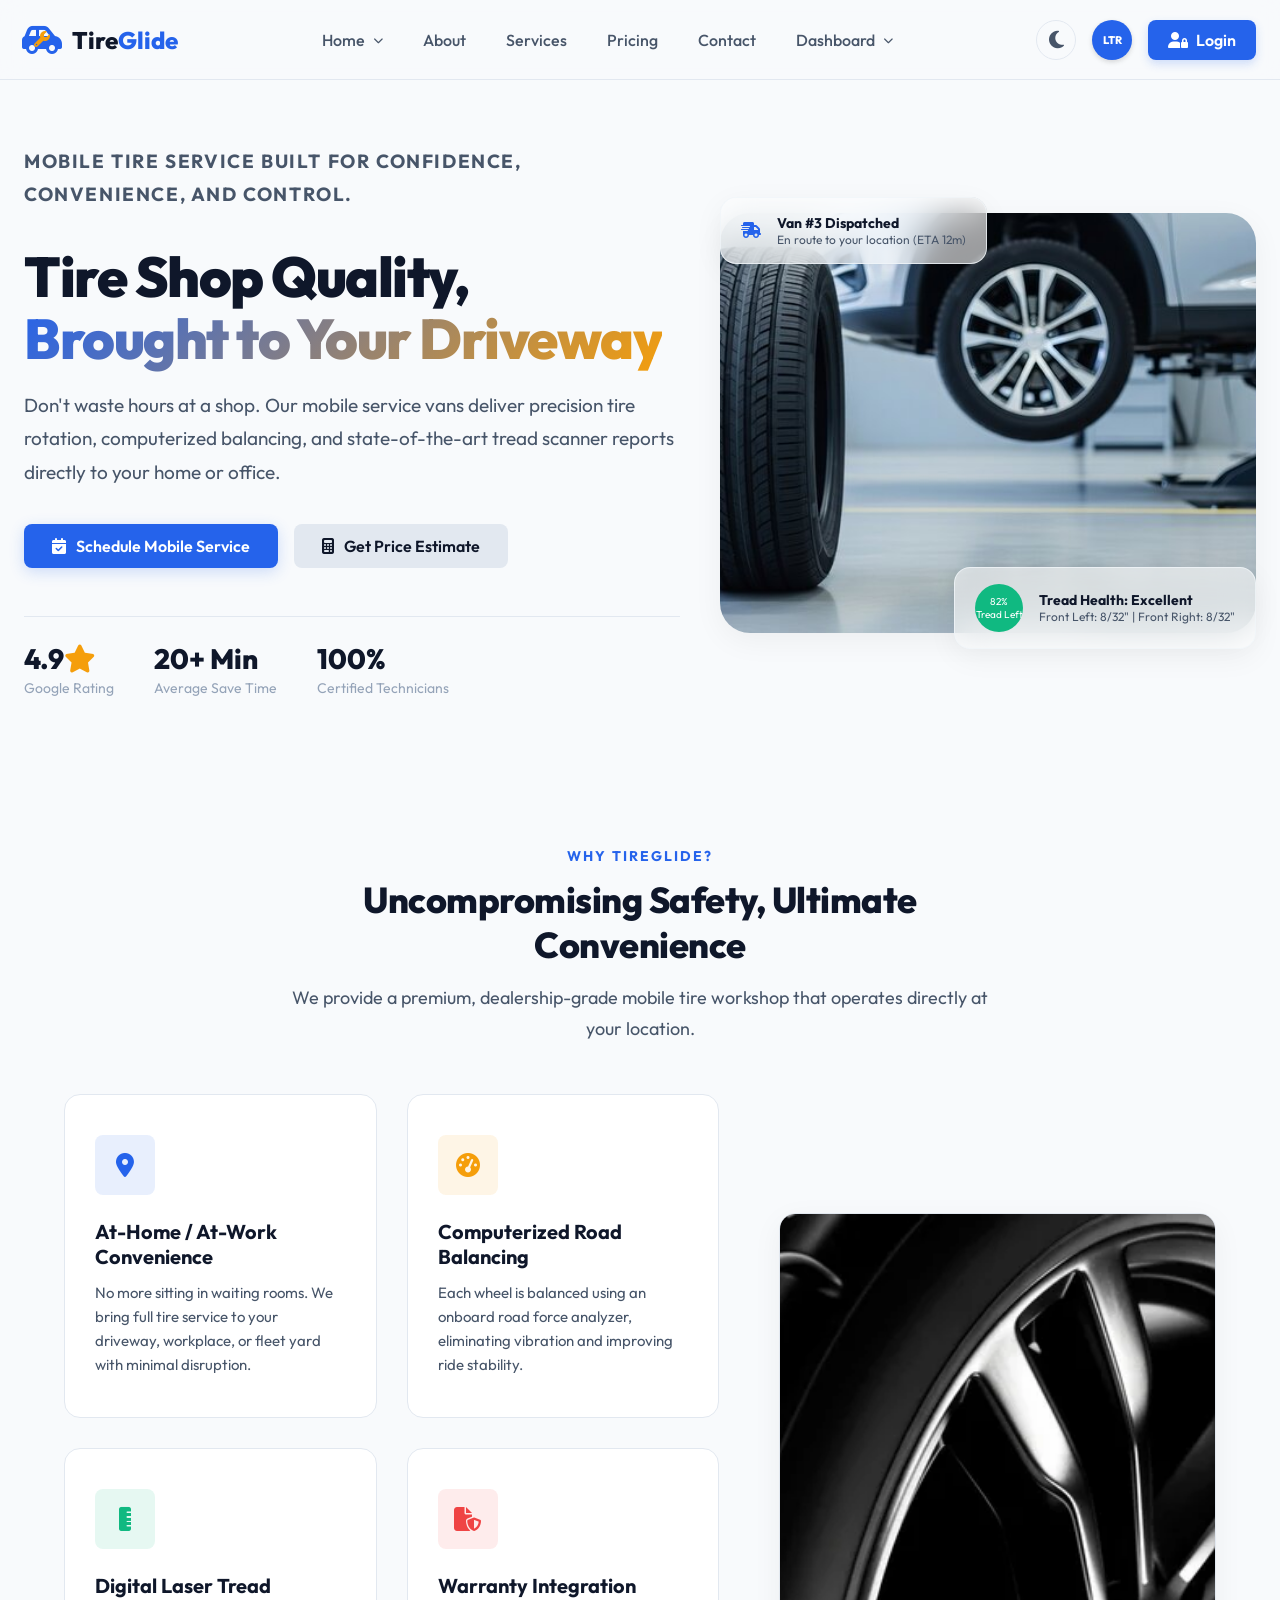
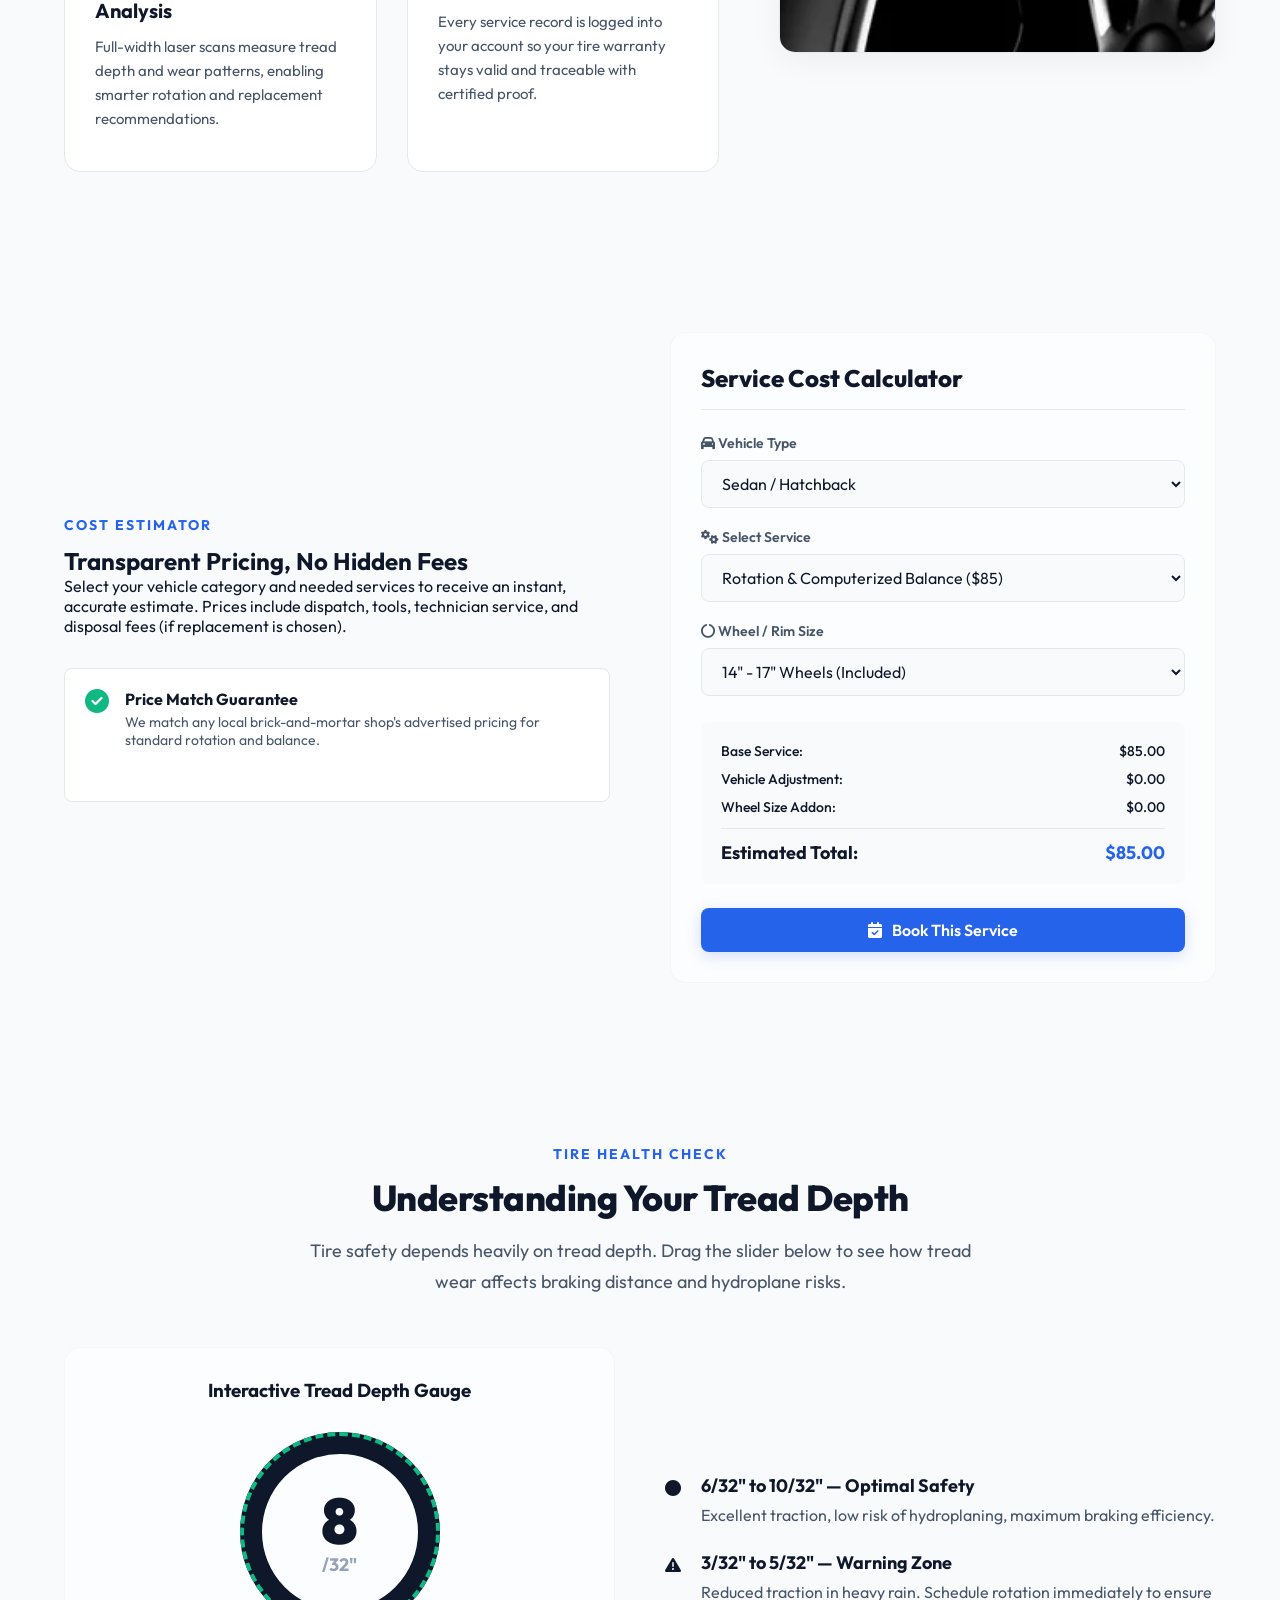
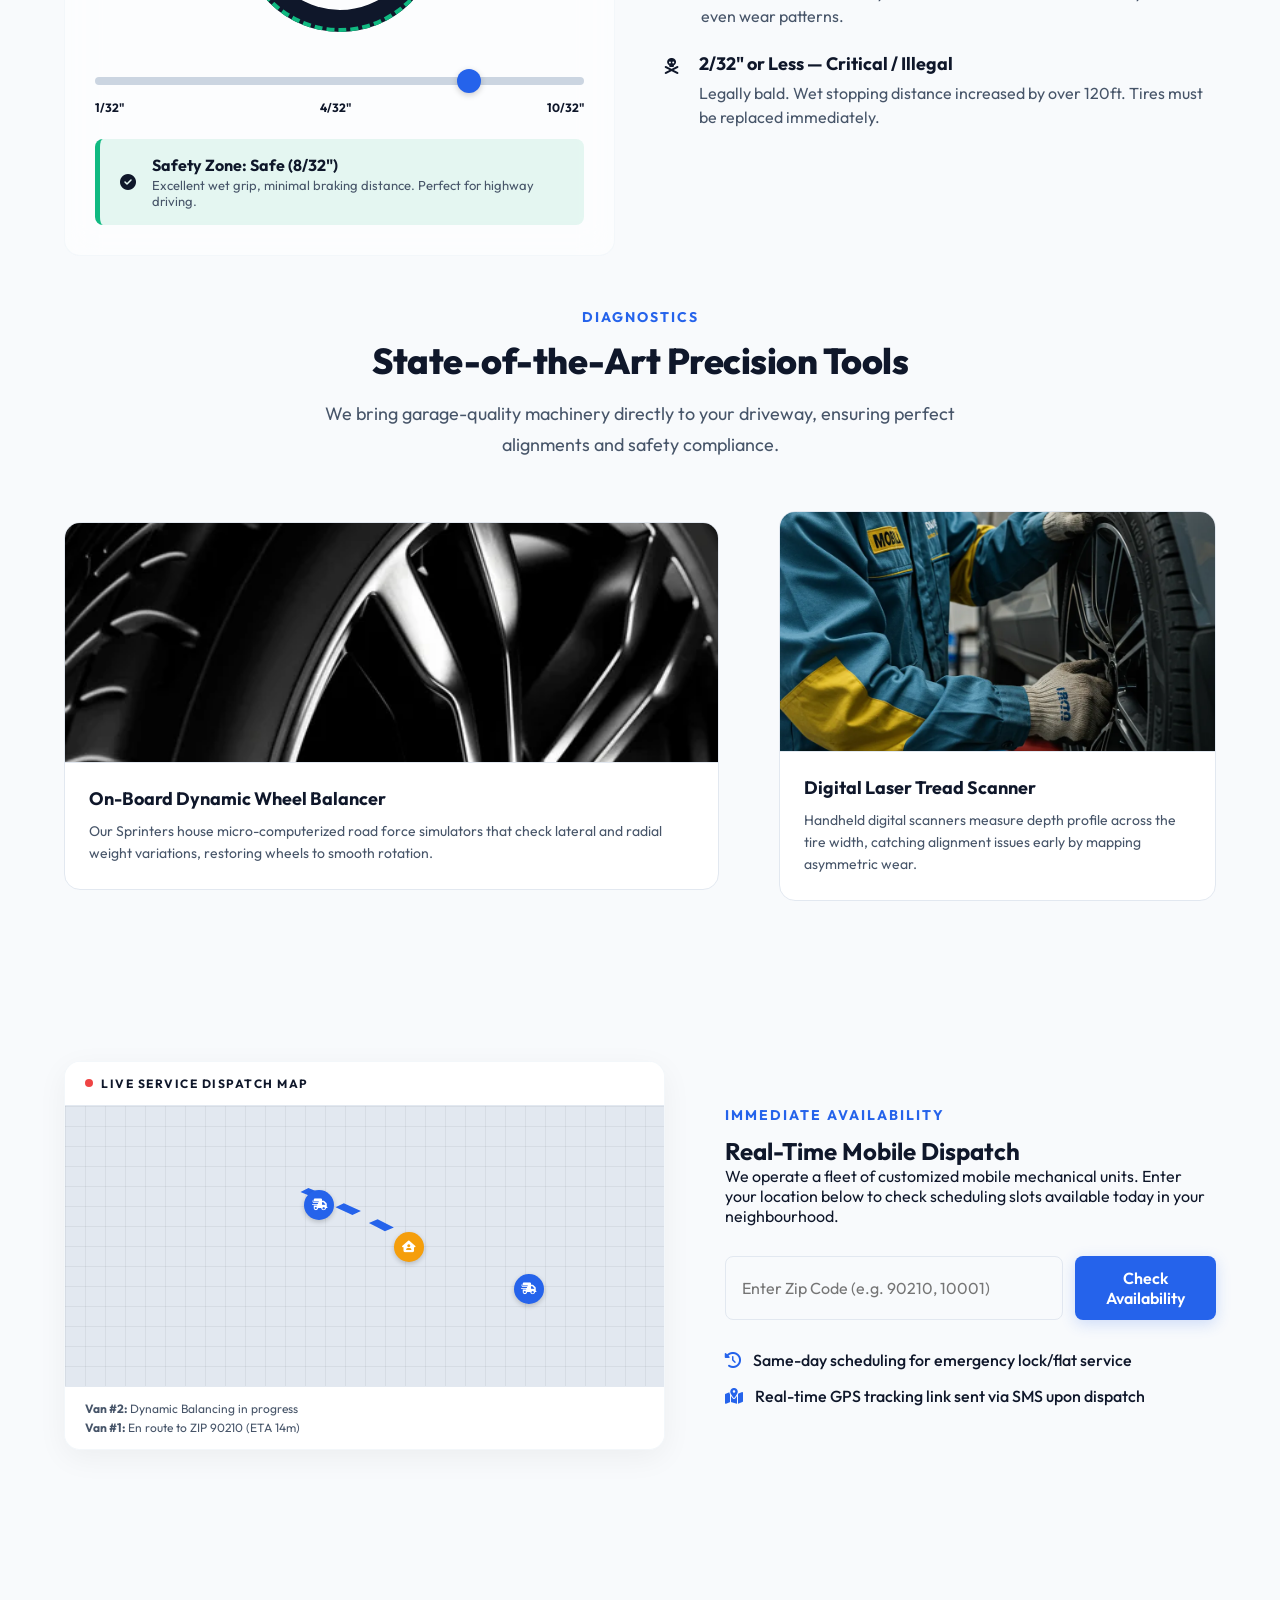
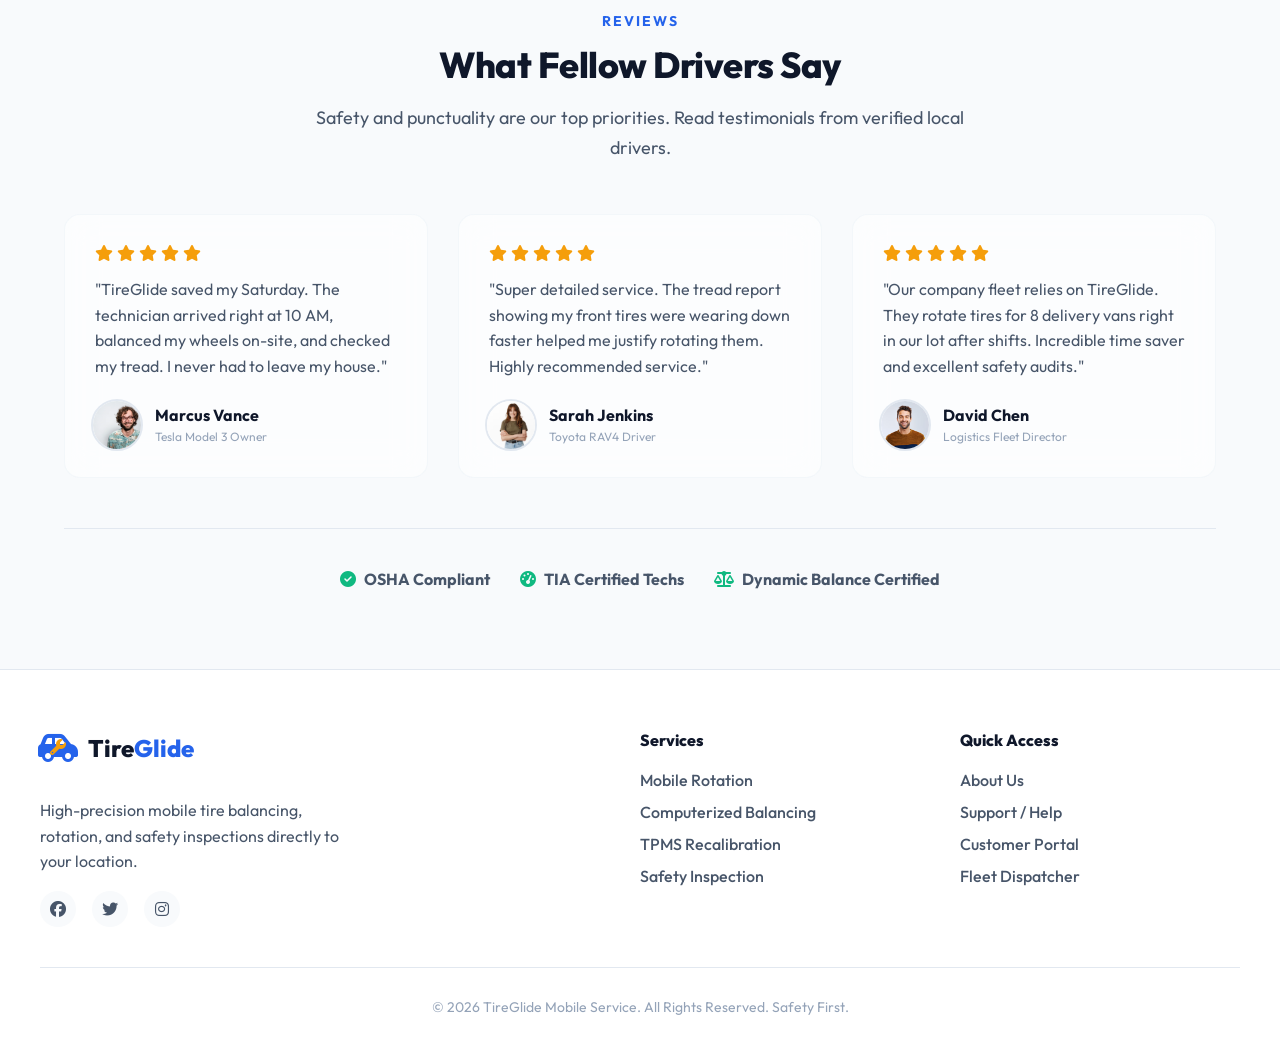
==== commit a09df73c: "hh" ====
--- a/index.html
+++ b/index.html
@@ -27,8 +27,8 @@
             <!-- Left: Logo -->
             <a href="#" class="logo-container" id="logo-btn" aria-label="TireGlide Home">
                 <div class="logo-icon-wrapper">
-                    <i class="fa-solid fa-circle-nodes logo-icon"></i>
-                    <i class="fa-solid fa-gear spinning-gear"></i>
+                    <i class="fa-solid fa-car-side logo-icon"></i>
+                    <i class="fa-solid fa-wrench spinning-gear"></i>
                 </div>
                 <span class="logo-text">Tire<span class="highlight">Glide</span></span>
             </a>
@@ -61,6 +61,12 @@
                     <li class="nav-item">
                         <a href="#" class="nav-link active-view-trigger" data-target="services-view">
                             <span data-i18n="nav.services">Services</span>
+                        </a>
+                    </li>
+                    <!-- Pricing -->
+                    <li class="nav-item">
+                        <a href="#" class="nav-link active-view-trigger" data-target="pricing-view">
+                            <span>Pricing</span>
                         </a>
                     </li>
                     <!-- Contact -->
@@ -145,9 +151,7 @@
             <!-- Hero Section -->
             <div class="hero-section hero-home1">
                 <div class="hero-content">
-                    <div class="safety-badge">
-                        <i class="fa-solid fa-shield-halved"></i> <span data-i18n="home1.badge">Safety-First Mobile Tire Care</span>
-                    </div>
+                    <p class="hero-pretitle">Mobile tire service built for confidence, convenience, and control.</p>
                     <h1 data-i18n="home1.title">Tire Shop Quality, <br><span class="gradient-text">Brought to Your Driveway</span></h1>
                     <p data-i18n="home1.subtitle">Don't waste hours at a shop. Our mobile service vans deliver precision tire rotation, computerized balancing, and state-of-the-art tread scanner reports directly to your home or office.</p>
                     <div class="hero-buttons">
@@ -174,6 +178,7 @@
                     </div>
                 </div>
                 <div class="hero-graphic">
+                    <img class="hero-feature-image" src="m1.jpg" alt="TireGlide mobile service van arriving at a customer driveway">
                     <div class="floating-card glass card-top">
                         <i class="fa-solid fa-truck-fast text-blue"></i>
                         <div>
@@ -190,42 +195,6 @@
                             <h4>Tread Health: Excellent</h4>
                             <p>Front Left: 8/32" | Front Right: 8/32"</p>
                         </div>
-                    </div>
-                    <!-- Vector Graphic illustrating Mobile Tire Service -->
-                    <div class="illustration-container">
-                        <svg viewBox="0 0 500 400" class="hero-svg">
-                            <defs>
-                                <linearGradient id="blueGrad" x1="0%" y1="0%" x2="100%" y2="100%">
-                                    <stop offset="0%" stop-color="#2563eb" />
-                                    <stop offset="100%" stop-color="#1d4ed8" />
-                                </linearGradient>
-                                <linearGradient id="amberGrad" x1="0%" y1="0%" x2="100%" y2="100%">
-                                    <stop offset="0%" stop-color="#f59e0b" />
-                                    <stop offset="100%" stop-color="#d97706" />
-                                </linearGradient>
-                            </defs>
-                            <!-- Background Circles -->
-                            <circle cx="250" cy="200" r="150" fill="currentColor" class="svg-bg-circle" opacity="0.05" />
-                            <circle cx="100" cy="300" r="40" fill="url(#blueGrad)" opacity="0.1" />
-                            <!-- Simulated Van -->
-                            <rect x="180" y="160" width="200" height="110" rx="15" fill="url(#blueGrad)" />
-                            <rect x="330" y="180" width="50" height="50" rx="5" fill="#f8fafc" opacity="0.9" />
-                            <circle cx="230" cy="280" r="25" fill="#0f172a" />
-                            <circle cx="230" cy="280" r="10" fill="#cbd5e1" />
-                            <circle cx="330" cy="280" r="25" fill="#0f172a" />
-                            <circle cx="330" cy="280" r="10" fill="#cbd5e1" />
-                            <!-- Tread lines details -->
-                            <path d="M 230 160 L 230 200 M 250 160 L 250 200" stroke="#f8fafc" stroke-width="4" opacity="0.3"/>
-                            <!-- Logo text in van -->
-                            <text x="200" y="225" font-family="'Outfit', sans-serif" font-weight="bold" fill="#f8fafc" font-size="18">TireGlide</text>
-                            <!-- Jack lift -->
-                            <path d="M 100 270 L 150 220 L 170 270" stroke="url(#amberGrad)" stroke-width="8" stroke-linecap="round" fill="none"/>
-                            <!-- Balanced Tire -->
-                            <circle cx="100" cy="220" r="35" fill="none" stroke="#0f172a" stroke-width="12" />
-                            <circle cx="100" cy="220" r="15" fill="url(#amberGrad)" />
-                            <line x1="100" y1="185" x2="100" y2="255" stroke="#f8fafc" stroke-width="3"/>
-                            <line x1="65" y1="220" x2="135" y2="220" stroke="#f8fafc" stroke-width="3"/>
-                        </svg>
                     </div>
                 </div>
             </div>
@@ -241,35 +210,35 @@
                     <div class="features-grid">
                         <div class="feature-card">
                             <div class="icon-box blue">
-                                <i class="fa-solid fa-house-chimney"></i>
+                                <i class="fa-solid fa-location-dot"></i>
                             </div>
                             <h3>At-Home / At-Work Convenience</h3>
-                            <p>No more sitting in smelly waiting rooms. We perform all rotations, balancing, and resets in your driveway or parking space while you continue with your day.</p>
+                            <p>No more sitting in waiting rooms. We bring full tire service to your driveway, workplace, or fleet yard with minimal disruption.</p>
                         </div>
                         <div class="feature-card">
                             <div class="icon-box amber">
-                                <i class="fa-solid fa-microchip"></i>
-                            </div>
-                            <h3>Computerized Road balancing</h3>
-                            <p>Every mobile tire rotation is backed by our specialized on-board dynamic balancing rig, ensuring vibrations are eliminated for a smoother ride.</p>
+                                <i class="fa-solid fa-gauge-high"></i>
+                            </div>
+                            <h3>Computerized Road Balancing</h3>
+                            <p>Each wheel is balanced using an onboard road force analyzer, eliminating vibration and improving ride stability.</p>
                         </div>
                         <div class="feature-card">
                             <div class="icon-box green">
-                                <i class="fa-solid fa-chart-line"></i>
+                                <i class="fa-solid fa-ruler-vertical"></i>
                             </div>
                             <h3>Digital Laser Tread Analysis</h3>
-                            <p>We perform full laser scans on all 4 tires, sending an interactive report directly to your dashboard detailing safety thresholds and wear indicators.</p>
+                            <p>Full-width laser scans measure tread depth and wear patterns, enabling smarter rotation and replacement recommendations.</p>
                         </div>
                         <div class="feature-card">
                             <div class="icon-box red">
-                                <i class="fa-solid fa-award"></i>
+                                <i class="fa-solid fa-file-shield"></i>
                             </div>
                             <h3>Warranty Integration</h3>
-                            <p>Every service is logged in your account, ensuring your tire manufacturer warranties remain valid. We provide certified digital proof of service.</p>
+                            <p>Every service record is logged into your account so your tire warranty stays valid and traceable with certified proof.</p>
                         </div>
                     </div>
                     <div class="features-featured-image-holder">
-                        <img class="section-featured-image" src="m1.jpg" alt="TireGlide technician performing safe torque balance check">
+                        <img class="section-featured-image" src="m12.webp" alt="On-board dynamic wheel balancer in the TireGlide mobile lab">
                     </div>
                 </div>
             </section>
@@ -509,7 +478,7 @@
                         </div>
                         <p>"TireGlide saved my Saturday. The technician arrived right at 10 AM, balanced my wheels on-site, and checked my tread. I never had to leave my house."</p>
                         <div class="author-info">
-                            <div class="author-avatar"><i class="fa-solid fa-user"></i></div>
+                            <div class="author-avatar"><img src="male1.avif" alt="Marcus Vance"></div>
                             <div>
                                 <h4>Marcus Vance</h4>
                                 <span>Tesla Model 3 Owner</span>
@@ -522,7 +491,7 @@
                         </div>
                         <p>"Super detailed service. The tread report showing my front tires were wearing down faster helped me justify rotating them. Highly recommended service."</p>
                         <div class="author-info">
-                            <div class="author-avatar"><i class="fa-solid fa-user"></i></div>
+                            <div class="author-avatar"><img src="f1.avif" alt="Sarah Jenkins"></div>
                             <div>
                                 <h4>Sarah Jenkins</h4>
                                 <span>Toyota RAV4 Driver</span>
@@ -535,7 +504,7 @@
                         </div>
                         <p>"Our company fleet relies on TireGlide. They rotate tires for 8 delivery vans right in our lot after shifts. Incredible time saver and excellent safety audits."</p>
                         <div class="author-info">
-                            <div class="author-avatar"><i class="fa-solid fa-user-group"></i></div>
+                            <div class="author-avatar"><img src="male2.avif" alt="David Chen"></div>
                             <div>
                                 <h4>David Chen</h4>
                                 <span>Logistics Fleet Director</span>
@@ -556,8 +525,8 @@
                     <div class="footer-brand">
                         <div class="logo-container" style="margin-bottom: 16px;">
                             <div class="logo-icon-wrapper">
-                                <i class="fa-solid fa-circle-nodes logo-icon"></i>
-                                <i class="fa-solid fa-gear spinning-gear"></i>
+                                <i class="fa-solid fa-car-side logo-icon"></i>
+                                <i class="fa-solid fa-wrench spinning-gear"></i>
                             </div>
                             <span class="logo-text">Tire<span class="highlight">Glide</span></span>
                         </div>
@@ -597,7 +566,7 @@
         <!-- ==================== VIEW 2: HOME 2 (CREATIVE) ==================== -->
         <section id="home2-view" class="app-view">
             <!-- Alternative Hero -->
-            <div class="hero-section hero-home2">
+            <section class="section hero-section hero-home2">
                 <div class="hero-content">
                     <div class="creative-tag">PREMIUM MOBILE LABS</div>
                     <h1 class="headline-large">We Bring the <br><span class="accent-glow">Tire Shop</span> To You</h1>
@@ -606,9 +575,6 @@
                         <button class="btn btn-primary active-view-trigger" data-target="user-dashboard-view">
                             <i class="fa-solid fa-calendar-days"></i> Schedule Appointment
                         </button>
-                        <button class="btn btn-glass active-view-trigger" data-target="services-view">
-                            Explore Technical Specs
-                        </button>
                     </div>
                 </div>
                 <div class="hero-layout-grid">
@@ -625,7 +591,7 @@
                         <p>Equipped with Italian Corghi balancing systems.</p>
                     </div>
                 </div>
-            </div>
+            </section>
 
             <!-- H2-Section 2: Interactive Timeline (How It Works) -->
             <section class="section timeline-section">
@@ -671,80 +637,98 @@
 
             <!-- H2-Section 3: Fleet Van Showcase -->
             <section class="section fleet-showcase">
-                <div class="showcase-container">
-                    <div class="showcase-content">
+                <div class="showcase-container medium-image-layout">
+                    <div class="showcase-text">
                         <span class="sub-title">Our Workshop on Wheels</span>
-                        <h2>Inside the TireGlide Mobile Lab</h2>
-                        <p>We don't use hand tools or basic jacks. Each service van is a custom-built, temperature-controlled workshop housing industrial equipment designed for high-performance vehicles.</p>
+                        <h2>Mobile Tire Service Built for Precision</h2>
+                        <p>Our vans are custom mobile labs that bring dealership-grade balance, tread scanning, and certified safety checks directly to your location.</p>
                         <ul class="specs-list">
-                            <li><i class="fa-solid fa-microchip text-amber"></i> <strong>Road Force Balancer:</strong> Onboard computerized balancer detects internal radial force variance.</li>
-                            <li><i class="fa-solid fa-compress text-amber"></i> <strong>Tire Mounting System:</strong> Specialized touchless mounting machine prevents alloy rim scratching.</li>
-                            <li><i class="fa-solid fa-scale-balanced text-amber"></i> <strong>Torque Calibration:</strong> Pneumatic systems backed by digital manual torque wrench validations.</li>
+                            <li><i class="fa-solid fa-microchip text-amber"></i> Computerized road-force balancing for vibration-free handling.</li>
+                            <li><i class="fa-solid fa-compress text-amber"></i> Touch-free tire mounting safeguards alloy wheels.</li>
+                            <li><i class="fa-solid fa-scale-balanced text-amber"></i> Digital torque validation with certified service reporting.</li>
                         </ul>
                     </div>
-                    <div class="showcase-visual glass">
-                        <div class="van-mockup-frame">
-                            <div class="van-status-pill"><i class="fa-solid fa-check-circle"></i> SYSTEM: ONLINE</div>
-                            <i class="fa-solid fa-truck-moving van-massive-icon"></i>
-                            <div class="stats-row-van">
-                                <div><strong>Compressor:</strong> 150 PSI</div>
-                                <div><strong>Power:</strong> 10kW Generator</div>
-                                <div><strong>Payload:</strong> 3.5 Tons</div>
-                            </div>
-                        </div>
+                    <div class="showcase-image-holder glass">
+                        <img class="workshop-image" src="m13.webp" alt="Medium-sized image of the TireGlide mobile lab inside a service van">
                     </div>
                 </div>
             </section>
 
             <!-- H2-Section 4: Interactive Quick Booking Slot Checker -->
             <section class="section scheduler-section">
-                <div class="section-header">
-                    <span class="sub-title">Quick Booking</span>
-                    <h2>Check Schedule Openings Today</h2>
-                    <p>Enter your contact details to review current service availability windows in your area.</p>
-                </div>
-                <div class="quick-scheduler-box glass">
-                    <form id="quick-scheduler-form" class="scheduler-grid-form" onsubmit="event.preventDefault();">
-                        <div class="form-group">
-                            <label><i class="fa-solid fa-user"></i> Full Name</label>
-                            <input type="text" class="form-input" required placeholder="John Doe">
-                        </div>
-                        <div class="form-group">
-                            <label><i class="fa-solid fa-phone"></i> Phone Number</label>
-                            <input type="tel" class="form-input" required placeholder="(555) 000-0000">
-                        </div>
-                        <div class="form-group">
-                            <label><i class="fa-solid fa-car-side"></i> Vehicle Make/Model</label>
-                            <input type="text" class="form-input" required placeholder="Tesla Model Y">
-                        </div>
-                        <div class="form-group">
-                            <label><i class="fa-solid fa-calendar"></i> Preferred Date</label>
-                            <input type="date" class="form-input" required id="scheduler-date-input">
-                        </div>
-                        <div class="form-group full-width-field">
-                            <button class="btn btn-primary btn-block" type="submit" id="quick-sched-submit-btn">
-                                <i class="fa-solid fa-circle-question"></i> Check Selected Slots
-                            </button>
-                        </div>
-                    </form>
-                    <div id="quick-sched-feedback" class="sched-feedback hidden"></div>
+                <div class="grid-2col scheduler-grid-layout">
+                    <div class="scheduler-copy">
+                        <span class="sub-title">Quick Booking</span>
+                        <h2>Reserve Your Mobile Tire Service Window</h2>
+                        <p>Tap into our live dispatch schedule and lock in the fastest available appointment for roadside rotating, balancing, or emergency flat repair.</p>
+                        <div class="scheduler-features-list">
+                            <div class="feature-line"><i class="fa-solid fa-check text-blue"></i><span>Same-day availability for urgent calls</span></div>
+                            <div class="feature-line"><i class="fa-solid fa-check text-blue"></i><span>Technician arrival windows with GPS tracking</span></div>
+                            <div class="feature-line"><i class="fa-solid fa-check text-blue"></i><span>Instant confirmation with digital service record</span></div>
+                        </div>
+                    </div>
+
+                    <div class="quick-scheduler-box glass scheduler-app-card">
+                        <div class="scheduler-card-header">
+                            <div>
+                                <h3>Service Reservation</h3>
+                                <p>Fast booking in 4 fields.</p>
+                            </div>
+                            <div class="status-pill green"><i class="fa-solid fa-signal"></i> Live Dispatch</div>
+                        </div>
+                        <form id="quick-scheduler-form" class="scheduler-grid-form" onsubmit="event.preventDefault();">
+                            <div class="form-group">
+                                <label><i class="fa-solid fa-user"></i> Full Name</label>
+                                <input type="text" class="form-input" required placeholder="John Doe">
+                            </div>
+                            <div class="form-group">
+                                <label><i class="fa-solid fa-phone"></i> Phone Number</label>
+                                <input type="tel" class="form-input" required placeholder="(555) 000-0000">
+                            </div>
+                            <div class="form-group">
+                                <label><i class="fa-solid fa-car-side"></i> Vehicle Make/Model</label>
+                                <input type="text" class="form-input" required placeholder="Tesla Model Y">
+                            </div>
+                            <div class="form-group full-width-field">
+                                <label><i class="fa-solid fa-calendar-days"></i> Preferred Date</label>
+                                <input type="date" class="form-input" required id="scheduler-date-input">
+                            </div>
+                            <div class="form-group full-width-field">
+                                <button class="btn btn-primary btn-block" type="submit" id="quick-sched-submit-btn">
+                                    <i class="fa-solid fa-calendar-check"></i> Reserve Slot
+                                </button>
+                            </div>
+                        </form>
+                        <div id="quick-sched-feedback" class="sched-feedback hidden"></div>
+                    </div>
                 </div>
             </section>
 
             <!-- H2-Section 5: Warranty Protection Program -->
             <section class="section warranty-promo">
-                <div class="warranty-card-h2">
-                    <div class="warranty-badge-big">
-                        <i class="fa-solid fa-shield-halved"></i>
-                        <span>WARRANTY PROTECT</span>
-                    </div>
-                    <div class="warranty-details-text">
+                <div class="grid-2col warranty-grid">
+                    <div class="warranty-image-holder glass">
+                        <img class="warranty-image" src="m6.jpg" alt="Technician logging warranty maintenance records" />
+                    </div>
+                    <div class="warranty-copy">
+                        <span class="sub-title">Warranty Protect</span>
                         <h2>Tire Manufacturer Warranty Maintenance</h2>
-                        <p>Most tire manufacturers (Michelin, Bridgestone, Continental) require certified rotation every 5,000 to 8,000 miles to keep treadwear warranties valid. TireGlide acts as your automated logger, storing certified maintenance records in your customer portal and proactively notifying you when rotations are due.</p>
-                        <div class="certs-badge-group">
-                            <span><i class="fa-solid fa-file-shield"></i> Digital Log Entry</span>
-                            <span><i class="fa-solid fa-check"></i> OEM Mileage Logs</span>
-                        </div>
+                        <p>Keep your tires covered and your warranty valid with certified rotational service, digital inspection reports, and the exact maintenance records OEMs require.</p>
+                        <div class="warranty-feature-list">
+                            <div class="feature-item">
+                                <strong>Certified rotation reports</strong>
+                                <span>Delivered to your customer portal and OEM file.</span>
+                            </div>
+                            <div class="feature-item">
+                                <strong>Automatic recall alerts</strong>
+                                <span>We notify you when your next covered service window approaches.</span>
+                            </div>
+                            <div class="feature-item">
+                                <strong>Documented service history</strong>
+                                <span>Protects your warranty and makes insurance claims easier.</span>
+                            </div>
+                        </div>
+                        <button class="btn btn-primary btn-wide">Enable Warranty Service</button>
                     </div>
                 </div>
             </section>
@@ -840,8 +824,8 @@
                     <div class="footer-brand">
                         <div class="logo-container" style="margin-bottom: 16px;">
                             <div class="logo-icon-wrapper">
-                                <i class="fa-solid fa-circle-nodes logo-icon"></i>
-                                <i class="fa-solid fa-gear spinning-gear"></i>
+                                <i class="fa-solid fa-car-side logo-icon"></i>
+                                <i class="fa-solid fa-wrench spinning-gear"></i>
                             </div>
                             <span class="logo-text">Tire<span class="highlight">Glide</span></span>
                         </div>
@@ -978,8 +962,8 @@
                     <div class="footer-brand">
                         <div class="logo-container" style="margin-bottom: 16px;">
                             <div class="logo-icon-wrapper">
-                                <i class="fa-solid fa-circle-nodes logo-icon"></i>
-                                <i class="fa-solid fa-gear spinning-gear"></i>
+                                <i class="fa-solid fa-car-side logo-icon"></i>
+                                <i class="fa-solid fa-wrench spinning-gear"></i>
                             </div>
                             <span class="logo-text">Tire<span class="highlight">Glide</span></span>
                         </div>
@@ -1029,7 +1013,6 @@
                 <div class="services-detail-grid">
                     <div class="service-detail-card glass">
                         <div class="icon-header blue-bg">
-                            <i class="fa-solid fa-rotate"></i>
                             <h3>Mobile Tire Rotation</h3>
                         </div>
                         <div class="card-body">
@@ -1046,7 +1029,6 @@
 
                     <div class="service-detail-card glass">
                         <div class="icon-header amber-bg">
-                            <i class="fa-solid fa-scale-unbalanced-stroke"></i>
                             <h3>Computerized Dynamic Balancing</h3>
                         </div>
                         <div class="card-body">
@@ -1063,7 +1045,6 @@
 
                     <div class="service-detail-card glass">
                         <div class="icon-header green-bg">
-                            <i class="fa-solid fa-check-double"></i>
                             <h3>Ultimate Rotation & Balancing</h3>
                         </div>
                         <div class="card-body">
@@ -1080,72 +1061,84 @@
                 </div>
             </section>
 
-            <!-- New Services Section 2: Road Hazard Fleet Accounts -->
+            <section class="section service-section-add">
+                <div class="grid-2col reverse-grid">
+                    <div class="story-image-container">
+                        <img class="section-featured-image" src="m6.jpg" alt="Fleet account pricing dashboard" />
+                    </div>
+                    <div class="story-text">
+                        <span class="sub-title">Fleet Accounts</span>
+                        <h2>Road Hazard Fleet Coverage</h2>
+                        <p>Custom fleet plans for delivery vans, cargo trucks, and sales vehicles that need rapid on-site tire service and priority dispatch.</p>
+                        <div class="service-icon-card glass">
+                            <i class="fa-solid fa-shield-halved"></i>
+                            <span>Fleet warranty uplift available</span>
+                        </div>
+                        <ul class="service-add-list">
+                            <li>Dedicated fleet account manager</li>
+                            <li>Automated maintenance tracking</li>
+                            <li>Priority same-day response windows</li>
+                        </ul>
+                    </div>
+                </div>
+            </section>
+
             <section class="section service-section-add">
                 <div class="grid-2col">
                     <div class="story-image-container">
-                        <img class="section-featured-image" src="m6.jpg" alt="Fleet of service vehicles">
+                        <img class="section-featured-image" src="m7.jpg" alt="Technician calibrating TPMS sensors" />
                     </div>
                     <div class="story-text">
-                        <span class="sub-title">Commercial Operations</span>
-                        <h2>Road Hazard Fleet Accounts</h2>
-                        <p>Minimize downtime for your delivery vehicles, sales team, and cargo trucks. TireGlide provides custom corporate fleet pricing and priority on-site routing scheduling. We service all light-commercial delivery vans, utility trucks, and passenger vehicles directly in your corporate lot or transit yard between shifts, complete with automated safety log compliance reports.</p>
-                    </div>
-                </div>
-            </section>
-
-            <!-- New Services Section 3: TPMS Diagnostic Calibration -->
+                        <span class="sub-title">Sensor Services</span>
+                        <h2>TPMS Diagnostic Calibration</h2>
+                        <p>We diagnose, recalibrate, and replace tire pressure monitoring sensors on-site so your vehicle stays compliant and the dashboard light stays off.</p>
+                        <div class="service-icon-card glass">
+                            <svg viewBox="0 0 24 24" aria-hidden="true" focusable="false">
+                                <path d="M17 8V7a5 5 0 0 0-10 0v1H5a1 1 0 0 0-1 1v10a1 1 0 0 0 1 1h14a1 1 0 0 0 1-1V9a1 1 0 0 0-1-1h-2Zm-8-1a3 3 0 0 1 6 0v1H9V7Zm8 12H7V10h10v8Zm-5-3a1.5 1.5 0 0 1-1.5-1.5V13a1.5 1.5 0 1 1 3 0v1.5A1.5 1.5 0 0 1 12 16Z"/>
+                            </svg>
+                            <span>Secure TPMS signal restoration</span>
+                        </div>
+                        <ul class="service-add-list">
+                            <li>Wireless TPMS programming</li>
+                            <li>Sensor replacement and reseal</li>
+                            <li>OEM compatibility checks</li>
+                        </ul>
+                    </div>
+                </div>
+            </section>
+
             <section class="section service-section-add">
                 <div class="grid-2col reverse-grid">
+                    <div class="story-image-container">
+                        <img class="section-featured-image" src="m17.avif" alt="Performance wheel balancing machine" />
+                    </div>
                     <div class="story-text">
-                        <span class="sub-title">Sensor Calibration</span>
-                        <h2>TPMS Diagnostic Calibration</h2>
-                        <p>Is your dashboard warning light blinking? A malfunctioning Tire Pressure Monitoring System (TPMS) poses a safety risk. Our technicians carry specialized wireless diagnostic programming tools. We check sensor battery states, reset receiver chips, and replace worn TPMS valves or program brand-new sensors on-site for both domestic and import vehicles.</p>
-                    </div>
-                    <div class="story-image-container">
-                        <img class="section-featured-image" src="m7.jpg" alt="Vehicle dashboard TPMS status indicator">
-                    </div>
-                </div>
-            </section>
-
-            <!-- New Services Section 4: Performance Wheel Balancing -->
+                        <span class="sub-title">Performance Care</span>
+                        <h2>Precision Performance Wheel Balancing</h2>
+                        <p>High-speed wheel balancing for sports cars, performance EVs, and premium sedans using road force measurement to eliminate vibration at speed.</p>
+                        <ul class="service-add-list">
+                            <li>Dynamic road force balancing</li>
+                            <li>High-end alloy-safe weight application</li>
+                            <li>Stability optimization for highway driving</li>
+                        </ul>
+                    </div>
+                </div>
+            </section>
+
             <section class="section service-section-add">
                 <div class="grid-2col">
                     <div class="story-image-container">
-                        <img class="section-featured-image" src="m17.avif" alt="Performance Wheel Balancing">
+                        <img class="section-featured-image" src="m19.webp" alt="Seasonal tire storage warehouse" />
                     </div>
                     <div class="story-text">
-                        <span class="sub-title">High Speed Calibration</span>
-                        <h2>Performance Wheel Balancing</h2>
-                        <p>For sports cars, high-end electric vehicles, and racing enthusiasts, standard balancing is not enough. Our mobile vans utilize road force dynamic balancing systems. By simulating high-speed road conditions inside our custom workshop unit, we find microscopic structural weight deviations, ensuring a completely smooth vibration-free steering response up to track speeds.</p>
-                    </div>
-                </div>
-            </section>
-
-            <!-- New Services Section 5: Seasonal Tire Storage Solutions -->
-            <section class="section service-section-add">
-                <div class="grid-2col reverse-grid">
-                    <div class="story-text">
-                        <span class="sub-title">Locker Storage</span>
-                        <h2>Seasonal Tire Storage Solutions</h2>
-                        <p>Don't crowd your garage with offseason tire sets. When we perform your seasonal tire swap (winter to summer or vice versa), we can tag, clean, and transport your secondary tire set to our off-site climate-controlled warehouse. Your tires are stored away from ozone and moisture, and logged in your online profile for easy dispatch when seasonal swaps are needed.</p>
-                    </div>
-                    <div class="story-image-container">
-                        <img class="section-featured-image" src="m19.webp" alt="Seasonal Tire Storage Solutions">
-                    </div>
-                </div>
-            </section>
-
-            <!-- New Services Section 6: Suburban Emergency Flat Repair -->
-            <section class="section service-section-add">
-                <div class="grid-2col">
-                    <div class="story-image-container">
-                        <img class="section-featured-image" src="m20.png" alt="Suburban Emergency Flat Repair">
-                    </div>
-                    <div class="story-text">
-                        <span class="sub-title">Roadside Safety</span>
-                        <h2>Suburban Emergency Flat Repair</h2>
-                        <p>If you pick up a nail, screw, or road debris in your tire, don't attempt to drive on it. Our dispatch center can route a mobile unit to your location. We dismount the tire, perform a full safety inspection, clean the puncture channel, and apply a high-quality patch-plug combination from the inside—the only repair method approved by the Tire Industry Association.</p>
+                        <span class="sub-title">Seasonal Storage</span>
+                        <h2>Climate-Controlled Seasonal Tire Storage</h2>
+                        <p>Store your off-season tires safely in our climate-controlled warehouse with pickup and delivery on your next swap.</p>
+                        <ul class="service-add-list">
+                            <li>Secure, ozone-safe storage</li>
+                            <li>Tagged and tracked tire sets</li>
+                            <li>Ready for seasonal swaps at your door</li>
+                        </ul>
                     </div>
                 </div>
             </section>
@@ -1155,8 +1148,8 @@
                     <div class="footer-brand">
                         <div class="logo-container" style="margin-bottom: 16px;">
                             <div class="logo-icon-wrapper">
-                                <i class="fa-solid fa-circle-nodes logo-icon"></i>
-                                <i class="fa-solid fa-gear spinning-gear"></i>
+                                <i class="fa-solid fa-car-side logo-icon"></i>
+                                <i class="fa-solid fa-wrench spinning-gear"></i>
                             </div>
                             <span class="logo-text">Tire<span class="highlight">Glide</span></span>
                         </div>
@@ -1192,6 +1185,58 @@
             </footer>
         </section>
 
+        <!-- ==================== VIEW 8: PRICING ==================== -->
+        <section id="pricing-view" class="app-view">
+            <div class="view-header" style="background-image: url('m17.avif');">
+                <div class="view-header-container">
+                    <h1 class="gradient-text">Transparent Service Pricing</h1>
+                    <p>Choose the right package for your vehicle type with clear rates for cars, SUVs, and light trucks.</p>
+                </div>
+            </div>
+
+            <section class="section pricing-section">
+                <div class="pricing-header">
+                    <span class="sub-title">Pricing Plans</span>
+                    <h2>Simple, Upfront Rates for Every Vehicle</h2>
+                    <p>Compare our core packages with add-on options and service bundles so your appointment matches your tire care needs.</p>
+                </div>
+                <div class="pricing-grid">
+                    <div class="pricing-card glass">
+                        <h3>Standard Rotation</h3>
+                        <p class="pricing-tier">Sedan / Hatchback</p>
+                        <div class="price-display">$45</div>
+                        <ul>
+                            <li>4-tire rotation</li>
+                            <li>Tread depth inspection</li>
+                            <li>Digital service log</li>
+                        </ul>
+                        <span class="pricing-note">SUV / Crossover +15%</span>
+                    </div>
+                    <div class="pricing-card glass recommended">
+                        <h3>Rotation + Balance</h3>
+                        <p class="pricing-tier">All vehicle types</p>
+                        <div class="price-display">$85</div>
+                        <ul>
+                            <li>Rotation + computerized dynamic balancing</li>
+                            <li>TPMS pressure recalibration</li>
+                            <li>Driver safety summary</li>
+                        </ul>
+                        <span class="pricing-note">Light truck / van +30%</span>
+                    </div>
+                    <div class="pricing-card glass">
+                        <h3>Premium Fleet Bundle</h3>
+                        <p class="pricing-tier">Car, SUV, Truck</p>
+                        <div class="price-display">$120</div>
+                        <ul>
+                            <li>Rotation, balance, and laser tread report</li>
+                            <li>Warranty documentation</li>
+                            <li>Priority same-day dispatch</li>
+                        </ul>
+                        <span class="pricing-note">Includes up to 4 vehicles per appointment</span>
+                    </div>
+                </div>
+            </section>
+        </section>
 
         <!-- ==================== VIEW 5: CONTACT ==================== -->
         <section id="contact-view" class="app-view">
@@ -1251,6 +1296,27 @@
                 </div>
             </section>
 
+            <section class="section faq-section">
+                <div class="faq-grid">
+                    <div class="faq-card glass">
+                        <h3>Do you service all vehicle types?</h3>
+                        <p>Yes — we support sedans, hatchbacks, SUVs, light trucks, and commercial vans with custom mobile units and tire-specific balancing equipment.</p>
+                    </div>
+                    <div class="faq-card glass">
+                        <h3>How long does the mobile tire service take?</h3>
+                        <p>Most tire rotations and digital balancing appointments are completed in 35–45 minutes, depending on wheel size and vehicle drivetrain.</p>
+                    </div>
+                    <div class="faq-card glass">
+                        <h3>Can I book service outside normal coverage zones?</h3>
+                        <p>If you are just outside our standard range, contact dispatch and we can sometimes route a custom van for an additional geographic service fee.</p>
+                    </div>
+                    <div class="faq-card glass">
+                        <h3>How is warranty documentation handled?</h3>
+                        <p>Every service includes a certified digital record uploaded to your account, preserving warranty status for most major tire manufacturers.</p>
+                    </div>
+                </div>
+            </section>
+
             <!-- New Contact Section 2: Dispatch Service Maps & Coverage -->
             <section class="section contact-section-add">
                 <div class="grid-2col">
@@ -1274,7 +1340,7 @@
                         <p>Need to send physical paperwork, discuss fleet contracts, or arrange billing operations? You can reach our administrative office team. TireGlide HQ is located at: <strong>100 Enterprise Way, Suite 400, Metro City, NY 10001</strong>. Office lines are open Monday through Friday, 9:00 AM to 5:00 PM EST. Please note: we do not service consumer tires at this administrative location.</p>
                     </div>
                     <div class="story-image-container">
-                        <img class="section-featured-image" src="m16.jpg" alt="Corporate Headquarters">
+                        <img class="section-featured-image" src="head.jpg" alt="Corporate Headquarters">
                     </div>
                 </div>
             </section>
@@ -1283,7 +1349,7 @@
             <section class="section contact-section-add">
                 <div class="grid-2col">
                     <div class="story-image-container">
-                        <img class="section-featured-image" src="m17.avif" alt="Media & Press Inquiries">
+                        <img class="section-featured-image" src="ttrr.jpg" alt="Media & Press Inquiries">
                     </div>
                     <div class="story-text">
                         <span class="sub-title">Public Relations</span>
@@ -1302,7 +1368,7 @@
                         <p>Do you have a passion for automotive precision and customer service? TireGlide is rapidly expanding our service zones. We are looking for TIA-certified mobile technicians, logistics dispatchers, and software operations developers. We offer competitive benefits, custom tooling packages, and safety-focused training programs. Apply online at <strong>careers@tireglide-mobile.com</strong>.</p>
                     </div>
                     <div class="story-image-container">
-                        <img class="section-featured-image" src="m10.jpg" alt="Career Opportunities">
+                        <img class="section-featured-image" src="team.jpg" alt="Career Opportunities">
                     </div>
                 </div>
             </section>
@@ -1312,8 +1378,8 @@
                     <div class="footer-brand">
                         <div class="logo-container" style="margin-bottom: 16px;">
                             <div class="logo-icon-wrapper">
-                                <i class="fa-solid fa-circle-nodes logo-icon"></i>
-                                <i class="fa-solid fa-gear spinning-gear"></i>
+                                <i class="fa-solid fa-car-side logo-icon"></i>
+                                <i class="fa-solid fa-wrench spinning-gear"></i>
                             </div>
                             <span class="logo-text">Tire<span class="highlight">Glide</span></span>
                         </div>
@@ -1358,8 +1424,8 @@
                     <div class="sidebar-header">
                         <a href="#" class="logo-container active-view-trigger" data-target="home1-view" style="margin-bottom: 0;">
                             <div class="logo-icon-wrapper">
-                                <i class="fa-solid fa-circle-nodes logo-icon"></i>
-                                <i class="fa-solid fa-gear spinning-gear"></i>
+                                <i class="fa-solid fa-car-side logo-icon"></i>
+                                <i class="fa-solid fa-wrench spinning-gear"></i>
                             </div>
                             <span class="logo-text">Tire<span class="highlight">Glide</span></span>
                         </a>
@@ -1379,6 +1445,13 @@
                 <div class="dashboard-panels-container">
                     <!-- Dashboard controls (Theme & Dir toggles) -->
                     <div class="dashboard-controls">
+                        <div class="dashboard-user-card">
+                            <span class="user-avatar-dashboard" id="dashboard-user-initials">JD</span>
+                            <div>
+                                <strong id="dashboard-welcome-text">Welcome, Driver</strong>
+                                <p>Ready to book your next mobile service?</p>
+                            </div>
+                        </div>
                         <button class="theme-toggle" id="user-dashboard-theme-toggle-btn" aria-label="Toggle Light/Dark Theme">
                             <i class="fa-solid fa-moon moon-icon"></i>
                             <i class="fa-solid fa-sun sun-icon"></i>
@@ -1802,8 +1875,8 @@
                     <div class="sidebar-header">
                         <a href="#" class="logo-container active-view-trigger" data-target="home1-view" style="margin-bottom: 0;">
                             <div class="logo-icon-wrapper">
-                                <i class="fa-solid fa-circle-nodes logo-icon"></i>
-                                <i class="fa-solid fa-gear spinning-gear"></i>
+                                <i class="fa-solid fa-car-side logo-icon"></i>
+                                <i class="fa-solid fa-wrench spinning-gear"></i>
                             </div>
                             <span class="logo-text">Tire<span class="highlight">Glide</span></span>
                         </a>
@@ -1821,6 +1894,13 @@
                 <div class="dashboard-panels-container">
                     <!-- Dashboard controls (Theme & Dir toggles) -->
                     <div class="dashboard-controls">
+                        <div class="dashboard-user-card">
+                            <span class="user-avatar-dashboard" id="dashboard-admin-initials">AD</span>
+                            <div>
+                                <strong id="dashboard-admin-welcome-text">Hello, Dispatcher</strong>
+                                <p>Manage routes, jobs, and fleet health.</p>
+                            </div>
+                        </div>
                         <button class="theme-toggle" id="admin-dashboard-theme-toggle-btn" aria-label="Toggle Light/Dark Theme">
                             <i class="fa-solid fa-moon moon-icon"></i>
                             <i class="fa-solid fa-sun sun-icon"></i>
--- a/styles.css
+++ b/styles.css
@@ -40,7 +40,7 @@
     --glass-shadow: rgba(148, 163, 184, 0.1);
     --shadow-sm: 0 1px 3px rgba(0,0,0,0.05);
     --shadow-md: 0 8px 30px rgba(0,0,0,0.05);
-    --hero-overlay: rgba(248, 250, 252, 0.82);
+    --hero-overlay: rgba(0, 0, 0, 0.22);
 }
 
 /* Dark Theme Variables */
@@ -217,6 +217,13 @@
     transition: var(--transition-smooth);
 }
 
+.nav-link:hover,
+.nav-link.active,
+.dropdown-item.active {
+    color: var(--primary-color);
+    background-color: var(--primary-light);
+}
+
 .nav-link:hover {
     color: var(--primary-color);
     background-color: var(--primary-light);
@@ -472,7 +479,8 @@
 .section-header p {
     color: var(--text-secondary);
     font-size: 18px;
-    line-height: 1.6;
+    line-height: 1.7;
+    margin-top: 12px;
 }
 
 .gradient-text {
@@ -607,6 +615,24 @@
     align-items: flex-start;
 }
 
+.hero-pretitle {
+    font-size: 14px;
+    text-transform: uppercase;
+    letter-spacing: 1.6px;
+    font-weight: 700;
+    color: var(--accent-color);
+    margin-bottom: 18px;
+}
+
+.hero-feature-image {
+    width: 100%;
+    height: auto;
+    border-radius: 30px;
+    box-shadow: var(--shadow-md);
+    object-fit: cover;
+    min-height: 420px;
+}
+
 .safety-badge {
     background-color: var(--primary-light);
     color: var(--primary-color);
@@ -631,8 +657,125 @@
 .hero-content p {
     font-size: clamp(16px, 2.5vw, 19px);
     color: var(--text-secondary);
-    line-height: 1.6;
+    line-height: 1.75;
     margin-bottom: 35px;
+}
+
+.estimator-info p {
+    margin-bottom: 32px;
+    max-width: 560px;
+}
+
+.price-breakdown {
+    margin-top: 26px;
+}
+
+.faq-section {
+    padding: 40px 24px 60px;
+}
+
+.faq-grid {
+    display: grid;
+    grid-template-columns: repeat(auto-fit, minmax(240px, 1fr));
+    gap: 24px;
+    margin-top: 32px;
+}
+
+.faq-card {
+    padding: 28px;
+    border-radius: var(--border-radius-md);
+    background-color: var(--bg-card);
+    box-shadow: var(--shadow-sm);
+}
+
+.faq-card h3 {
+    font-size: 18px;
+    margin-bottom: 14px;
+}
+
+.faq-card p {
+    color: var(--text-secondary);
+    line-height: 1.7;
+}
+
+.author-avatar img {
+    width: 52px;
+    height: 52px;
+    border-radius: 50%;
+    object-fit: cover;
+    border: 2px solid var(--border-color);
+}
+
+.section-featured-image {
+    border-radius: 24px;
+}
+
+.pricing-section {
+    max-width: 1200px;
+    margin: 0 auto;
+    padding: 60px 24px 80px;
+}
+
+.pricing-header {
+    max-width: 760px;
+    margin: 0 auto 40px;
+    text-align: center;
+}
+
+.pricing-grid {
+    display: grid;
+    gap: 24px;
+    grid-template-columns: repeat(auto-fit, minmax(260px, 1fr));
+}
+
+.pricing-card {
+    padding: 32px;
+    border-radius: var(--border-radius-lg);
+    background-color: var(--bg-card);
+    box-shadow: var(--shadow-md);
+    border: 1px solid var(--border-color);
+}
+
+.pricing-card.recommended {
+    border-color: rgba(37, 99, 235, 0.2);
+    background: linear-gradient(180deg, rgba(37,99,235,0.08), var(--bg-card));
+}
+
+.pricing-card h3 {
+    font-size: 22px;
+    margin-bottom: 12px;
+}
+
+.pricing-tier {
+    display: inline-flex;
+    color: var(--text-secondary);
+    margin-bottom: 20px;
+}
+
+.price-display {
+    font-size: 42px;
+    font-weight: 900;
+    margin-bottom: 20px;
+}
+
+.pricing-card ul {
+    display: grid;
+    gap: 12px;
+    margin-bottom: 18px;
+}
+
+.pricing-card li {
+    display: flex;
+    align-items: center;
+    gap: 10px;
+    color: var(--text-secondary);
+}
+
+.pricing-note {
+    display: block;
+    color: var(--text-muted);
+    font-size: 14px;
+    font-weight: 600;
 }
 
 .hero-buttons {
@@ -1310,11 +1453,56 @@
    VIEW 2: HOME 2 (CREATIVE) COMPONENTS
    ========================================================================== */
 .hero-home2 {
-    background: linear-gradient(var(--hero-overlay), var(--hero-overlay)), url('heri.jpg') no-repeat center center / cover;
+    background: linear-gradient(rgba(8, 20, 42, 0.75), rgba(8, 20, 42, 0.35)), url('heri.jpg') no-repeat center center / cover;
     grid-template-columns: 1.2fr 0.8fr;
-}
-
-.creative-tag {
+    color: #f8fafc;
+}
+
+.hero-home2 .creative-tag {
+    background-color: rgba(255, 255, 255, 0.1);
+    color: #f8fafc;
+}
+
+.hero-home2 .headline-large {
+    color: #f8fafc;
+}
+
+.hero-home2 p {
+    color: rgba(248, 250, 252, 0.85);
+}
+
+.cta-group-h2 .btn {
+    min-width: 180px;
+}
+
+.cta-group-h2 .btn-primary,
+.cta-group-h2 .btn-glass {
+    box-shadow: 0 20px 45px rgba(15, 23, 42, 0.18);
+}
+
+.cta-group-h2 .btn-glass {
+    background-color: rgba(255, 255, 255, 0.12);
+    border: 1px solid rgba(255, 255, 255, 0.18);
+    color: #ffffff;
+}
+
+.timeline-interactive {
+    margin-top: 30px;
+}
+
+.specs-list {
+    gap: 22px;
+    line-height: 1.8;
+}
+
+.specs-list li {
+    align-items: flex-start;
+}
+
+.specs-list i {
+    font-size: 20px;
+    margin-top: 2px;
+}
     background-color: var(--accent-color);
     color: var(--text-primary);
     padding: 6px 12px;
@@ -1482,6 +1670,34 @@
     align-items: center;
 }
 
+.showcase-container.medium-image-layout {
+    grid-template-columns: minmax(320px, 1.2fr) minmax(320px, 0.85fr);
+    gap: 40px;
+}
+
+.showcase-container.medium-image-layout .showcase-text {
+    max-width: 580px;
+}
+
+.showcase-container.medium-image-layout .showcase-image-holder {
+    padding: 28px;
+    border-radius: 30px;
+    background: linear-gradient(180deg, rgba(255,255,255,0.12), rgba(255,255,255,0.04));
+    display: flex;
+    align-items: center;
+    justify-content: center;
+    min-height: 320px;
+    box-shadow: 0 24px 80px rgba(15, 23, 42, 0.12);
+}
+
+.showcase-container.medium-image-layout .showcase-image-holder .workshop-image {
+    width: 100%;
+    max-width: 520px;
+    border-radius: 22px;
+    object-fit: cover;
+    box-shadow: 0 20px 50px rgba(15, 23, 42, 0.15);
+}
+
 .specs-list {
     display: flex;
     flex-direction: column;
@@ -1542,15 +1758,85 @@
 
 /* Scheduler Widget styling */
 .quick-scheduler-box {
-    max-width: 800px;
-    margin: 0 auto;
-    padding: 40px;
+    max-width: 520px;
+    padding: 32px 30px;
+    border-radius: 28px;
+    box-shadow: 0 30px 80px rgba(15, 23, 42, 0.12);
+}
+
+.scheduler-grid-layout {
+    display: grid;
+    grid-template-columns: 1.1fr 0.9fr;
+    gap: 40px;
+    align-items: center;
+}
+
+.scheduler-copy {
+    display: flex;
+    flex-direction: column;
+    gap: 22px;
+}
+
+.scheduler-features-list {
+    display: grid;
+    gap: 18px;
+    margin-top: 20px;
+}
+
+.feature-line {
+    display: flex;
+    align-items: center;
+    gap: 12px;
+    color: var(--text-secondary);
+    font-weight: 600;
+}
+
+.feature-line i {
+    width: 28px;
+    height: 28px;
+    display: grid;
+    place-items: center;
+    background: rgba(59, 130, 246, 0.1);
+    border-radius: 999px;
+    color: var(--primary-color);
+}
+
+.scheduler-app-card {
+    border: 1px solid rgba(255, 255, 255, 0.1);
+}
+
+.scheduler-card-header {
+    display: flex;
+    justify-content: space-between;
+    align-items: center;
+    gap: 16px;
+    margin-bottom: 24px;
+}
+
+.scheduler-card-header h3 {
+    margin: 0;
+    font-size: 22px;
+}
+
+.status-pill {
+    display: inline-flex;
+    align-items: center;
+    gap: 8px;
+    padding: 8px 14px;
+    border-radius: 999px;
+    font-size: 12px;
+    font-weight: 700;
+}
+
+.status-pill.green {
+    background-color: rgba(16, 185, 129, 0.14);
+    color: var(--success-color);
 }
 
 .scheduler-grid-form {
     display: grid;
     grid-template-columns: 1fr 1fr;
-    gap: 24px;
+    gap: 18px;
 }
 
 .full-width-field {
@@ -1558,62 +1844,102 @@
 }
 
 .sched-feedback {
-    margin-top: 24px;
+    margin-top: 18px;
     padding: 16px 20px;
     border-radius: var(--border-radius-sm);
     font-weight: 700;
     text-align: center;
 }
 
+@media (max-width: 960px) {
+    .scheduler-grid-layout {
+        grid-template-columns: 1fr;
+    }
+}
+
 .sched-feedback.success { background-color: rgba(16, 185, 129, 0.1); color: var(--success-color); }
 
 /* Warranty Promotion card */
-.warranty-card-h2 {
-    display: flex;
-    background: linear-gradient(135deg, var(--bg-card), var(--bg-main));
-    border: 1px solid var(--border-color);
-    border-radius: var(--border-radius-lg);
+.warranty-grid {
+    display: grid;
+    grid-template-columns: 1.05fr 0.95fr;
+    gap: 42px;
+    align-items: center;
+}
+
+.warranty-image-holder {
+    min-height: 420px;
+    padding: 18px;
+    display: flex;
+    align-items: center;
+    justify-content: center;
     overflow: hidden;
 }
 
-.warranty-badge-big {
-    background-color: var(--primary-color);
-    color: var(--text-on-primary);
-    width: 200px;
+.warranty-image-holder .warranty-image {
+    width: 100%;
+    height: 100%;
+    object-fit: cover;
+    border-radius: 28px;
+    box-shadow: 0 28px 70px rgba(15, 23, 42, 0.18);
+}
+
+.warranty-copy {
     display: flex;
     flex-direction: column;
-    align-items: center;
-    justify-content: center;
-    gap: 16px;
-    font-size: 14px;
-    font-weight: 800;
-}
-
-.warranty-badge-big i {
-    font-size: 48px;
-}
-
-.warranty-details-text {
-    padding: 40px;
-    display: flex;
-    flex-direction: column;
-    justify-content: center;
-}
-
-.warranty-details-text h2 { font-size: 32px; font-weight: 850; margin-bottom: 16px; }
-.warranty-details-text p { color: var(--text-secondary); line-height: 1.6; margin-bottom: 24px; }
-
-.certs-badge-group {
-    display: flex;
-    gap: 20px;
-}
-
-.certs-badge-group span {
-    font-weight: 700;
-    font-size: 13px;
-    display: flex;
-    align-items: center;
+    gap: 24px;
+}
+
+.warranty-copy h2 {
+    font-size: clamp(2rem, 2.4vw, 3rem);
+    margin: 0;
+    line-height: 1.05;
+}
+
+.warranty-copy p {
+    max-width: 560px;
+    color: var(--text-secondary);
+    line-height: 1.75;
+}
+
+.warranty-feature-list {
+    display: grid;
+    gap: 18px;
+}
+
+.feature-item {
+    display: grid;
     gap: 8px;
+    padding: 18px 22px;
+    background: rgba(255, 255, 255, 0.08);
+    border: 1px solid rgba(255, 255, 255, 0.08);
+    border-radius: 22px;
+}
+
+.feature-item strong {
+    font-size: 15px;
+    color: var(--text-primary);
+}
+
+.feature-item span {
+    display: block;
+    color: var(--text-secondary);
+    line-height: 1.6;
+}
+
+.btn-wide {
+    width: fit-content;
+    padding: 14px 32px;
+}
+
+@media (max-width: 960px) {
+    .warranty-grid {
+        grid-template-columns: 1fr;
+    }
+
+    .warranty-image-holder {
+        min-height: 320px;
+    }
 }
 
 /* Heatmap availability components */
@@ -1737,6 +2063,31 @@
     margin: 0 auto;
 }
 
+#about-view .view-header,
+#services-view .view-header,
+#pricing-view .view-header,
+#contact-view .view-header,
+#about-view .view-header h1,
+#about-view .view-header p,
+#services-view .view-header h1,
+#services-view .view-header p,
+#pricing-view .view-header h1,
+#pricing-view .view-header p,
+#contact-view .view-header h1,
+#contact-view .view-header p {
+    color: #ffffff;
+}
+
+#about-view .view-header h1.gradient-text,
+#services-view .view-header h1.gradient-text,
+#pricing-view .view-header h1.gradient-text,
+#contact-view .view-header h1.gradient-text {
+    background: none !important;
+    -webkit-background-clip: unset !important;
+    -webkit-text-fill-color: #ffffff !important;
+    color: #ffffff !important;
+}
+
 .view-header h1 {
     font-size: 44px;
     font-weight: 850;
@@ -1758,6 +2109,41 @@
 
 .story-text h2 { font-size: 32px; font-weight: 800; margin-bottom: 20px; }
 .story-text p { font-size: 16px; color: var(--text-secondary); line-height: 1.7; margin-bottom: 16px; }
+
+.service-icon-card {
+    display: inline-flex;
+    gap: 14px;
+    align-items: center;
+    padding: 16px 22px;
+    border-radius: 999px;
+    border: 1px solid rgba(37, 99, 235, 0.24);
+    background: rgba(37, 99, 235, 0.12);
+    color: var(--text-primary);
+    margin-bottom: 20px;
+    font-weight: 700;
+    box-shadow: 0 14px 30px rgba(37, 99, 235, 0.08);
+}
+
+.service-icon-card i,
+.service-icon-card svg {
+    width: 42px;
+    height: 42px;
+    display: grid;
+    place-items: center;
+    border-radius: 50%;
+    background: rgba(37, 99, 235, 0.16);
+    color: var(--primary-color);
+    font-size: 18px;
+    flex-shrink: 0;
+}
+
+.service-icon-card svg {
+    fill: var(--primary-color);
+}
+
+.service-icon-card span {
+    font-size: 15px;
+}
 
 .story-image-placeholder {
     height: 300px;
@@ -1827,11 +2213,12 @@
 }
 
 .icon-header {
-    padding: 30px;
+    padding: 26px 30px;
     color: var(--text-on-primary);
     display: flex;
     align-items: center;
-    gap: 16px;
+    gap: 18px;
+    min-height: 150px;
 }
 
 .icon-header i { font-size: 32px; }
@@ -2039,7 +2426,64 @@
     right: 40px;
     display: flex;
     gap: 12px;
+    align-items: center;
     z-index: 100;
+}
+
+.dashboard-user-card {
+    display: inline-flex;
+    align-items: center;
+    gap: 12px;
+    padding: 12px 16px;
+    background-color: rgba(15, 23, 42, 0.08);
+    border: 1px solid rgba(15, 23, 42, 0.12);
+    border-radius: 999px;
+    color: var(--text-primary);
+    min-width: 240px;
+}
+
+.dashboard-user-card .user-avatar-dashboard {
+    width: 40px;
+    height: 40px;
+    border-radius: 50%;
+    background: linear-gradient(135deg, var(--primary-color), var(--accent-color));
+    display: grid;
+    place-items: center;
+    font-weight: 800;
+    color: var(--text-on-primary);
+}
+
+.dashboard-user-card p {
+    margin: 0;
+    font-size: 12px;
+    color: var(--text-secondary);
+}
+
+.dashboard-user-card strong {
+    display: block;
+    font-size: 14px;
+    letter-spacing: 0.3px;
+}
+
+.dashboard-controls button.theme-toggle,
+.dashboard-controls button.dir-toggle-container {
+    background-color: rgba(255, 255, 255, 0.22);
+    color: #ffffff;
+    border: 1px solid rgba(255, 255, 255, 0.3);
+    box-shadow: 0 4px 16px rgba(0, 0, 0, 0.18);
+}
+
+.light-theme .dashboard-controls button.theme-toggle,
+.light-theme .dashboard-controls button.dir-toggle-container {
+    background-color: rgba(15, 23, 42, 0.08);
+    color: var(--text-primary);
+    border: 1px solid rgba(15, 23, 42, 0.16);
+    box-shadow: 0 4px 16px rgba(15, 23, 42, 0.08);
+}
+
+.light-theme .dashboard-controls button.theme-toggle:hover,
+.light-theme .dashboard-controls button.dir-toggle-container:hover {
+    background-color: rgba(15, 23, 42, 0.12);
 }
 
 [dir="rtl"] .dashboard-controls {
@@ -3267,7 +3711,7 @@
 }
 
 .auth-header h2 {
-    font-size: 28px;
+    font-size: 24px;
     font-weight: 900;
     margin-bottom: 8px;
     letter-spacing: -0.5px;
@@ -3275,8 +3719,23 @@
 
 .auth-header p {
     color: var(--text-secondary);
-    font-size: 15px;
-    margin-bottom: 30px;
+    font-size: 14px;
+    margin-bottom: 24px;
+}
+
+.forgot-password-group {
+    text-align: right;
+    margin-bottom: 16px;
+}
+
+.forgot-password-link {
+    color: var(--primary-color);
+    font-weight: 700;
+    font-size: 13px;
+}
+
+.forgot-password-link:hover {
+    text-decoration: underline;
 }
 
 .auth-divider {
@@ -3327,6 +3786,15 @@
     background-color: var(--border-color);
 }
 
+.apple-btn {
+    background-color: #111827;
+    color: #ffffff;
+}
+
+.apple-btn:hover {
+    background-color: #0f172a;
+}
+
 .auth-footer-text {
     font-size: 14px;
     color: var(--text-secondary);
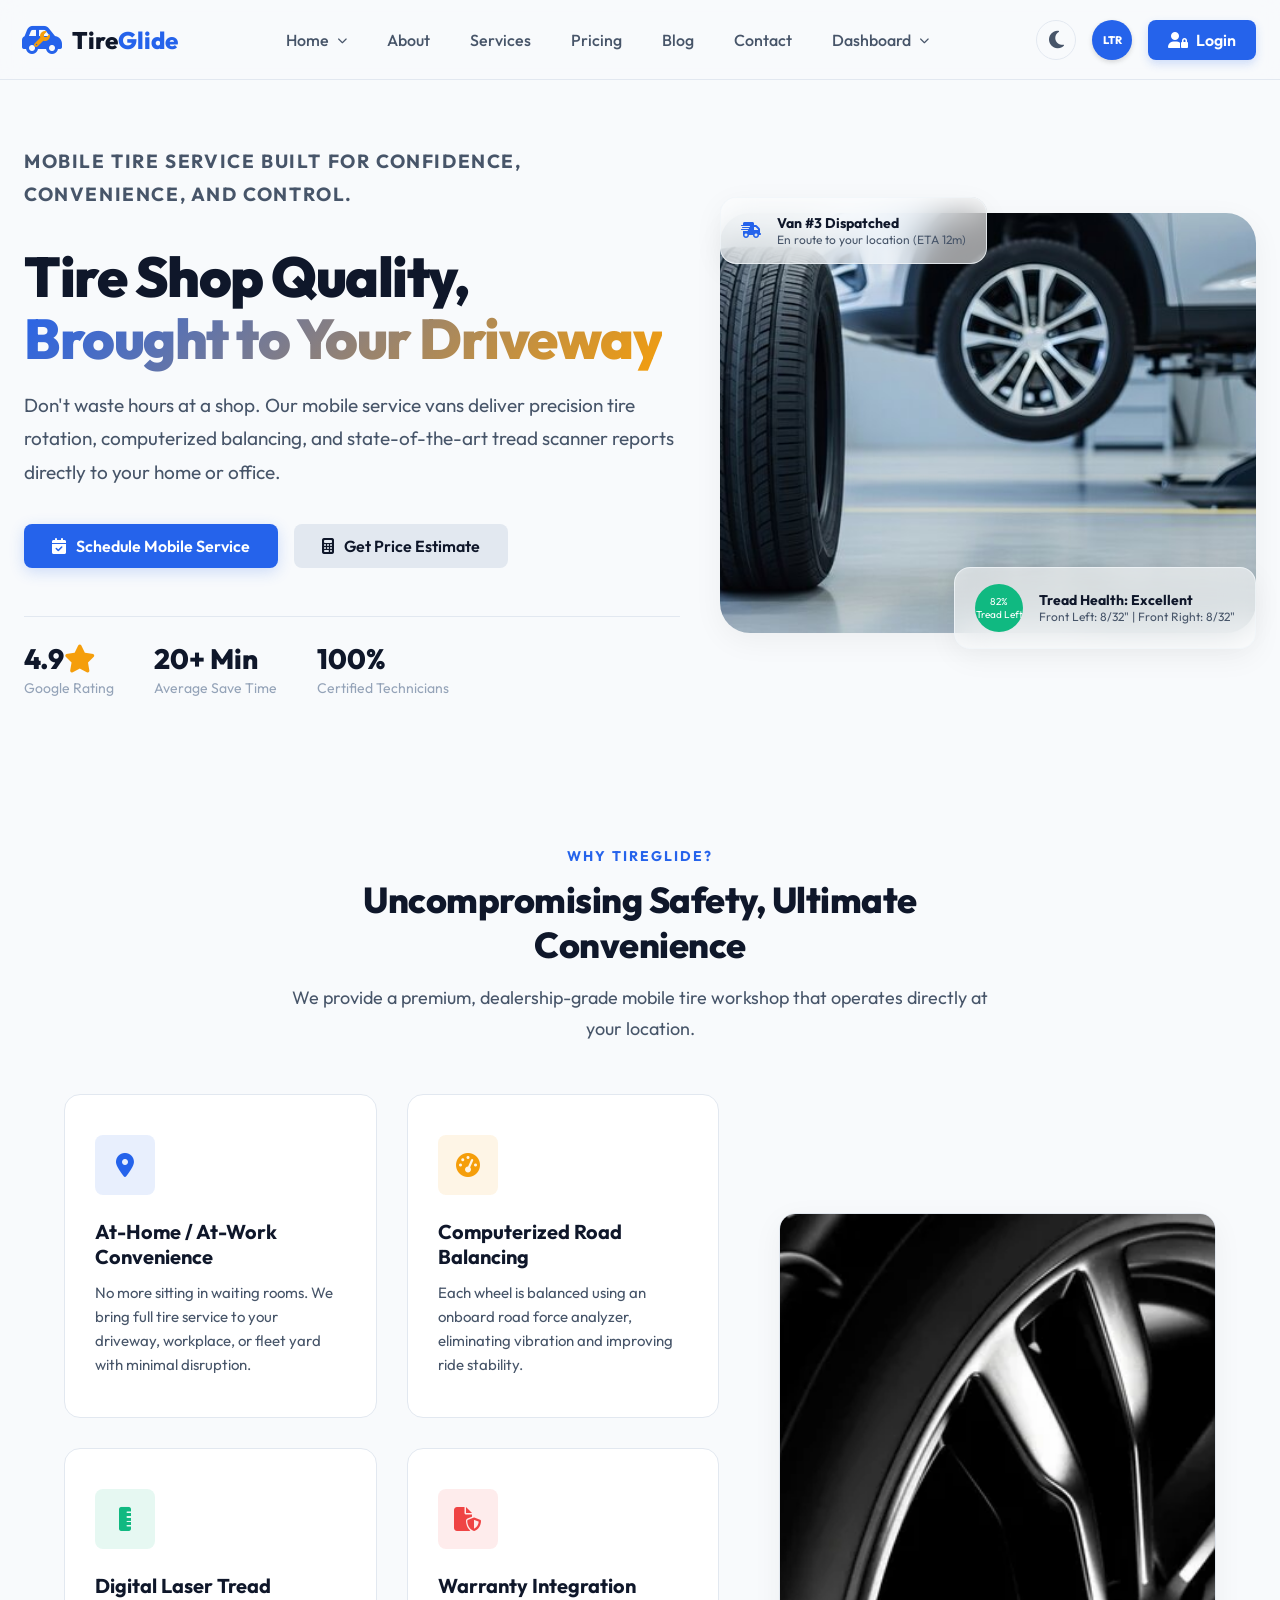
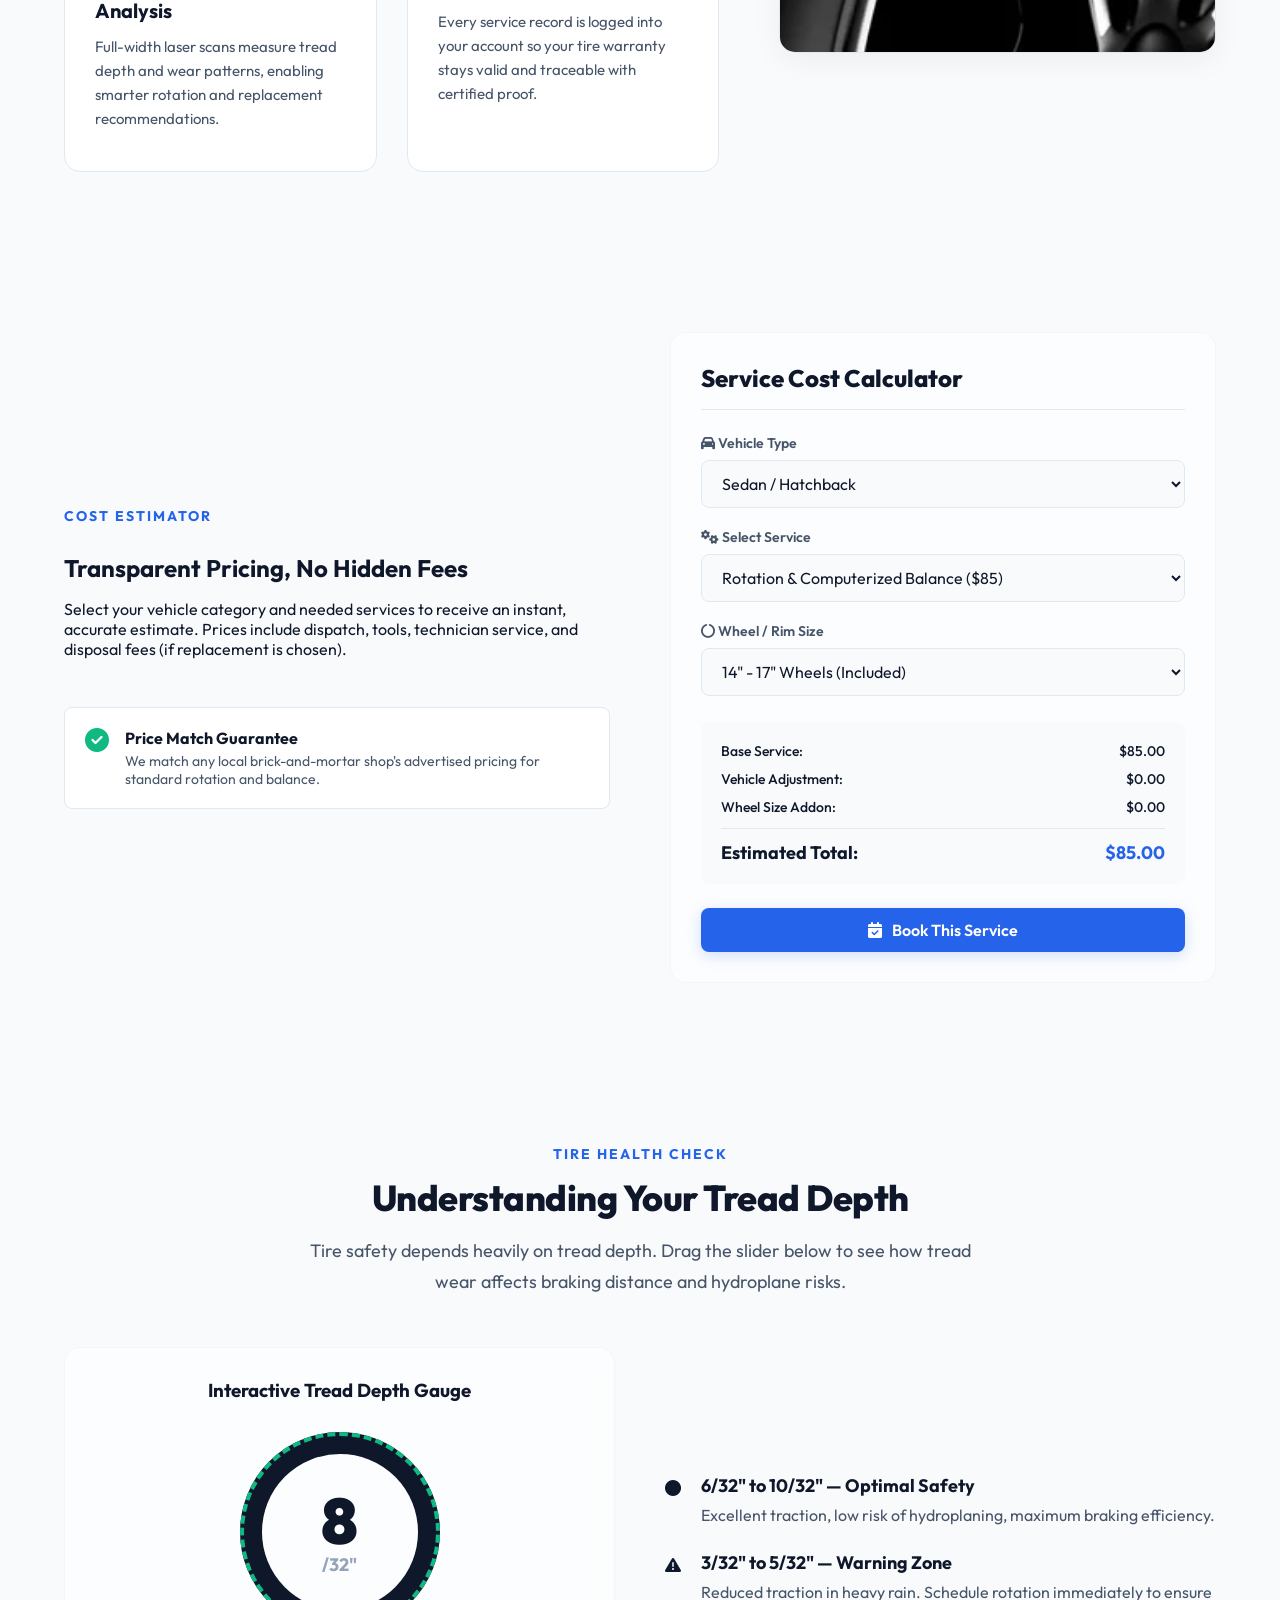
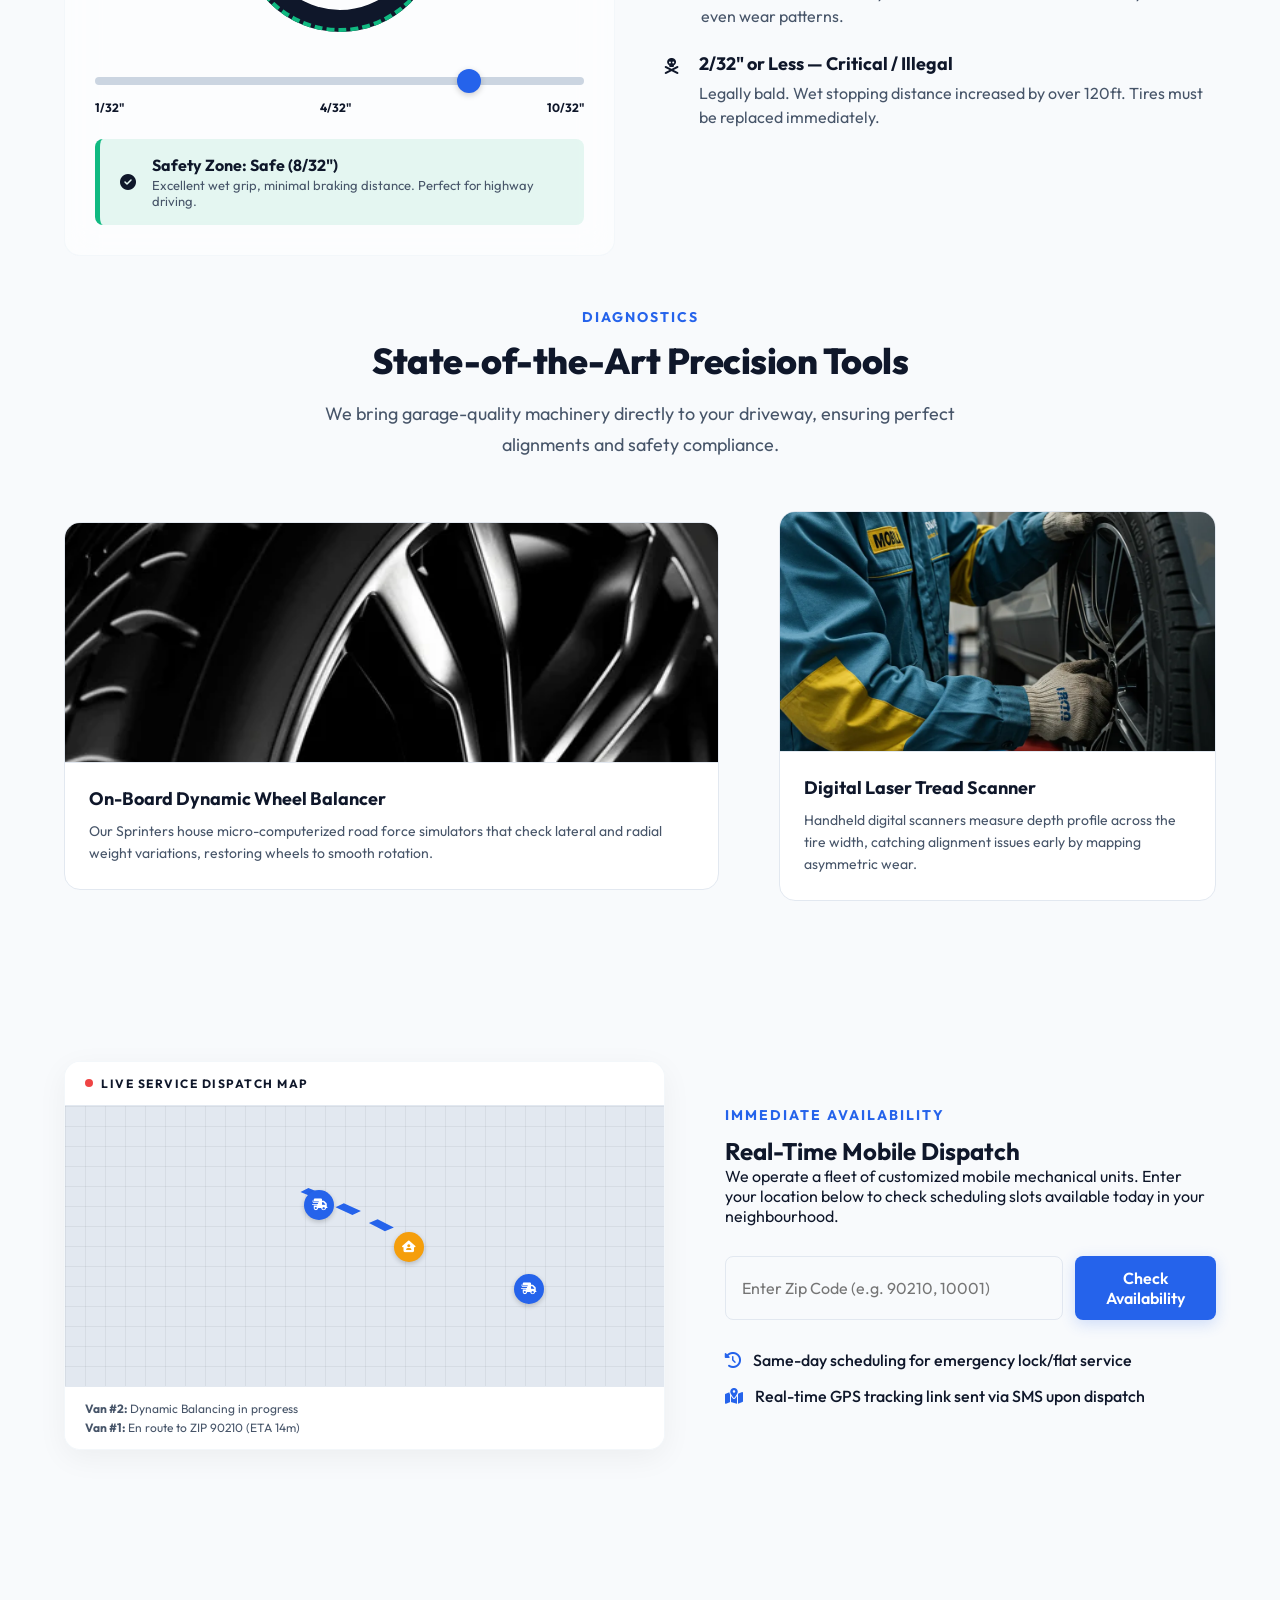
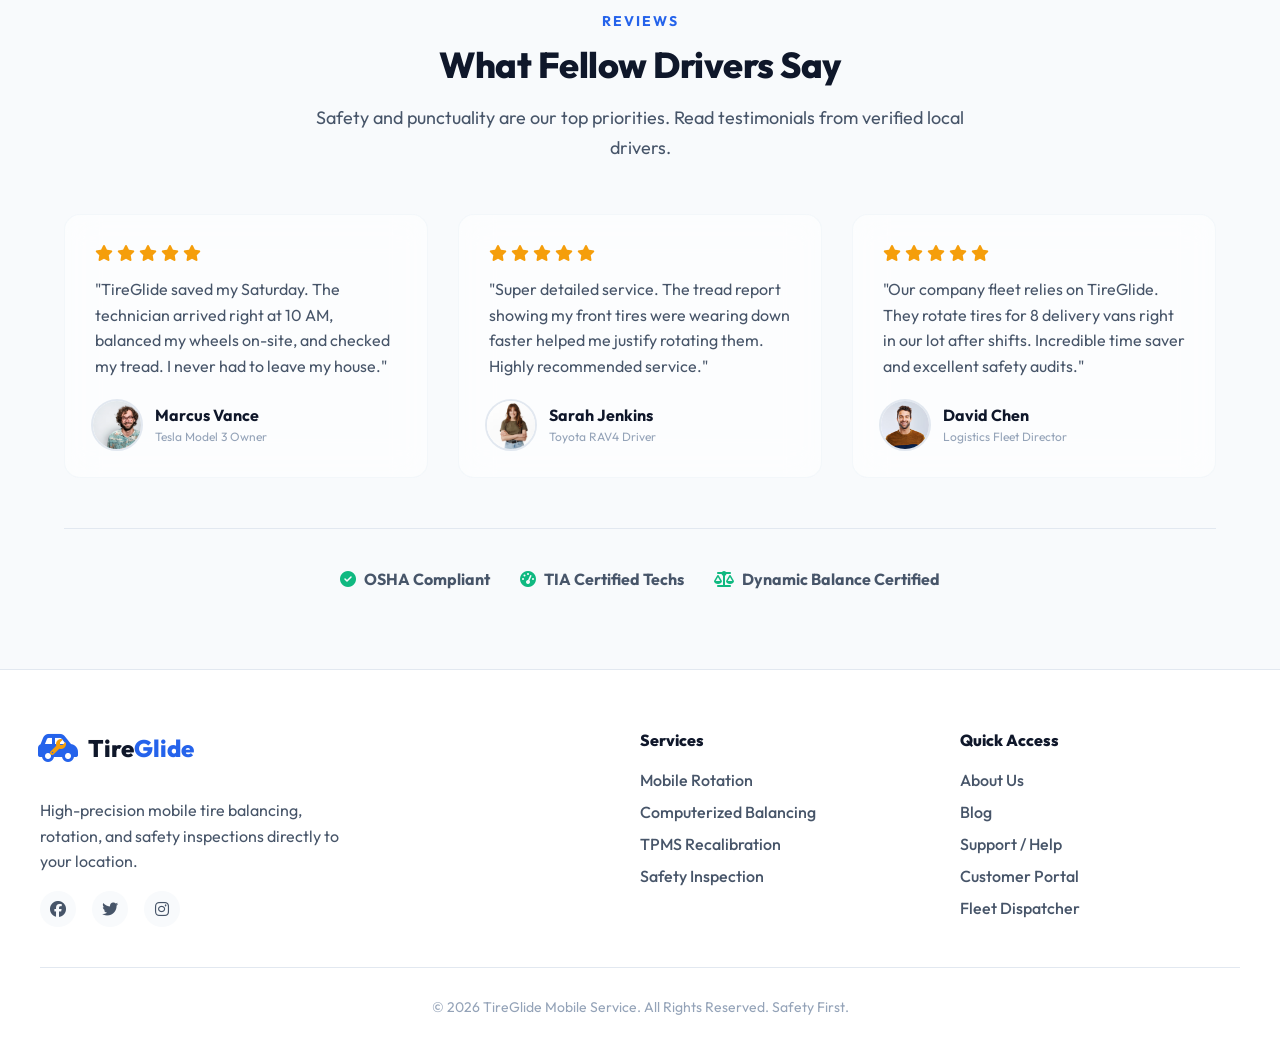
==== commit 6f5bd57e: "jjjj" ====
--- a/index.html
+++ b/index.html
@@ -67,6 +67,12 @@
                     <li class="nav-item">
                         <a href="#" class="nav-link active-view-trigger" data-target="pricing-view">
                             <span>Pricing</span>
+                        </a>
+                    </li>
+                    <!-- Blog -->
+                    <li class="nav-item">
+                        <a href="#" class="nav-link active-view-trigger" data-target="blog-view">
+                            <span>Blog</span>
                         </a>
                     </li>
                     <!-- Contact -->
@@ -550,6 +556,7 @@
                         <h4>Quick Access</h4>
                         <ul>
                             <li><a href="#" class="active-view-trigger" data-target="about-view">About Us</a></li>
+                            <li><a href="#" class="active-view-trigger" data-target="blog-view">Blog</a></li>
                             <li><a href="#" class="active-view-trigger" data-target="contact-view">Support / Help</a></li>
                             <li><a href="#" class="active-view-trigger" data-target="user-dashboard-view">Customer Portal</a></li>
                             <li><a href="#" class="active-view-trigger" data-target="admin-dashboard-view">Fleet Dispatcher</a></li>
@@ -637,11 +644,13 @@
 
             <!-- H2-Section 3: Fleet Van Showcase -->
             <section class="section fleet-showcase">
+                <div class="section-header">
+                    <span class="sub-title">Our Workshop on Wheels</span>
+                    <h2>Mobile Tire Service Built for Precision</h2>
+                    <p>Our vans are custom mobile labs that bring dealership-grade balance, tread scanning, and certified safety checks directly to your location.</p>
+                </div>
                 <div class="showcase-container medium-image-layout">
                     <div class="showcase-text">
-                        <span class="sub-title">Our Workshop on Wheels</span>
-                        <h2>Mobile Tire Service Built for Precision</h2>
-                        <p>Our vans are custom mobile labs that bring dealership-grade balance, tread scanning, and certified safety checks directly to your location.</p>
                         <ul class="specs-list">
                             <li><i class="fa-solid fa-microchip text-amber"></i> Computerized road-force balancing for vibration-free handling.</li>
                             <li><i class="fa-solid fa-compress text-amber"></i> Touch-free tire mounting safeguards alloy wheels.</li>
@@ -849,6 +858,7 @@
                         <h4>Quick Access</h4>
                         <ul>
                             <li><a href="#" class="active-view-trigger" data-target="about-view">About Us</a></li>
+                            <li><a href="#" class="active-view-trigger" data-target="blog-view">Blog</a></li>
                             <li><a href="#" class="active-view-trigger" data-target="contact-view">Support / Help</a></li>
                             <li><a href="#" class="active-view-trigger" data-target="user-dashboard-view">Customer Portal</a></li>
                             <li><a href="#" class="active-view-trigger" data-target="admin-dashboard-view">Fleet Dispatcher</a></li>
@@ -987,6 +997,7 @@
                         <h4>Quick Access</h4>
                         <ul>
                             <li><a href="#" class="active-view-trigger" data-target="about-view">About Us</a></li>
+                            <li><a href="#" class="active-view-trigger" data-target="blog-view">Blog</a></li>
                             <li><a href="#" class="active-view-trigger" data-target="contact-view">Support / Help</a></li>
                             <li><a href="#" class="active-view-trigger" data-target="user-dashboard-view">Customer Portal</a></li>
                             <li><a href="#" class="active-view-trigger" data-target="admin-dashboard-view">Fleet Dispatcher</a></li>
@@ -1173,6 +1184,7 @@
                         <h4>Quick Access</h4>
                         <ul>
                             <li><a href="#" class="active-view-trigger" data-target="about-view">About Us</a></li>
+                            <li><a href="#" class="active-view-trigger" data-target="blog-view">Blog</a></li>
                             <li><a href="#" class="active-view-trigger" data-target="contact-view">Support / Help</a></li>
                             <li><a href="#" class="active-view-trigger" data-target="user-dashboard-view">Customer Portal</a></li>
                             <li><a href="#" class="active-view-trigger" data-target="admin-dashboard-view">Fleet Dispatcher</a></li>
@@ -1236,6 +1248,308 @@
                     </div>
                 </div>
             </section>
+
+            <!-- Pricing Section 2: Add-On Services -->
+            <section class="section pricing-addons-section">
+                <div class="section-header">
+                    <span class="sub-title">Optional Extras</span>
+                    <h2>Service Add-Ons & Upgrades</h2>
+                    <p>Enhance any base package with these à-la-carte additions at checkout.</p>
+                </div>
+                <div class="addons-table-wrapper glass">
+                    <table class="addons-table">
+                        <thead>
+                            <tr>
+                                <th>Add-On Service</th>
+                                <th>Description</th>
+                                <th>Sedan</th>
+                                <th>SUV / Truck</th>
+                                <th>Availability</th>
+                            </tr>
+                        </thead>
+                        <tbody>
+                            <tr>
+                                <td><strong>18"–20" Wheel Upcharge</strong></td>
+                                <td>Additional handling fee for larger rim sizing requiring extended tooling time</td>
+                                <td class="price-cell">+$15</td>
+                                <td class="price-cell">+$15</td>
+                                <td><span class="avail-badge green">All Packages</span></td>
+                            </tr>
+                            <tr>
+                                <td><strong>21"+ Specialty Wheels</strong></td>
+                                <td>Premium alloy-safe mounting and balancing for oversized or custom rims</td>
+                                <td class="price-cell">+$30</td>
+                                <td class="price-cell">+$30</td>
+                                <td><span class="avail-badge green">All Packages</span></td>
+                            </tr>
+                            <tr>
+                                <td><strong>TPMS Sensor Recalibration</strong></td>
+                                <td>Wireless reprogramming of all four tire pressure monitoring sensors after a swap</td>
+                                <td class="price-cell">+$25</td>
+                                <td class="price-cell">+$30</td>
+                                <td><span class="avail-badge blue">Rotation+</span></td>
+                            </tr>
+                            <tr>
+                                <td><strong>Nitrogen Inflation</strong></td>
+                                <td>Inflate all four tires with nitrogen for more stable pressure over temperature changes</td>
+                                <td class="price-cell">+$20</td>
+                                <td class="price-cell">+$25</td>
+                                <td><span class="avail-badge green">All Packages</span></td>
+                            </tr>
+                            <tr>
+                                <td><strong>Lug Nut Replacement Set</strong></td>
+                                <td>Replace corroded or stripped lug nuts with OEM-spec hardware on-site</td>
+                                <td class="price-cell">+$35</td>
+                                <td class="price-cell">+$45</td>
+                                <td><span class="avail-badge blue">Rotation+</span></td>
+                            </tr>
+                            <tr>
+                                <td><strong>Laser Tread Depth Report</strong></td>
+                                <td>Detailed PDF wear profile for all four tires — emailed + saved to customer portal</td>
+                                <td class="price-cell">+$15</td>
+                                <td class="price-cell">+$15</td>
+                                <td><span class="avail-badge amber">Balance Only</span></td>
+                            </tr>
+                            <tr>
+                                <td><strong>Same-Day Priority Dispatch</strong></td>
+                                <td>Guaranteed same-day scheduling slot with priority van assignment</td>
+                                <td class="price-cell">+$20</td>
+                                <td class="price-cell">+$20</td>
+                                <td><span class="avail-badge green">All Packages</span></td>
+                            </tr>
+                        </tbody>
+                    </table>
+                </div>
+            </section>
+
+            <!-- Pricing Section 3: Fleet Pricing -->
+            <section class="section pricing-fleet-section">
+                <div class="grid-2col">
+                    <div class="story-text">
+                        <span class="sub-title">Fleet Accounts</span>
+                        <h2>Volume Pricing for Business Fleets</h2>
+                        <p>Businesses running 3 or more vehicles can qualify for our Fleet Account program — combining priority dispatch, automated scheduling, and significant per-vehicle discounts.</p>
+                        <div class="fleet-tiers-list">
+                            <div class="fleet-tier-row">
+                                <div class="fleet-tier-badge bronze">Starter</div>
+                                <div class="fleet-tier-info">
+                                    <strong>3 – 9 vehicles</strong>
+                                    <span>10% off all service packages + dedicated account line</span>
+                                </div>
+                            </div>
+                            <div class="fleet-tier-row">
+                                <div class="fleet-tier-badge silver">Business</div>
+                                <div class="fleet-tier-info">
+                                    <strong>10 – 24 vehicles</strong>
+                                    <span>20% off all services + automated rotation reminders + monthly billing</span>
+                                </div>
+                            </div>
+                            <div class="fleet-tier-row">
+                                <div class="fleet-tier-badge gold">Enterprise</div>
+                                <div class="fleet-tier-info">
+                                    <strong>25+ vehicles</strong>
+                                    <span>Custom rates + on-site fleet day scheduling + dedicated technician team</span>
+                                </div>
+                            </div>
+                        </div>
+                        <button class="btn btn-primary" style="margin-top: 8px;">
+                            <i class="fa-solid fa-building"></i> Request Fleet Quote
+                        </button>
+                    </div>
+                    <div class="story-image-container">
+                        <img class="section-featured-image" src="m9.jpg" alt="Fleet account vehicles lined up for mobile tire service">
+                    </div>
+                </div>
+            </section>
+
+            <!-- Pricing Section 4: Package Comparison Table -->
+            <section class="section pricing-comparison-section">
+                <div class="section-header">
+                    <span class="sub-title">Side-by-Side</span>
+                    <h2>Compare All Packages at a Glance</h2>
+                    <p>Not sure which plan fits your needs? Use this breakdown to pick the right service level.</p>
+                </div>
+                <div class="comparison-table-wrapper glass">
+                    <table class="comparison-table">
+                        <thead>
+                            <tr>
+                                <th>Feature</th>
+                                <th class="col-basic">
+                                    <div class="col-label">Standard<br><span>$45</span></div>
+                                </th>
+                                <th class="col-recommended">
+                                    <div class="recommended-tag">Most Popular</div>
+                                    <div class="col-label">Rotation + Balance<br><span>$85</span></div>
+                                </th>
+                                <th class="col-premium">
+                                    <div class="col-label">Fleet Bundle<br><span>$120</span></div>
+                                </th>
+                            </tr>
+                        </thead>
+                        <tbody>
+                            <tr>
+                                <td>4-Tire Rotation</td>
+                                <td><i class="fa-solid fa-check text-green"></i></td>
+                                <td><i class="fa-solid fa-check text-green"></i></td>
+                                <td><i class="fa-solid fa-check text-green"></i></td>
+                            </tr>
+                            <tr>
+                                <td>Computerized Dynamic Balancing</td>
+                                <td><i class="fa-solid fa-xmark text-red"></i></td>
+                                <td><i class="fa-solid fa-check text-green"></i></td>
+                                <td><i class="fa-solid fa-check text-green"></i></td>
+                            </tr>
+                            <tr>
+                                <td>TPMS Pressure Recalibration</td>
+                                <td><i class="fa-solid fa-xmark text-red"></i></td>
+                                <td><i class="fa-solid fa-check text-green"></i></td>
+                                <td><i class="fa-solid fa-check text-green"></i></td>
+                            </tr>
+                            <tr>
+                                <td>Laser Tread Depth Report</td>
+                                <td><i class="fa-solid fa-xmark text-red"></i></td>
+                                <td><i class="fa-solid fa-xmark text-red"></i></td>
+                                <td><i class="fa-solid fa-check text-green"></i></td>
+                            </tr>
+                            <tr>
+                                <td>Warranty Documentation PDF</td>
+                                <td><i class="fa-solid fa-xmark text-red"></i></td>
+                                <td><i class="fa-solid fa-xmark text-red"></i></td>
+                                <td><i class="fa-solid fa-check text-green"></i></td>
+                            </tr>
+                            <tr>
+                                <td>Priority Same-Day Dispatch</td>
+                                <td><i class="fa-solid fa-xmark text-red"></i></td>
+                                <td><i class="fa-solid fa-xmark text-red"></i></td>
+                                <td><i class="fa-solid fa-check text-green"></i></td>
+                            </tr>
+                            <tr>
+                                <td>Digital Service Log</td>
+                                <td><i class="fa-solid fa-check text-green"></i></td>
+                                <td><i class="fa-solid fa-check text-green"></i></td>
+                                <td><i class="fa-solid fa-check text-green"></i></td>
+                            </tr>
+                            <tr>
+                                <td>Up to 4 vehicles per appointment</td>
+                                <td><i class="fa-solid fa-xmark text-red"></i></td>
+                                <td><i class="fa-solid fa-xmark text-red"></i></td>
+                                <td><i class="fa-solid fa-check text-green"></i></td>
+                            </tr>
+                            <tr class="cta-row">
+                                <td></td>
+                                <td>
+                                    <button class="btn btn-secondary btn-block active-view-trigger" data-target="user-dashboard-view">Book</button>
+                                </td>
+                                <td>
+                                    <button class="btn btn-primary btn-block active-view-trigger" data-target="user-dashboard-view">Book</button>
+                                </td>
+                                <td>
+                                    <button class="btn btn-secondary btn-block active-view-trigger" data-target="user-dashboard-view">Book</button>
+                                </td>
+                            </tr>
+                        </tbody>
+                    </table>
+                </div>
+            </section>
+
+            <!-- Pricing Section 5: Pricing FAQ Accordion -->
+            <section class="section pricing-faq-section">
+                <div class="section-header">
+                    <span class="sub-title">Pricing Questions</span>
+                    <h2>Common Pricing Questions</h2>
+                    <p>Clear answers to the most common billing and pricing queries.</p>
+                </div>
+                <div class="accordion" id="pricing-faq-accordion">
+                    <div class="accordion-item glass">
+                        <button class="accordion-trigger" aria-expanded="false">
+                            <span>Are there any hidden fees or travel charges?</span>
+                            <i class="fa-solid fa-chevron-down accordion-icon"></i>
+                        </button>
+                        <div class="accordion-body">
+                            <p>No. Every quote includes dispatch, tools, technician time, and disposal fees where applicable. The only additions are optional add-ons you select at booking, and our listed vehicle-type multipliers.</p>
+                        </div>
+                    </div>
+                    <div class="accordion-item glass">
+                        <button class="accordion-trigger" aria-expanded="false">
+                            <span>Does the price change based on my location?</span>
+                            <i class="fa-solid fa-chevron-down accordion-icon"></i>
+                        </button>
+                        <div class="accordion-body">
+                            <p>Standard pricing applies within our normal service radius. Customers located just outside the standard coverage boundary may incur a small geographic surcharge — our dispatcher will confirm this before finalizing your booking.</p>
+                        </div>
+                    </div>
+                    <div class="accordion-item glass">
+                        <button class="accordion-trigger" aria-expanded="false">
+                            <span>Is there a price match guarantee?</span>
+                            <i class="fa-solid fa-chevron-down accordion-icon"></i>
+                        </button>
+                        <div class="accordion-body">
+                            <p>Yes. We match any local brick-and-mortar shop's advertised price for standard tire rotation and dynamic balancing. Simply show us the competitor's current advertised rate and we'll honor it.</p>
+                        </div>
+                    </div>
+                    <div class="accordion-item glass">
+                        <button class="accordion-trigger" aria-expanded="false">
+                            <span>When am I charged — at booking or after service?</span>
+                            <i class="fa-solid fa-chevron-down accordion-icon"></i>
+                        </button>
+                        <div class="accordion-body">
+                            <p>Payment is collected digitally after the technician completes the service and you confirm satisfaction. A pre-authorization hold may be placed at booking to confirm card validity, but the full charge only processes on job completion.</p>
+                        </div>
+                    </div>
+                    <div class="accordion-item glass">
+                        <button class="accordion-trigger" aria-expanded="false">
+                            <span>Can I get an invoice for business expense reporting?</span>
+                            <i class="fa-solid fa-chevron-down accordion-icon"></i>
+                        </button>
+                        <div class="accordion-body">
+                            <p>Absolutely. A detailed invoice is automatically generated and emailed to you after every service, and a PDF copy is stored in your Customer Dashboard for download at any time.</p>
+                        </div>
+                    </div>
+                </div>
+            </section>
+
+            <!-- Pricing Footer -->
+            <footer class="footer-section">
+                <div class="footer-grid">
+                    <div class="footer-brand">
+                        <div class="logo-container" style="margin-bottom: 16px;">
+                            <div class="logo-icon-wrapper">
+                                <i class="fa-solid fa-car-side logo-icon"></i>
+                                <i class="fa-solid fa-wrench spinning-gear"></i>
+                            </div>
+                            <span class="logo-text">Tire<span class="highlight">Glide</span></span>
+                        </div>
+                        <p>High-precision mobile tire balancing, rotation, and safety inspections directly to your location.</p>
+                        <div class="social-icons">
+                            <a href="#" aria-label="Facebook"><i class="fa-brands fa-facebook"></i></a>
+                            <a href="#" aria-label="Twitter"><i class="fa-brands fa-twitter"></i></a>
+                            <a href="#" aria-label="Instagram"><i class="fa-brands fa-instagram"></i></a>
+                        </div>
+                    </div>
+                    <div class="footer-links">
+                        <h4>Services</h4>
+                        <ul>
+                            <li><a href="#" class="active-view-trigger" data-target="services-view">Mobile Rotation</a></li>
+                            <li><a href="#" class="active-view-trigger" data-target="services-view">Computerized Balancing</a></li>
+                            <li><a href="#" class="active-view-trigger" data-target="services-view">TPMS Recalibration</a></li>
+                            <li><a href="#" class="active-view-trigger" data-target="services-view">Safety Inspection</a></li>
+                        </ul>
+                    </div>
+                    <div class="footer-links">
+                        <h4>Quick Access</h4>
+                        <ul>
+                            <li><a href="#" class="active-view-trigger" data-target="about-view">About Us</a></li>
+                            <li><a href="#" class="active-view-trigger" data-target="blog-view">Blog</a></li>
+                            <li><a href="#" class="active-view-trigger" data-target="contact-view">Support / Help</a></li>
+                            <li><a href="#" class="active-view-trigger" data-target="user-dashboard-view">Customer Portal</a></li>
+                            <li><a href="#" class="active-view-trigger" data-target="admin-dashboard-view">Fleet Dispatcher</a></li>
+                        </ul>
+                    </div>
+                </div>
+                <div class="footer-bottom">
+                    <p>&copy; 2026 TireGlide Mobile Service. All Rights Reserved. Safety First.</p>
+                </div>
+            </footer>
         </section>
 
         <!-- ==================== VIEW 5: CONTACT ==================== -->
@@ -1297,22 +1611,83 @@
             </section>
 
             <section class="section faq-section">
-                <div class="faq-grid">
-                    <div class="faq-card glass">
-                        <h3>Do you service all vehicle types?</h3>
-                        <p>Yes — we support sedans, hatchbacks, SUVs, light trucks, and commercial vans with custom mobile units and tire-specific balancing equipment.</p>
-                    </div>
-                    <div class="faq-card glass">
-                        <h3>How long does the mobile tire service take?</h3>
-                        <p>Most tire rotations and digital balancing appointments are completed in 35–45 minutes, depending on wheel size and vehicle drivetrain.</p>
-                    </div>
-                    <div class="faq-card glass">
-                        <h3>Can I book service outside normal coverage zones?</h3>
-                        <p>If you are just outside our standard range, contact dispatch and we can sometimes route a custom van for an additional geographic service fee.</p>
-                    </div>
-                    <div class="faq-card glass">
-                        <h3>How is warranty documentation handled?</h3>
-                        <p>Every service includes a certified digital record uploaded to your account, preserving warranty status for most major tire manufacturers.</p>
+                <div class="section-header">
+                    <span class="sub-title">FAQ</span>
+                    <h2>Frequently Asked Questions</h2>
+                    <p>Everything you need to know about our mobile tire service.</p>
+                </div>
+                <div class="accordion" id="contact-faq-accordion">
+                    <div class="accordion-item glass">
+                        <button class="accordion-trigger" aria-expanded="false">
+                            <span>Do you service all vehicle types?</span>
+                            <i class="fa-solid fa-chevron-down accordion-icon"></i>
+                        </button>
+                        <div class="accordion-body">
+                            <p>Yes — we support sedans, hatchbacks, SUVs, light trucks, and commercial vans with custom mobile units and tire-specific balancing equipment.</p>
+                        </div>
+                    </div>
+                    <div class="accordion-item glass">
+                        <button class="accordion-trigger" aria-expanded="false">
+                            <span>How long does the mobile tire service take?</span>
+                            <i class="fa-solid fa-chevron-down accordion-icon"></i>
+                        </button>
+                        <div class="accordion-body">
+                            <p>Most tire rotations and digital balancing appointments are completed in 35–45 minutes, depending on wheel size and vehicle drivetrain.</p>
+                        </div>
+                    </div>
+                    <div class="accordion-item glass">
+                        <button class="accordion-trigger" aria-expanded="false">
+                            <span>Can I book service outside normal coverage zones?</span>
+                            <i class="fa-solid fa-chevron-down accordion-icon"></i>
+                        </button>
+                        <div class="accordion-body">
+                            <p>If you are just outside our standard range, contact dispatch and we can sometimes route a custom van for an additional geographic service fee.</p>
+                        </div>
+                    </div>
+                    <div class="accordion-item glass">
+                        <button class="accordion-trigger" aria-expanded="false">
+                            <span>How is warranty documentation handled?</span>
+                            <i class="fa-solid fa-chevron-down accordion-icon"></i>
+                        </button>
+                        <div class="accordion-body">
+                            <p>Every service includes a certified digital record uploaded to your account, preserving warranty status for most major tire manufacturers.</p>
+                        </div>
+                    </div>
+                    <div class="accordion-item glass">
+                        <button class="accordion-trigger" aria-expanded="false">
+                            <span>Do I need to be present during the service?</span>
+                            <i class="fa-solid fa-chevron-down accordion-icon"></i>
+                        </button>
+                        <div class="accordion-body">
+                            <p>We recommend being available at the start and end of the appointment, but our technicians can often complete the service independently if vehicle access has been arranged in advance.</p>
+                        </div>
+                    </div>
+                    <div class="accordion-item glass">
+                        <button class="accordion-trigger" aria-expanded="false">
+                            <span>How do I track my service van in real time?</span>
+                            <i class="fa-solid fa-chevron-down accordion-icon"></i>
+                        </button>
+                        <div class="accordion-body">
+                            <p>Once your appointment is confirmed and a van is dispatched, you receive an SMS with a live GPS tracking link. You can also monitor progress directly from your Customer Dashboard under the "Track Service Van" panel.</p>
+                        </div>
+                    </div>
+                    <div class="accordion-item glass">
+                        <button class="accordion-trigger" aria-expanded="false">
+                            <span>Can I reschedule or cancel a booked appointment?</span>
+                            <i class="fa-solid fa-chevron-down accordion-icon"></i>
+                        </button>
+                        <div class="accordion-body">
+                            <p>Yes. You can reschedule or cancel any appointment up to 2 hours before the scheduled time directly from your Customer Dashboard or by calling our dispatch hotline.</p>
+                        </div>
+                    </div>
+                    <div class="accordion-item glass">
+                        <button class="accordion-trigger" aria-expanded="false">
+                            <span>What payment methods do you accept?</span>
+                            <i class="fa-solid fa-chevron-down accordion-icon"></i>
+                        </button>
+                        <div class="accordion-body">
+                            <p>We accept all major credit and debit cards, Apple Pay, Google Pay, and ACH bank transfers for fleet accounts. Payment is collected digitally at job completion through your customer portal.</p>
+                        </div>
                     </div>
                 </div>
             </section>
@@ -1403,6 +1778,7 @@
                         <h4>Quick Access</h4>
                         <ul>
                             <li><a href="#" class="active-view-trigger" data-target="about-view">About Us</a></li>
+                            <li><a href="#" class="active-view-trigger" data-target="blog-view">Blog</a></li>
                             <li><a href="#" class="active-view-trigger" data-target="contact-view">Support / Help</a></li>
                             <li><a href="#" class="active-view-trigger" data-target="user-dashboard-view">Customer Portal</a></li>
                             <li><a href="#" class="active-view-trigger" data-target="admin-dashboard-view">Fleet Dispatcher</a></li>
@@ -2137,6 +2513,248 @@
             </div>
         </section>
 
+
+        <!-- ==================== VIEW 9: BLOG ==================== -->
+        <section id="blog-view" class="app-view">
+            <div class="view-header" style="background-image: url('m14.jpg');">
+                <div class="view-header-container">
+                    <h1 class="gradient-text">TireGlide Blog</h1>
+                    <p>Expert tire care tips, mobile service insights, and the latest automotive safety news.</p>
+                </div>
+            </div>
+
+            <!-- Featured Post Section -->
+            <section class="section blog-featured-section">
+                <div class="blog-featured-card glass">
+                    <div class="featured-image-container">
+                        <img src="m15.jpg" alt="Featured blog post image" class="featured-blog-image">
+                        <div class="featured-badge">Featured Post</div>
+                    </div>
+                    <div class="featured-content">
+                        <div class="blog-meta">
+                            <span class="blog-category safety">Safety</span>
+                            <span class="blog-date"><i class="fa-solid fa-calendar-days"></i> March 15, 2026</span>
+                            <span class="blog-read-time"><i class="fa-solid fa-clock"></i> 8 min read</span>
+                        </div>
+                        <h2>How Tread Depth Affects Your Stopping Distance in Wet Conditions</h2>
+                        <p>Tire tread depth is one of the most critical factors affecting vehicle safety, especially in wet conditions. Learn how even small reductions in tread depth can dramatically increase your stopping distance and hydroplaning risk.</p>
+                        <a href="#" class="btn btn-primary">Read Full Article <i class="fa-solid fa-arrow-right"></i></a>
+                    </div>
+                </div>
+            </section>
+
+            <!-- Blog Posts Grid -->
+            <section class="section blog-posts-section">
+                <div class="section-header">
+                    <span class="sub-title">Latest Articles</span>
+                    <h2>Stay Informed on Tire Care & Mobile Service</h2>
+                </div>
+                
+                <div class="blog-grid">
+                    <!-- Article 1 -->
+                    <article class="blog-card glass">
+                        <div class="blog-card-image">
+                            <img src="m16.jpg" alt="Tire rotation patterns explained">
+                            <span class="blog-category-badge maintenance">Maintenance</span>
+                        </div>
+                        <div class="blog-card-content">
+                            <div class="blog-meta-small">
+                                <span><i class="fa-solid fa-calendar"></i> Mar 10, 2026</span>
+                                <span><i class="fa-solid fa-clock"></i> 6 min</span>
+                            </div>
+                            <h3>Understanding Tire Rotation Patterns: FWD vs RWD vs AWD</h3>
+                            <p>Different drivetrains require specific rotation patterns. Discover why your Tesla's AWD system needs a different approach than your old Honda Civic.</p>
+                            <a href="#" class="blog-read-link">Read More <i class="fa-solid fa-arrow-right"></i></a>
+                        </div>
+                    </article>
+
+                    <!-- Article 2 -->
+                    <article class="blog-card glass">
+                        <div class="blog-card-image">
+                            <img src="m12.webp" alt="Mobile tire balancing technology">
+                            <span class="blog-category-badge technology">Technology</span>
+                        </div>
+                        <div class="blog-card-content">
+                            <div class="blog-meta-small">
+                                <span><i class="fa-solid fa-calendar"></i> Mar 5, 2026</span>
+                                <span><i class="fa-solid fa-clock"></i> 5 min</span>
+                            </div>
+                            <h3>Road Force Balancing vs Traditional Balancing: What's The Difference?</h3>
+                            <p>Our mobile vans use computerized road force balancing to eliminate vibrations that traditional spin balancing can't detect.</p>
+                            <a href="#" class="blog-read-link">Read More <i class="fa-solid fa-arrow-right"></i></a>
+                        </div>
+                    </article>
+
+                    <!-- Article 3 -->
+                    <article class="blog-card glass">
+                        <div class="blog-card-image">
+                            <img src="m13.webp" alt="TPMS sensor guide">
+                            <span class="blog-category-badge guide">Guide</span>
+                        </div>
+                        <div class="blog-card-content">
+                            <div class="blog-meta-small">
+                                <span><i class="fa-solid fa-calendar"></i> Feb 28, 2026</span>
+                                <span><i class="fa-solid fa-clock"></i> 7 min</span>
+                            </div>
+                            <h3>TPMS Warning Light: What It Means and Why You Shouldn't Ignore It</h3>
+                            <p>That dashboard light isn't just a suggestion. Learn why tire pressure monitoring is mandatory and how we diagnose TPMS issues on-site.</p>
+                            <a href="#" class="blog-read-link">Read More <i class="fa-solid fa-arrow-right"></i></a>
+                        </div>
+                    </article>
+
+                    <!-- Article 4 -->
+                    <article class="blog-card glass">
+                        <div class="blog-card-image">
+                            <img src="m19.webp" alt="Seasonal tire storage tips">
+                            <span class="blog-category-badge seasonal">Seasonal</span>
+                        </div>
+                        <div class="blog-card-content">
+                            <div class="blog-meta-small">
+                                <span><i class="fa-solid fa-calendar"></i> Feb 20, 2026</span>
+                                <span><i class="fa-solid fa-clock"></i> 4 min</span>
+                            </div>
+                            <h3>How to Store Winter Tires During Summer Months</h3>
+                            <p>Proper off-season storage can extend tire life by years. Here's our complete guide to climate-controlled tire storage and seasonal swaps.</p>
+                            <a href="#" class="blog-read-link">Read More <i class="fa-solid fa-arrow-right"></i></a>
+                        </div>
+                    </article>
+
+                    <!-- Article 5 -->
+                    <article class="blog-card glass">
+                        <div class="blog-card-image">
+                            <img src="m6.jpg" alt="Mobile service benefits">
+                            <span class="blog-category-badge tips">Tips</span>
+                        </div>
+                        <div class="blog-card-content">
+                            <div class="blog-meta-small">
+                                <span><i class="fa-solid fa-calendar"></i> Feb 15, 2026</span>
+                                <span><i class="fa-solid fa-clock"></i> 5 min</span>
+                            </div>
+                            <h3>5 Signs Your Tires Need Immediate Rotation</h3>
+                            <p>Don't wait for the scheduled mileage. These visual and performance indicators mean it's time to rotate your tires now.</p>
+                            <a href="#" class="blog-read-link">Read More <i class="fa-solid fa-arrow-right"></i></a>
+                        </div>
+                    </article>
+
+                    <!-- Article 6 -->
+                    <article class="blog-card glass">
+                        <div class="blog-card-image">
+                            <img src="m7.jpg" alt="Warranty maintenance tips">
+                            <span class="blog-category-badge warranty">Warranty</span>
+                        </div>
+                        <div class="blog-card-content">
+                            <div class="blog-meta-small">
+                                <span><i class="fa-solid fa-calendar"></i> Feb 8, 2026</span>
+                                <span><i class="fa-solid fa-clock"></i> 6 min</span>
+                            </div>
+                            <h3>How Mobile Tire Service Keeps Your Warranty Valid</h3>
+                            <p>Certified documentation from mobile service providers is just as valid as brick-and-mortar shops. Here's how to protect your investment.</p>
+                            <a href="#" class="blog-read-link">Read More <i class="fa-solid fa-arrow-right"></i></a>
+                        </div>
+                    </article>
+                </div>
+
+                <!-- Load More Button -->
+                <div class="blog-load-more">
+                    <button class="btn btn-secondary" id="load-more-posts">
+                        <i class="fa-solid fa-plus"></i> Load More Articles
+                    </button>
+                </div>
+            </section>
+
+            <!-- Newsletter Signup Section -->
+            <section class="section blog-newsletter-section">
+                <div class="newsletter-card glass">
+                    <div class="newsletter-icon">
+                        <i class="fa-solid fa-envelope-open-text"></i>
+                    </div>
+                    <div class="newsletter-content">
+                        <h3>Get Tire Care Tips Delivered Monthly</h3>
+                        <p>Subscribe to receive expert maintenance advice, seasonal reminders, and exclusive mobile service discounts.</p>
+                    </div>
+                    <div class="newsletter-form">
+                        <form id="newsletter-signup-form" onsubmit="event.preventDefault();">
+                            <div class="newsletter-input-group">
+                                <input type="email" class="form-input" placeholder="Enter your email address" required>
+                                <button type="submit" class="btn btn-primary">Subscribe</button>
+                            </div>
+                        </form>
+                        <p class="newsletter-privacy">We respect your privacy. Unsubscribe anytime.</p>
+                    </div>
+                </div>
+            </section>
+
+            <!-- Blog Categories Filter (Optional Enhancement) -->
+            <section class="section blog-categories-section">
+                <div class="section-header">
+                    <h3>Browse by Category</h3>
+                </div>
+                <div class="categories-grid">
+                    <a href="#" class="category-chip" data-category="all">
+                        <i class="fa-solid fa-grip"></i> All Posts
+                    </a>
+                    <a href="#" class="category-chip" data-category="safety">
+                        <i class="fa-solid fa-shield-halved"></i> Safety
+                    </a>
+                    <a href="#" class="category-chip" data-category="maintenance">
+                        <i class="fa-solid fa-wrench"></i> Maintenance
+                    </a>
+                    <a href="#" class="category-chip" data-category="technology">
+                        <i class="fa-solid fa-microchip"></i> Technology
+                    </a>
+                    <a href="#" class="category-chip" data-category="seasonal">
+                        <i class="fa-solid fa-calendar-week"></i> Seasonal
+                    </a>
+                    <a href="#" class="category-chip" data-category="warranty">
+                        <i class="fa-solid fa-file-shield"></i> Warranty
+                    </a>
+                </div>
+            </section>
+
+            <!-- Blog Footer -->
+            <footer class="footer-section">
+                <div class="footer-grid">
+                    <div class="footer-brand">
+                        <div class="logo-container" style="margin-bottom: 16px;">
+                            <div class="logo-icon-wrapper">
+                                <i class="fa-solid fa-car-side logo-icon"></i>
+                                <i class="fa-solid fa-wrench spinning-gear"></i>
+                            </div>
+                            <span class="logo-text">Tire<span class="highlight">Glide</span></span>
+                        </div>
+                        <p>High-precision mobile tire balancing, rotation, and safety inspections directly to your location.</p>
+                        <div class="social-icons">
+                            <a href="#" aria-label="Facebook"><i class="fa-brands fa-facebook"></i></a>
+                            <a href="#" aria-label="Twitter"><i class="fa-brands fa-twitter"></i></a>
+                            <a href="#" aria-label="Instagram"><i class="fa-brands fa-instagram"></i></a>
+                        </div>
+                    </div>
+                    <div class="footer-links">
+                        <h4>Services</h4>
+                        <ul>
+                            <li><a href="#" class="active-view-trigger" data-target="services-view">Mobile Rotation</a></li>
+                            <li><a href="#" class="active-view-trigger" data-target="services-view">Computerized Balancing</a></li>
+                            <li><a href="#" class="active-view-trigger" data-target="services-view">TPMS Recalibration</a></li>
+                            <li><a href="#" class="active-view-trigger" data-target="services-view">Safety Inspection</a></li>
+                        </ul>
+                    </div>
+                    <div class="footer-links">
+                        <h4>Quick Access</h4>
+                        <ul>
+                            <li><a href="#" class="active-view-trigger" data-target="about-view">About Us</a></li>
+                            <li><a href="#" class="active-view-trigger" data-target="blog-view">Blog</a></li>
+                            <li><a href="#" class="active-view-trigger" data-target="contact-view">Support / Help</a></li>
+                            <li><a href="#" class="active-view-trigger" data-target="user-dashboard-view">Customer Portal</a></li>
+                            <li><a href="#" class="active-view-trigger" data-target="admin-dashboard-view">Fleet Dispatcher</a></li>
+                        </ul>
+                    </div>
+                </div>
+                <div class="footer-bottom">
+                    <p>&copy; 2026 TireGlide Mobile Service. All Rights Reserved. Safety First.</p>
+                </div>
+            </footer>
+        </section>
+
     </main>
 
     <!-- Script Links -->
--- a/styles.css
+++ b/styles.css
@@ -661,8 +661,14 @@
     margin-bottom: 35px;
 }
 
+.estimator-info {
+    display: flex;
+    flex-direction: column;
+    gap: 16px;
+}
+
 .estimator-info p {
-    margin-bottom: 32px;
+    margin-bottom: 0;
     max-width: 560px;
 }
 
@@ -2067,6 +2073,7 @@
 #services-view .view-header,
 #pricing-view .view-header,
 #contact-view .view-header,
+#blog-view .view-header,
 #about-view .view-header h1,
 #about-view .view-header p,
 #services-view .view-header h1,
@@ -2074,14 +2081,17 @@
 #pricing-view .view-header h1,
 #pricing-view .view-header p,
 #contact-view .view-header h1,
-#contact-view .view-header p {
+#contact-view .view-header p,
+#blog-view .view-header h1,
+#blog-view .view-header p {
     color: #ffffff;
 }
 
 #about-view .view-header h1.gradient-text,
 #services-view .view-header h1.gradient-text,
 #pricing-view .view-header h1.gradient-text,
-#contact-view .view-header h1.gradient-text {
+#contact-view .view-header h1.gradient-text,
+#blog-view .view-header h1.gradient-text {
     background: none !important;
     -webkit-background-clip: unset !important;
     -webkit-text-fill-color: #ffffff !important;
@@ -3407,7 +3417,7 @@
     }
 }
 
-@media (max-width: 992px) {
+@media (max-width: 1100px) {
     .mobile-nav-toggle {
         display: block;
     }
@@ -3857,7 +3867,7 @@
     width: 100%;
 }
 
-@media (max-width: 992px) {
+@media (max-width: 1100px) {
     .header-controls {
         display: none !important;
     }
@@ -3966,3 +3976,884 @@
 }
 
 
+
+/* ==========================================================================
+   BLOG PAGE COMPONENTS
+   ========================================================================== */
+
+/* Blog Featured Post Section */
+.blog-featured-section {
+    max-width: 1200px;
+    margin: 0 auto;
+    padding: 60px 24px;
+}
+
+.blog-featured-card {
+    display: grid;
+    grid-template-columns: 1.2fr 0.8fr;
+    gap: 40px;
+    padding: 0;
+    overflow: hidden;
+    border-radius: var(--border-radius-lg);
+    box-shadow: var(--shadow-md);
+}
+
+.featured-image-container {
+    position: relative;
+    height: 100%;
+    min-height: 400px;
+}
+
+.featured-blog-image {
+    width: 100%;
+    height: 100%;
+    object-fit: cover;
+}
+
+.featured-badge {
+    position: absolute;
+    top: 24px;
+    left: 24px;
+    background-color: var(--accent-color);
+    color: var(--text-on-primary);
+    padding: 8px 20px;
+    border-radius: 30px;
+    font-weight: 800;
+    font-size: 12px;
+    letter-spacing: 1px;
+    text-transform: uppercase;
+    box-shadow: 0 4px 15px rgba(245, 158, 11, 0.3);
+}
+
+[dir="rtl"] .featured-badge {
+    left: auto;
+    right: 24px;
+}
+
+.featured-content {
+    padding: 40px;
+    display: flex;
+    flex-direction: column;
+    justify-content: center;
+}
+
+.blog-meta {
+    display: flex;
+    flex-wrap: wrap;
+    gap: 16px;
+    margin-bottom: 20px;
+    align-items: center;
+}
+
+.blog-category {
+    padding: 6px 14px;
+    border-radius: 20px;
+    font-weight: 700;
+    font-size: 11px;
+    text-transform: uppercase;
+    letter-spacing: 1px;
+}
+
+.blog-category.safety {
+    background-color: rgba(239, 68, 68, 0.1);
+    color: var(--danger-color);
+}
+
+.blog-category.maintenance {
+    background-color: rgba(37, 99, 235, 0.1);
+    color: var(--primary-color);
+}
+
+.blog-category.technology {
+    background-color: rgba(16, 185, 129, 0.1);
+    color: var(--success-color);
+}
+
+.blog-date, .blog-read-time {
+    font-size: 13px;
+    color: var(--text-muted);
+    font-weight: 600;
+    display: flex;
+    align-items: center;
+    gap: 6px;
+}
+
+.featured-content h2 {
+    font-size: clamp(24px, 4vw, 32px);
+    font-weight: 850;
+    line-height: 1.2;
+    margin-bottom: 16px;
+}
+
+.featured-content p {
+    font-size: 16px;
+    color: var(--text-secondary);
+    line-height: 1.7;
+    margin-bottom: 28px;
+}
+
+/* Blog Posts Grid */
+.blog-posts-section {
+    max-width: 1200px;
+    margin: 0 auto;
+    padding: 40px 24px 80px;
+}
+
+.blog-grid {
+    display: grid;
+    grid-template-columns: repeat(auto-fill, minmax(320px, 1fr));
+    gap: 32px;
+    margin-bottom: 50px;
+}
+
+.blog-card {
+    display: flex;
+    flex-direction: column;
+    overflow: hidden;
+    border-radius: var(--border-radius-md);
+    transition: var(--transition-smooth);
+    box-shadow: var(--shadow-sm);
+}
+
+.blog-card:hover {
+    transform: translateY(-8px);
+    box-shadow: var(--shadow-md);
+}
+
+.blog-card-image {
+    position: relative;
+    height: 220px;
+    overflow: hidden;
+}
+
+.blog-card-image img {
+    width: 100%;
+    height: 100%;
+    object-fit: cover;
+    transition: transform 0.4s ease;
+}
+
+.blog-card:hover .blog-card-image img {
+    transform: scale(1.05);
+}
+
+.blog-category-badge {
+    position: absolute;
+    top: 16px;
+    right: 16px;
+    padding: 6px 12px;
+    border-radius: 20px;
+    font-weight: 700;
+    font-size: 10px;
+    text-transform: uppercase;
+    letter-spacing: 1px;
+    backdrop-filter: blur(8px);
+    -webkit-backdrop-filter: blur(8px);
+}
+
+[dir="rtl"] .blog-category-badge {
+    right: auto;
+    left: 16px;
+}
+
+.blog-category-badge.maintenance {
+    background-color: rgba(37, 99, 235, 0.85);
+    color: #ffffff;
+}
+
+.blog-category-badge.technology {
+    background-color: rgba(16, 185, 129, 0.85);
+    color: #ffffff;
+}
+
+.blog-category-badge.guide {
+    background-color: rgba(245, 158, 11, 0.85);
+    color: #ffffff;
+}
+
+.blog-category-badge.seasonal {
+    background-color: rgba(139, 92, 246, 0.85);
+    color: #ffffff;
+}
+
+.blog-category-badge.tips {
+    background-color: rgba(236, 72, 153, 0.85);
+    color: #ffffff;
+}
+
+.blog-category-badge.warranty {
+    background-color: rgba(20, 184, 166, 0.85);
+    color: #ffffff;
+}
+
+.blog-card-content {
+    padding: 28px;
+    display: flex;
+    flex-direction: column;
+    flex-grow: 1;
+}
+
+.blog-meta-small {
+    display: flex;
+    gap: 16px;
+    margin-bottom: 16px;
+    font-size: 12px;
+    color: var(--text-muted);
+    font-weight: 600;
+}
+
+.blog-meta-small span {
+    display: flex;
+    align-items: center;
+    gap: 6px;
+}
+
+.blog-card-content h3 {
+    font-size: 18px;
+    font-weight: 800;
+    line-height: 1.4;
+    margin-bottom: 12px;
+    color: var(--text-primary);
+}
+
+.blog-card-content p {
+    font-size: 14px;
+    color: var(--text-secondary);
+    line-height: 1.6;
+    margin-bottom: 20px;
+    flex-grow: 1;
+}
+
+.blog-read-link {
+    color: var(--primary-color);
+    font-weight: 700;
+    font-size: 14px;
+    display: inline-flex;
+    align-items: center;
+    gap: 8px;
+    transition: var(--transition-smooth);
+}
+
+.blog-read-link:hover {
+    gap: 12px;
+    color: var(--primary-hover);
+}
+
+.blog-read-link i {
+    font-size: 12px;
+}
+
+/* Load More Button */
+.blog-load-more {
+    display: flex;
+    justify-content: center;
+    margin-top: 20px;
+}
+
+/* Newsletter Signup Section */
+.blog-newsletter-section {
+    max-width: 900px;
+    margin: 0 auto;
+    padding: 60px 24px;
+}
+
+.newsletter-card {
+    padding: 50px 40px;
+    text-align: center;
+    border-radius: var(--border-radius-lg);
+    box-shadow: var(--shadow-md);
+}
+
+.newsletter-icon {
+    font-size: 60px;
+    color: var(--primary-color);
+    margin-bottom: 24px;
+}
+
+.newsletter-content h3 {
+    font-size: 28px;
+    font-weight: 850;
+    margin-bottom: 12px;
+}
+
+.newsletter-content p {
+    font-size: 16px;
+    color: var(--text-secondary);
+    line-height: 1.6;
+    margin-bottom: 32px;
+}
+
+.newsletter-form {
+    max-width: 600px;
+    margin: 0 auto;
+}
+
+.newsletter-input-group {
+    display: flex;
+    gap: 12px;
+    margin-bottom: 12px;
+}
+
+.newsletter-input-group .form-input {
+    flex-grow: 1;
+}
+
+.newsletter-privacy {
+    font-size: 12px;
+    color: var(--text-muted);
+    margin-top: 12px;
+}
+
+/* Blog Categories Section */
+.blog-categories-section {
+    max-width: 1000px;
+    margin: 0 auto;
+    padding: 40px 24px 60px;
+}
+
+.categories-grid {
+    display: flex;
+    flex-wrap: wrap;
+    gap: 12px;
+    justify-content: center;
+}
+
+.category-chip {
+    display: inline-flex;
+    align-items: center;
+    gap: 8px;
+    padding: 12px 20px;
+    background-color: var(--bg-card);
+    border: 1px solid var(--border-color);
+    border-radius: 30px;
+    font-weight: 600;
+    font-size: 14px;
+    color: var(--text-secondary);
+    transition: var(--transition-smooth);
+    box-shadow: var(--shadow-sm);
+}
+
+.category-chip:hover {
+    background-color: var(--primary-light);
+    border-color: var(--primary-color);
+    color: var(--primary-color);
+    transform: translateY(-2px);
+    box-shadow: var(--shadow-md);
+}
+
+.category-chip i {
+    font-size: 14px;
+}
+
+/* Blog Responsive Design */
+@media (max-width: 992px) {
+    .blog-featured-card {
+        grid-template-columns: 1fr;
+    }
+    
+    .featured-image-container {
+        min-height: 300px;
+    }
+    
+    .featured-content {
+        padding: 30px 24px;
+    }
+    
+    .blog-grid {
+        grid-template-columns: repeat(auto-fill, minmax(280px, 1fr));
+        gap: 24px;
+    }
+    
+    .newsletter-card {
+        padding: 40px 24px;
+    }
+    
+    .newsletter-input-group {
+        flex-direction: column;
+    }
+    
+    .newsletter-input-group .btn {
+        width: 100%;
+    }
+}
+
+@media (max-width: 768px) {
+    .blog-grid {
+        grid-template-columns: 1fr;
+    }
+    
+    .blog-meta {
+        flex-direction: column;
+        align-items: flex-start;
+        gap: 10px;
+    }
+    
+    .featured-content h2 {
+        font-size: 22px;
+    }
+    
+    .categories-grid {
+        justify-content: flex-start;
+    }
+}
+
+/* Active category chip state */
+.category-chip.active-chip {
+    background-color: var(--primary-color);
+    border-color: var(--primary-color);
+    color: var(--text-on-primary);
+    box-shadow: 0 4px 15px rgba(37, 99, 235, 0.25);
+}
+
+/* ==========================================================================
+   ACCORDION COMPONENT
+   ========================================================================== */
+.accordion {
+    display: flex;
+    flex-direction: column;
+    gap: 12px;
+    max-width: 860px;
+    margin: 0 auto;
+}
+
+.accordion-item {
+    border-radius: var(--border-radius-md) !important;
+    overflow: hidden;
+    transition: var(--transition-smooth);
+}
+
+.accordion-trigger {
+    width: 100%;
+    background: none;
+    cursor: pointer;
+    padding: 22px 28px;
+    display: flex;
+    align-items: center;
+    justify-content: space-between;
+    gap: 16px;
+    font-size: 16px;
+    font-weight: 700;
+    color: var(--text-primary);
+    text-align: left;
+    border-bottom: 1px solid transparent;
+    transition: var(--transition-smooth);
+}
+
+[dir="rtl"] .accordion-trigger {
+    text-align: right;
+}
+
+.accordion-trigger:hover {
+    color: var(--primary-color);
+    background-color: var(--primary-light);
+}
+
+.accordion-trigger[aria-expanded="true"] {
+    color: var(--primary-color);
+    border-bottom-color: var(--border-color);
+}
+
+.accordion-icon {
+    font-size: 13px;
+    color: var(--text-muted);
+    flex-shrink: 0;
+    transition: transform 0.3s ease;
+}
+
+.accordion-trigger[aria-expanded="true"] .accordion-icon {
+    transform: rotate(180deg);
+    color: var(--primary-color);
+}
+
+.accordion-body {
+    max-height: 0;
+    overflow: hidden;
+    transition: max-height 0.35s cubic-bezier(0.4, 0, 0.2, 1),
+                padding 0.35s ease;
+    padding: 0 28px;
+}
+
+.accordion-body.open {
+    max-height: 400px;
+    padding: 20px 28px 24px;
+}
+
+.accordion-body p {
+    color: var(--text-secondary);
+    line-height: 1.75;
+    font-size: 15px;
+}
+
+/* ==========================================================================
+   PRICING PAGE — ADD-ONS TABLE
+   ========================================================================== */
+.pricing-addons-section {
+    border-top: 1px solid var(--border-color);
+}
+
+.addons-table-wrapper {
+    overflow-x: auto;
+    border-radius: var(--border-radius-md);
+}
+
+.addons-table {
+    width: 100%;
+    border-collapse: collapse;
+    text-align: left;
+    min-width: 700px;
+}
+
+.addons-table thead tr {
+    background-color: var(--primary-color);
+    color: #ffffff;
+}
+
+.addons-table th {
+    padding: 16px 20px;
+    font-weight: 700;
+    font-size: 13px;
+    letter-spacing: 0.5px;
+    white-space: nowrap;
+}
+
+.addons-table td {
+    padding: 16px 20px;
+    border-bottom: 1px solid var(--border-color);
+    font-size: 14px;
+    color: var(--text-secondary);
+    vertical-align: middle;
+}
+
+.addons-table td:first-child {
+    color: var(--text-primary);
+}
+
+.addons-table tbody tr:last-child td {
+    border-bottom: none;
+}
+
+.addons-table tbody tr:hover {
+    background-color: var(--primary-light);
+}
+
+.price-cell {
+    font-weight: 800;
+    color: var(--primary-color) !important;
+    white-space: nowrap;
+}
+
+.avail-badge {
+    display: inline-block;
+    padding: 4px 12px;
+    border-radius: 20px;
+    font-size: 11px;
+    font-weight: 700;
+    white-space: nowrap;
+}
+
+.avail-badge.green {
+    background-color: rgba(16, 185, 129, 0.12);
+    color: var(--success-color);
+}
+
+.avail-badge.blue {
+    background-color: rgba(37, 99, 235, 0.1);
+    color: var(--primary-color);
+}
+
+.avail-badge.amber {
+    background-color: rgba(245, 158, 11, 0.1);
+    color: var(--accent-color);
+}
+
+/* ==========================================================================
+   PRICING PAGE — FLEET TIERS
+   ========================================================================== */
+.pricing-fleet-section {
+    border-top: 1px solid var(--border-color);
+}
+
+.fleet-tiers-list {
+    display: flex;
+    flex-direction: column;
+    gap: 16px;
+    margin: 24px 0;
+}
+
+.fleet-tier-row {
+    display: flex;
+    align-items: center;
+    gap: 20px;
+    padding: 20px 24px;
+    background-color: var(--bg-card);
+    border: 1px solid var(--border-color);
+    border-radius: var(--border-radius-md);
+    transition: var(--transition-smooth);
+}
+
+.fleet-tier-row:hover {
+    border-color: var(--primary-color);
+    box-shadow: var(--shadow-md);
+    transform: translateX(4px);
+}
+
+[dir="rtl"] .fleet-tier-row:hover {
+    transform: translateX(-4px);
+}
+
+.fleet-tier-badge {
+    min-width: 90px;
+    text-align: center;
+    padding: 8px 16px;
+    border-radius: 30px;
+    font-size: 12px;
+    font-weight: 800;
+    letter-spacing: 1px;
+    text-transform: uppercase;
+    flex-shrink: 0;
+}
+
+.fleet-tier-badge.bronze {
+    background-color: rgba(180, 120, 60, 0.12);
+    color: #b4783c;
+    border: 1px solid rgba(180, 120, 60, 0.25);
+}
+
+.fleet-tier-badge.silver {
+    background-color: rgba(148, 163, 184, 0.15);
+    color: #64748b;
+    border: 1px solid rgba(148, 163, 184, 0.3);
+}
+
+.fleet-tier-badge.gold {
+    background-color: rgba(245, 158, 11, 0.12);
+    color: var(--accent-color);
+    border: 1px solid rgba(245, 158, 11, 0.25);
+}
+
+.fleet-tier-info {
+    display: flex;
+    flex-direction: column;
+    gap: 4px;
+}
+
+.fleet-tier-info strong {
+    font-size: 15px;
+    color: var(--text-primary);
+    font-weight: 800;
+}
+
+.fleet-tier-info span {
+    font-size: 13px;
+    color: var(--text-secondary);
+    line-height: 1.5;
+}
+
+/* ==========================================================================
+   PRICING PAGE — COMPARISON TABLE
+   ========================================================================== */
+.pricing-comparison-section {
+    border-top: 1px solid var(--border-color);
+}
+
+.comparison-table-wrapper {
+    overflow-x: auto;
+    border-radius: var(--border-radius-md);
+}
+
+.comparison-table {
+    width: 100%;
+    border-collapse: collapse;
+    text-align: center;
+    min-width: 580px;
+}
+
+.comparison-table th {
+    padding: 20px 16px;
+    font-weight: 800;
+    border-bottom: 2px solid var(--border-color);
+    position: relative;
+}
+
+.comparison-table th:first-child {
+    text-align: left;
+}
+
+[dir="rtl"] .comparison-table th:first-child {
+    text-align: right;
+}
+
+.comparison-table th.col-recommended {
+    background-color: var(--primary-light);
+    border-left: 2px solid var(--primary-color);
+    border-right: 2px solid var(--primary-color);
+}
+
+.comparison-table td.col-recommended {
+    background-color: rgba(37, 99, 235, 0.04);
+    border-left: 2px solid var(--primary-color);
+    border-right: 2px solid var(--primary-color);
+}
+
+.recommended-tag {
+    display: inline-block;
+    background-color: var(--primary-color);
+    color: #ffffff;
+    font-size: 10px;
+    font-weight: 800;
+    padding: 3px 10px;
+    border-radius: 20px;
+    letter-spacing: 0.5px;
+    margin-bottom: 8px;
+    text-transform: uppercase;
+}
+
+.col-label {
+    font-size: 16px;
+    font-weight: 800;
+    color: var(--text-primary);
+    line-height: 1.4;
+}
+
+.col-label span {
+    display: block;
+    font-size: 22px;
+    font-weight: 900;
+    color: var(--primary-color);
+    margin-top: 4px;
+}
+
+.comparison-table td {
+    padding: 16px;
+    border-bottom: 1px solid var(--border-color);
+    font-size: 14px;
+    color: var(--text-secondary);
+}
+
+.comparison-table td:first-child {
+    text-align: left;
+    font-weight: 600;
+    color: var(--text-primary);
+    padding-left: 24px;
+}
+
+[dir="rtl"] .comparison-table td:first-child {
+    text-align: right;
+    padding-left: 16px;
+    padding-right: 24px;
+}
+
+.comparison-table .fa-check { font-size: 16px; }
+.comparison-table .fa-xmark { font-size: 16px; }
+.text-red { color: var(--danger-color); }
+
+.comparison-table tr.cta-row td {
+    padding: 20px 16px;
+    border-bottom: none;
+}
+
+.comparison-table tbody tr:hover td {
+    background-color: var(--primary-light);
+}
+
+.comparison-table tbody tr:hover td.col-recommended {
+    background-color: rgba(37, 99, 235, 0.1);
+}
+
+/* ==========================================================================
+   PRICING PAGE — FAQ SECTION
+   ========================================================================== */
+.pricing-faq-section {
+    border-top: 1px solid var(--border-color);
+    padding-bottom: 0;
+}
+
+/* ==========================================================================
+   RESPONSIVE — PRICING NEW SECTIONS
+   ========================================================================== */
+@media (max-width: 992px) {
+    .fleet-tier-row {
+        flex-direction: column;
+        align-items: flex-start;
+        gap: 12px;
+    }
+
+    .fleet-tier-badge {
+        min-width: unset;
+    }
+}
+
+@media (max-width: 768px) {
+    .addons-table th,
+    .addons-table td {
+        padding: 12px 14px;
+    }
+
+    .comparison-table th,
+    .comparison-table td {
+        padding: 12px 10px;
+        font-size: 13px;
+    }
+
+    .col-label span {
+        font-size: 18px;
+    }
+}
+
+/* ==========================================================================
+   DASHBOARD CONTROLS — RESPONSIVE OVERLAP FIX (≤ 1280px)
+   At widths where the absolute-positioned controls bar overlaps panel headers,
+   convert it to a sticky top bar that flows naturally above the panel content.
+   ========================================================================== */
+@media (max-width: 1280px) {
+    .dashboard-panels-container {
+        padding-top: 0;
+    }
+
+    .dashboard-controls {
+        position: sticky;
+        top: 0;
+        right: auto;
+        width: 100%;
+        background-color: var(--bg-card);
+        border-bottom: 1px solid var(--border-color);
+        padding: 14px 24px;
+        margin-bottom: 24px;
+        border-radius: 0;
+        justify-content: flex-end;
+        z-index: 50;
+        box-shadow: var(--shadow-sm);
+    }
+
+    [dir="rtl"] .dashboard-controls {
+        left: auto;
+        right: auto;
+        justify-content: flex-end;
+    }
+
+    .dashboard-user-card {
+        flex: 1;
+        min-width: 0;
+        max-width: 340px;
+    }
+
+    /* Ensure buttons stay their correct colour in this context */
+    .dashboard-controls button.theme-toggle,
+    .dashboard-controls button.dir-toggle-container {
+        background-color: var(--bg-main);
+        color: var(--text-primary);
+        border: 1px solid var(--border-color);
+        box-shadow: none;
+    }
+
+    .dashboard-controls button.theme-toggle:hover,
+    .dashboard-controls button.dir-toggle-container:hover {
+        background-color: var(--primary-light);
+        color: var(--primary-color);
+    }
+
+    /* Panel content no longer needs to account for the absolute offset */
+    .dashboard-panel.active {
+        padding-top: 0;
+    }
+}
